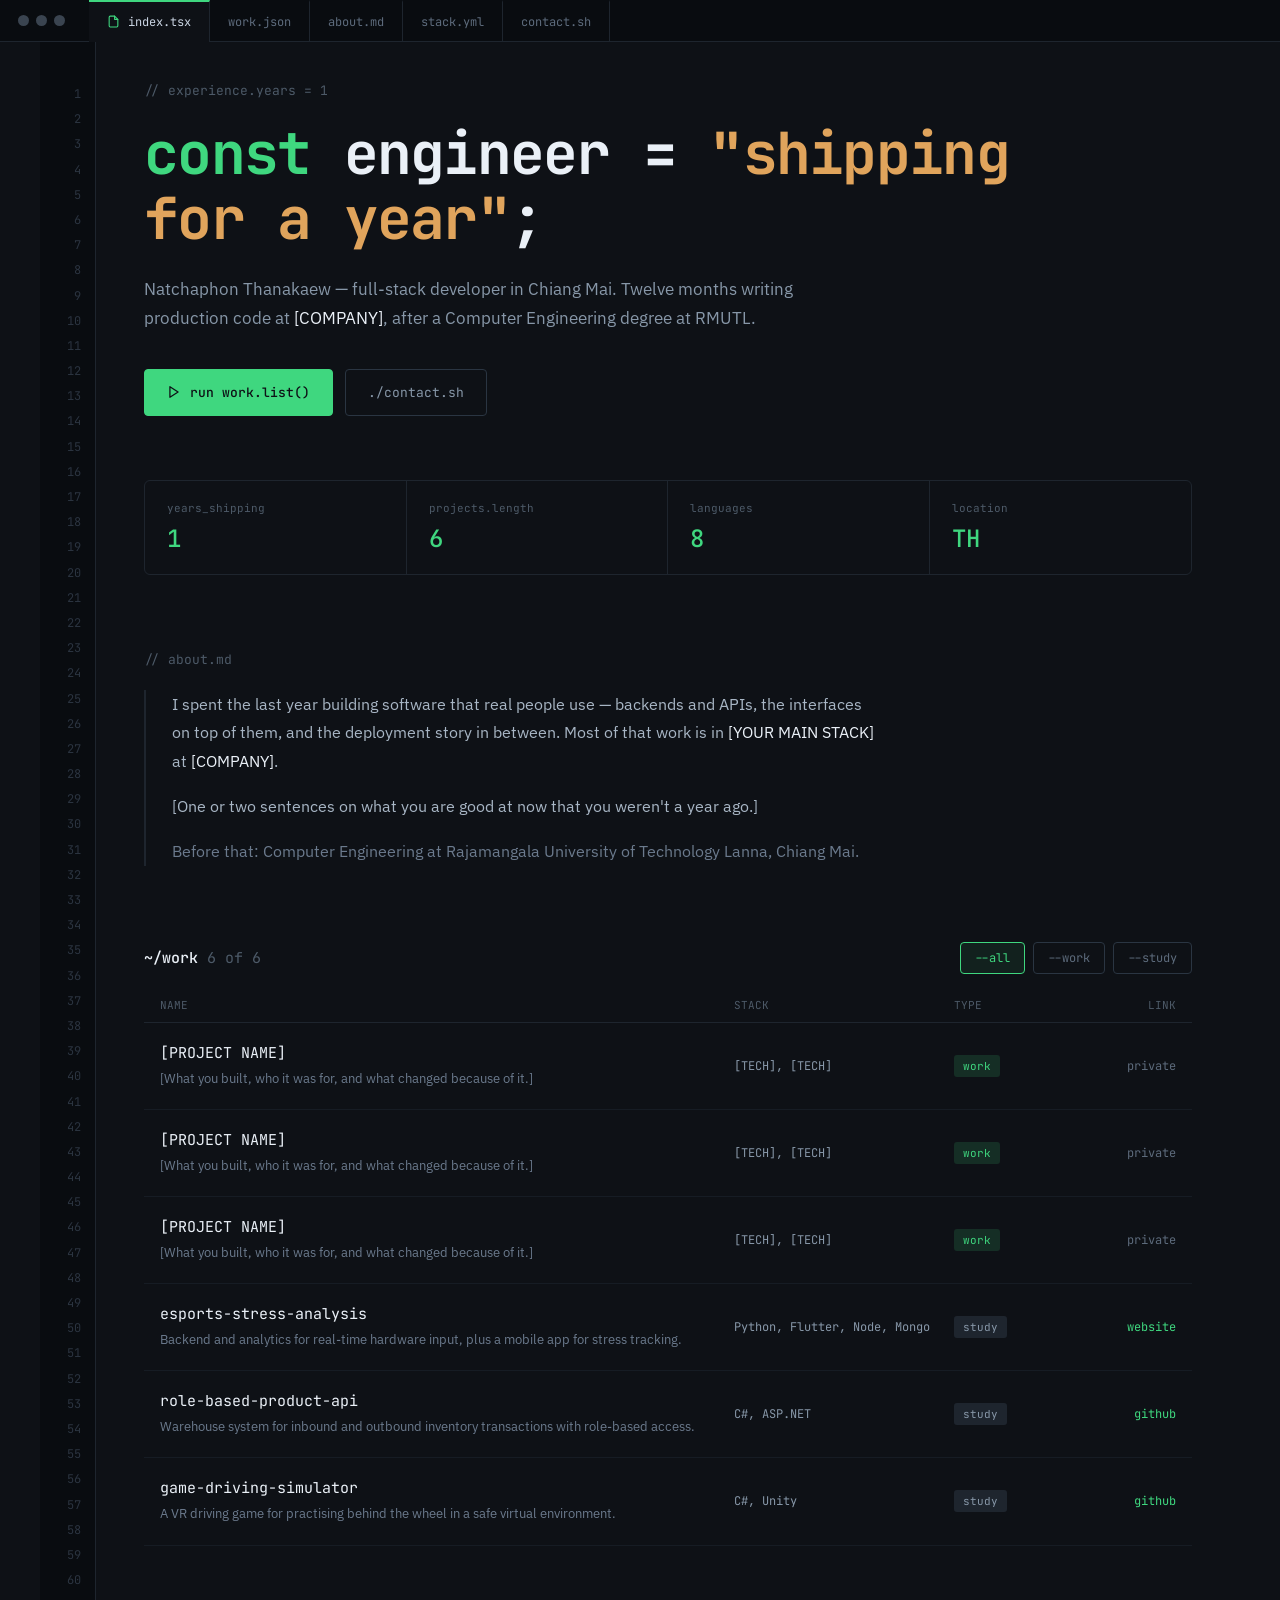
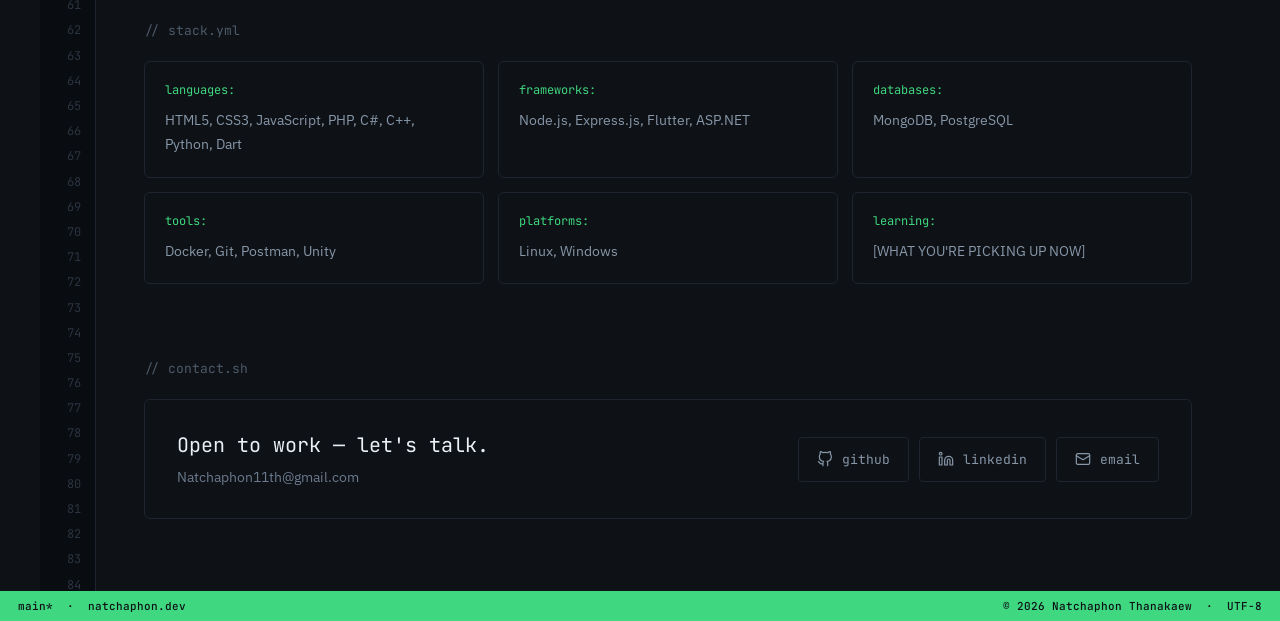
==== index.html @ bcd27691 "Rebuild the site in the Terminal direction The site described Natchaphon as a new graduate — "A newl" ====
<!DOCTYPE html>
<html lang="en">
<head>
  <meta charset="UTF-8" />
  <meta name="viewport" content="width=device-width, initial-scale=1.0" />
  <title>Natchaphon Thanakaew — Full-stack Developer</title>
  <meta name="description" content="Full-stack developer in Chiang Mai. One year shipping production web and mobile software." />
  <meta name="theme-color" content="#0e1116" />
  <link rel="preconnect" href="https://fonts.googleapis.com" />
  <link rel="preconnect" href="https://fonts.gstatic.com" crossorigin />
  <link href="https://fonts.googleapis.com/css2?family=JetBrains+Mono:wght@400;500;700&family=IBM+Plex+Sans:wght@400;500&display=swap" rel="stylesheet" />
  <link rel="stylesheet" href="asset/css/style.css" />
</head>
<body>

  <header class="titlebar">
    <div class="titlebar__dots" aria-hidden="true">
      <span></span><span></span><span></span>
    </div>
    <nav class="tabs" aria-label="Sections">
      <span class="tab tab--active">
        <svg width="13" height="13" viewBox="0 0 24 24" fill="none" stroke="currentColor" stroke-width="2" stroke-linecap="round" stroke-linejoin="round" aria-hidden="true"><path d="M14 2H6a2 2 0 0 0-2 2v16a2 2 0 0 0 2 2h12a2 2 0 0 0 2-2V8z"></path><path d="M14 2v6h6"></path></svg>
        index.tsx
      </span>
      <a class="tab" href="#work">work.json</a>
      <a class="tab" href="#about">about.md</a>
      <a class="tab" href="#stack">stack.yml</a>
      <a class="tab" href="#contact">contact.sh</a>
    </nav>
    <button class="menu-btn" type="button" aria-expanded="false" aria-controls="tabs-mobile" aria-label="Toggle menu">
      <svg width="22" height="22" viewBox="0 0 24 24" fill="none" stroke="currentColor" stroke-width="1.8" stroke-linecap="round" aria-hidden="true"><path d="M3 6h18M3 12h18M3 18h18"></path></svg>
    </button>
  </header>

  <nav class="tabs-mobile" id="tabs-mobile" aria-label="Sections" hidden>
    <a href="#work">work.json</a>
    <a href="#about">about.md</a>
    <a href="#stack">stack.yml</a>
    <a href="#contact">contact.sh</a>
  </nav>

  <div class="shell">
    <div class="gutter" aria-hidden="true"><div class="gutter__nums"></div></div>

    <main class="content">

      <section class="hero">
        <p class="comment">// experience.years = 1</p>
        <h1 class="hero__title">
          <span class="kw">const</span> engineer = <span class="str">&quot;shipping for a year&quot;</span>;
        </h1>
        <p class="hero__lede">
          Natchaphon Thanakaew — full-stack developer in Chiang Mai. Twelve months writing
          production code at <span class="hl">[COMPANY]</span>, after a Computer Engineering
          degree at RMUTL.
        </p>
        <div class="hero__actions">
          <a class="btn btn--primary" href="#work">
            <svg width="14" height="14" viewBox="0 0 24 24" fill="none" stroke="currentColor" stroke-width="2.2" stroke-linecap="round" stroke-linejoin="round" aria-hidden="true"><path d="M5 3l14 9-14 9V3z"></path></svg>
            run work.list()
          </a>
          <a class="btn" href="#contact">./contact.sh</a>
        </div>
      </section>

      <section class="stats" aria-label="At a glance">
        <div class="stat">
          <span class="stat__key">years_shipping</span>
          <span class="stat__val">1</span>
        </div>
        <div class="stat">
          <span class="stat__key">projects.length</span>
          <span class="stat__val" data-total>6</span>
        </div>
        <div class="stat">
          <span class="stat__key">languages</span>
          <span class="stat__val">8</span>
        </div>
        <div class="stat">
          <span class="stat__key">location</span>
          <span class="stat__val">TH</span>
        </div>
      </section>

      <section id="about" class="section">
        <p class="comment">// about.md</p>
        <div class="prose">
          <p>
            I spent the last year building software that real people use — backends and APIs,
            the interfaces on top of them, and the deployment story in between. Most of that
            work is in <span class="hl">[YOUR MAIN STACK]</span> at <span class="hl">[COMPANY]</span>.
          </p>
          <p>[One or two sentences on what you are good at now that you weren't a year ago.]</p>
          <p class="prose__muted">
            Before that: Computer Engineering at Rajamangala University of Technology Lanna,
            Chiang Mai.
          </p>
        </div>
      </section>

      <section id="work" class="section">
        <div class="work__head">
          <h2 class="section__title">~/work <span class="section__count"><span data-shown>6</span> of <span data-total>6</span></span></h2>
          <div class="chips" role="group" aria-label="Filter work">
            <button class="chip chip--on" type="button" data-filter="all" aria-pressed="true">--all</button>
            <button class="chip" type="button" data-filter="work" aria-pressed="false">--work</button>
            <button class="chip" type="button" data-filter="study" aria-pressed="false">--study</button>
          </div>
        </div>

        <div class="table__head" aria-hidden="true">
          <span>NAME</span><span>STACK</span><span>TYPE</span><span class="ta-r">LINK</span>
        </div>

        <ul class="table" data-list>
          <li class="row" data-type="work">
            <div class="row__main">
              <span class="row__name">[PROJECT NAME]</span>
              <span class="row__desc">[What you built, who it was for, and what changed because of it.]</span>
            </div>
            <span class="row__stack">[TECH], [TECH]</span>
            <span><span class="badge badge--work">work</span></span>
            <span class="row__link"><span class="muted">private</span></span>
          </li>
          <li class="row" data-type="work">
            <div class="row__main">
              <span class="row__name">[PROJECT NAME]</span>
              <span class="row__desc">[What you built, who it was for, and what changed because of it.]</span>
            </div>
            <span class="row__stack">[TECH], [TECH]</span>
            <span><span class="badge badge--work">work</span></span>
            <span class="row__link"><span class="muted">private</span></span>
          </li>
          <li class="row" data-type="work">
            <div class="row__main">
              <span class="row__name">[PROJECT NAME]</span>
              <span class="row__desc">[What you built, who it was for, and what changed because of it.]</span>
            </div>
            <span class="row__stack">[TECH], [TECH]</span>
            <span><span class="badge badge--work">work</span></span>
            <span class="row__link"><span class="muted">private</span></span>
          </li>
          <li class="row" data-type="study">
            <div class="row__main">
              <span class="row__name">esports-stress-analysis</span>
              <span class="row__desc">Backend and analytics for real-time hardware input, plus a mobile app for stress tracking.</span>
            </div>
            <span class="row__stack">Python, Flutter, Node, Mongo</span>
            <span><span class="badge">study</span></span>
            <span class="row__link"><a href="https://esc.camt.cmu.ac.th" target="_blank" rel="noopener">website</a></span>
          </li>
          <li class="row" data-type="study">
            <div class="row__main">
              <span class="row__name">role-based-product-api</span>
              <span class="row__desc">Warehouse system for inbound and outbound inventory transactions with role-based access.</span>
            </div>
            <span class="row__stack">C#, ASP.NET</span>
            <span><span class="badge">study</span></span>
            <span class="row__link"><a href="https://github.com/pammytv2/RoleBasedProductAPI" target="_blank" rel="noopener">github</a></span>
          </li>
          <li class="row" data-type="study">
            <div class="row__main">
              <span class="row__name">game-driving-simulator</span>
              <span class="row__desc">A VR driving game for practising behind the wheel in a safe virtual environment.</span>
            </div>
            <span class="row__stack">C#, Unity</span>
            <span><span class="badge">study</span></span>
            <span class="row__link"><a href="https://github.com/pammytv2/Game_driving_smiulator" target="_blank" rel="noopener">github</a></span>
          </li>
        </ul>
      </section>

      <section id="stack" class="section">
        <p class="comment">// stack.yml</p>
        <div class="cards">
          <div class="card">
            <p class="card__key">languages:</p>
            <p class="card__val">HTML5, CSS3, JavaScript, PHP, C#, C++, Python, Dart</p>
          </div>
          <div class="card">
            <p class="card__key">frameworks:</p>
            <p class="card__val">Node.js, Express.js, Flutter, ASP.NET</p>
          </div>
          <div class="card">
            <p class="card__key">databases:</p>
            <p class="card__val">MongoDB, PostgreSQL</p>
          </div>
          <div class="card">
            <p class="card__key">tools:</p>
            <p class="card__val">Docker, Git, Postman, Unity</p>
          </div>
          <div class="card">
            <p class="card__key">platforms:</p>
            <p class="card__val">Linux, Windows</p>
          </div>
          <div class="card">
            <p class="card__key">learning:</p>
            <p class="card__val">[WHAT YOU'RE PICKING UP NOW]</p>
          </div>
        </div>
      </section>

      <section id="contact" class="section section--last">
        <p class="comment">// contact.sh</p>
        <div class="contact">
          <div>
            <p class="contact__title">Open to work — let's talk.</p>
            <p class="contact__mail">Natchaphon11th@gmail.com</p>
          </div>
          <div class="contact__links">
            <a class="social" href="https://github.com/pammytv2" target="_blank" rel="noopener">
              <svg width="16" height="16" viewBox="0 0 24 24" fill="none" stroke="currentColor" stroke-width="1.8" stroke-linecap="round" stroke-linejoin="round" aria-hidden="true"><path d="M9 19c-5 1.5-5-2.5-7-3m14 6v-3.87a3.37 3.37 0 0 0-.94-2.61c3.14-.35 6.44-1.54 6.44-7A5.44 5.44 0 0 0 20 4.77 5.07 5.07 0 0 0 19.91 1S18.73.65 16 2.48a13.38 13.38 0 0 0-7 0C6.27.65 5.09 1 5.09 1A5.07 5.07 0 0 0 5 4.77a5.44 5.44 0 0 0-1.5 3.78c0 5.42 3.3 6.61 6.44 7A3.37 3.37 0 0 0 9 18.13V22"></path></svg>
              github
            </a>
            <a class="social" href="[YOUR LINKEDIN URL]">
              <svg width="16" height="16" viewBox="0 0 24 24" fill="none" stroke="currentColor" stroke-width="1.8" stroke-linecap="round" stroke-linejoin="round" aria-hidden="true"><path d="M16 8a6 6 0 0 1 6 6v7h-4v-7a2 2 0 0 0-4 0v7h-4v-7a6 6 0 0 1 6-6z"></path><rect x="2" y="9" width="4" height="12"></rect><circle cx="4" cy="4" r="2"></circle></svg>
              linkedin
            </a>
            <a class="social" href="mailto:Natchaphon11th@gmail.com">
              <svg width="16" height="16" viewBox="0 0 24 24" fill="none" stroke="currentColor" stroke-width="1.8" stroke-linecap="round" stroke-linejoin="round" aria-hidden="true"><rect x="2" y="4" width="20" height="16" rx="2"></rect><path d="m22 7-10 6L2 7"></path></svg>
              email
            </a>
          </div>
        </div>
      </section>

    </main>
  </div>

  <footer class="statusbar">
    <span>main* &nbsp;·&nbsp; natchaphon.dev</span>
    <span>© 2026 Natchaphon Thanakaew &nbsp;·&nbsp; UTF-8</span>
  </footer>

  <script src="asset/js/start.js"></script>
</body>
</html>
---- asset/css/style.css ----
/* ==========================================================================
   Natchaphon Thanakaew — portfolio
   Terminal direction. Dark only; no theme toggle.
   ========================================================================== */

:root {
  --bg:          #0e1116;
  --bg-chrome:   #090c10;
  --surface:     #1b2229;
  --line:        #1e252e;
  --line-soft:   #161c24;
  --line-strong: #2a3542;

  --fg:          #eaf0f7;
  --fg-1:        #c9d4e2;
  --fg-2:        #a8b6c5;
  --fg-3:        #8797a8;
  --fg-4:        #6b7a8d;
  --fg-5:        #5d6b7c;
  --fg-6:        #4d5a68;
  --fg-7:        #2b3440;

  --accent:      #3fd77f;
  --accent-soft: #3fd77f24;
  --accent-dim:  #3fd77f14;
  --string:      #e0a45c;

  --mono: "JetBrains Mono", ui-monospace, SFMono-Regular, Menlo, Consolas, monospace;
  --sans: "IBM Plex Sans", "Segoe UI", system-ui, sans-serif;

  --r-sm: 3px;
  --r:    4px;
  --r-lg: 6px;

  --ease: all 0.3s ease;

  color-scheme: dark;
}

*, *::before, *::after { box-sizing: border-box; }

body {
  margin: 0;
  background: var(--bg);
  color: var(--fg-1);
  font-family: var(--mono);
  font-size: 14px;
  -webkit-font-smoothing: antialiased;
}

a { color: var(--fg-1); text-decoration: none; transition: var(--ease); }
a:hover { color: var(--fg); }

:focus-visible { outline: 2px solid var(--accent); outline-offset: 2px; }

h1, h2, p, ul { margin: 0; }
ul { padding: 0; list-style: none; }

.ta-r { text-align: right; }
.muted { color: var(--fg-5); }
.hl { color: var(--fg); }
.kw { color: var(--accent); }
.str { color: var(--string); }

.comment {
  font-size: 13px;
  color: var(--fg-6);
  margin-bottom: 22px;
}

/* --- title bar ----------------------------------------------------------- */

.titlebar {
  position: sticky;
  top: 0;
  z-index: 10;
  display: flex;
  align-items: center;
  gap: 24px;
  height: 42px;
  padding: 0 18px;
  background: var(--bg-chrome);
  border-bottom: 1px solid var(--line);
}

.titlebar__dots { display: flex; gap: 7px; }
.titlebar__dots span {
  width: 11px; height: 11px;
  border-radius: 50%;
  background: #3a4450;
}

.tabs { display: flex; align-items: stretch; height: 42px; }

.tab {
  display: flex;
  align-items: center;
  gap: 8px;
  padding: 0 18px;
  border-right: 1px solid var(--line);
  font-size: 12px;
  color: var(--fg-5);
  border-top: 2px solid transparent;
}
.tab:hover { color: var(--fg-3); }

.tab--active {
  background: var(--bg);
  border-top-color: var(--accent);
  color: var(--fg-1);
}
.tab--active svg { color: var(--accent); }

.menu-btn {
  display: none;
  margin-left: auto;
  width: 44px; height: 44px;
  align-items: center;
  justify-content: center;
  background: none;
  border: 0;
  padding: 0;
  color: var(--fg-3);
  cursor: pointer;
}

.tabs-mobile { display: none; }

/* --- shell --------------------------------------------------------------- */

.shell {
  display: grid;
  grid-template-columns: 56px 1fr;
  max-width: 1200px;
  margin: 0 auto;
}

.gutter {
  position: relative;
  overflow: hidden;
  background: var(--bg-chrome);
  border-right: 1px solid var(--line);
}

.gutter__nums {
  position: absolute;
  top: 40px;
  right: 14px;
  text-align: right;
  font-size: 12px;
  line-height: 2.1;
  color: var(--fg-7);
  user-select: none;
}

.content { padding: 40px 48px 0; min-width: 0; }

.section { margin-bottom: 76px; }
.section--last { margin-bottom: 0; padding-bottom: 72px; }

.section__title {
  font-size: 15px;
  font-weight: 500;
  color: var(--fg);
}
.section__count { color: var(--fg-6); font-weight: 400; }

/* --- hero ---------------------------------------------------------------- */

.hero__title {
  margin-bottom: 24px;
  font-size: 58px;
  line-height: 1.12;
  font-weight: 700;
  letter-spacing: -0.03em;
  color: var(--fg);
  max-width: 900px;
  overflow-wrap: break-word;
}

.hero__lede {
  margin-bottom: 36px;
  max-width: 660px;
  font-family: var(--sans);
  font-size: 17px;
  line-height: 1.7;
  color: var(--fg-3);
  text-wrap: pretty;
}

.hero__actions { display: flex; gap: 12px; margin-bottom: 64px; }

.btn {
  display: flex;
  align-items: center;
  gap: 9px;
  padding: 14px 22px;
  border: 1px solid var(--line-strong);
  border-radius: var(--r);
  font-size: 13px;
  color: var(--fg-3);
  transition: var(--ease);
}
.btn:hover { border-color: var(--fg-5); color: var(--fg); }

.btn--primary {
  background: var(--accent);
  border-color: var(--accent);
  color: var(--bg);
  font-weight: 500;
}
.btn--primary:hover { filter: brightness(1.1); color: var(--bg); }

/* --- stats --------------------------------------------------------------- */

.stats {
  display: grid;
  grid-template-columns: repeat(4, minmax(0, 1fr));
  border: 1px solid var(--line);
  border-radius: var(--r-lg);
  overflow: hidden;
  margin-bottom: 76px;
}

.stat { padding: 20px 22px; border-right: 1px solid var(--line); }
.stat:last-child { border-right: 0; }

.stat__key { display: block; font-size: 11px; color: var(--fg-6); margin-bottom: 8px; }
.stat__val { display: block; font-size: 24px; font-weight: 500; color: var(--accent); }

/* --- prose --------------------------------------------------------------- */

.prose {
  border-left: 2px solid var(--line);
  padding-left: 26px;
  max-width: 760px;
}
.prose p {
  font-family: var(--sans);
  font-size: 16px;
  line-height: 1.8;
  color: var(--fg-2);
  margin-bottom: 16px;
  text-wrap: pretty;
}
.prose p:last-child { margin-bottom: 0; }
.prose__muted { color: var(--fg-4) !important; }

/* --- work ---------------------------------------------------------------- */

.work__head {
  display: flex;
  align-items: center;
  justify-content: space-between;
  gap: 16px;
  margin-bottom: 14px;
}

.chips { display: flex; gap: 8px; }

.chip {
  padding: 7px 14px;
  border: 1px solid var(--line-strong);
  border-radius: var(--r);
  background: none;
  font-family: inherit;
  font-size: 12px;
  color: var(--fg-5);
  cursor: pointer;
  transition: var(--ease);
}
.chip:hover { color: var(--fg-3); border-color: var(--fg-5); }

.chip--on {
  border-color: var(--accent);
  color: var(--accent);
  background: var(--accent-dim);
}

.table__head,
.row {
  display: grid;
  grid-template-columns: 1fr 200px 110px 92px;
  gap: 20px;
  align-items: center;
}

.table__head {
  padding: 10px 16px;
  font-size: 11px;
  color: var(--fg-6);
  border-bottom: 1px solid var(--line);
}

.row {
  padding: 20px 16px;
  border-bottom: 1px solid var(--line-soft);
  transition: var(--ease);
}
.row:hover { background: var(--surface); }
.row[hidden] { display: none; }

.row__main { min-width: 0; }
.row__name { display: block; font-size: 15px; color: var(--fg); margin-bottom: 6px; }
.row__desc {
  display: block;
  font-family: var(--sans);
  font-size: 13px;
  line-height: 1.55;
  color: var(--fg-4);
}
.row__stack { font-size: 12px; color: var(--fg-3); }
.row__link { text-align: right; font-size: 12px; }
.row__link a { color: var(--accent); }
.row__link a:hover { text-decoration: underline; }

.badge {
  display: inline-block;
  padding: 4px 9px;
  border-radius: var(--r-sm);
  font-size: 11px;
  background: var(--line);
  color: var(--fg-3);
  white-space: nowrap;
}
.badge--work { background: var(--accent-soft); color: var(--accent); }

.empty {
  padding: 32px 16px;
  font-family: var(--sans);
  font-size: 14px;
  color: var(--fg-5);
}

/* --- stack cards --------------------------------------------------------- */

.cards {
  display: grid;
  grid-template-columns: repeat(3, minmax(0, 1fr));
  gap: 14px;
}

.card {
  border: 1px solid var(--line);
  border-radius: var(--r-lg);
  padding: 20px;
  transition: var(--ease);
}
.card:hover { background: var(--surface); border-color: var(--line-strong); }

.card__key { font-size: 12px; color: var(--accent); margin-bottom: 10px; }
.card__val {
  font-family: var(--sans);
  font-size: 14px;
  line-height: 1.75;
  color: var(--fg-3);
}

/* --- contact ------------------------------------------------------------- */

.contact {
  display: flex;
  align-items: center;
  justify-content: space-between;
  gap: 40px;
  flex-wrap: wrap;
  border: 1px solid var(--line);
  border-radius: var(--r-lg);
  padding: 32px;
}

.contact__title { font-size: 20px; color: var(--fg); margin-bottom: 10px; }
.contact__mail { font-family: var(--sans); font-size: 14px; color: var(--fg-4); }

.contact__links { display: flex; gap: 10px; flex-wrap: wrap; }

.social {
  display: flex;
  align-items: center;
  gap: 9px;
  padding: 13px 18px;
  border: 1px solid var(--line);
  border-radius: var(--r);
  font-size: 13px;
  color: var(--fg-3);
}
.social:hover { background: var(--surface); border-color: var(--line-strong); color: var(--fg); }

/* --- status bar ---------------------------------------------------------- */

.statusbar {
  display: flex;
  align-items: center;
  justify-content: space-between;
  gap: 16px;
  height: 30px;
  padding: 0 18px;
  background: var(--accent);
  color: var(--bg);
  font-size: 11px;
  font-weight: 500;
}

/* --- mobile -------------------------------------------------------------- */

@media (max-width: 768px) {
  .titlebar { gap: 14px; padding: 0 16px; height: 52px; }
  .titlebar__dots { display: none; }
  .tabs { display: none; }
  .menu-btn { display: flex; }

  .titlebar::before {
    content: "index.tsx";
    font-size: 12px;
    color: var(--fg-1);
  }

  .tabs-mobile {
    display: flex;
    flex-direction: column;
    background: var(--bg-chrome);
    border-bottom: 1px solid var(--line);
  }
  .tabs-mobile[hidden] { display: none; }
  .tabs-mobile a {
    display: flex;
    align-items: center;
    height: 48px;
    padding: 0 16px;
    font-size: 13px;
    color: var(--fg-3);
    border-bottom: 1px solid var(--line-soft);
  }

  .shell { grid-template-columns: 1fr; }
  .gutter { display: none; }
  .content { padding: 32px 20px 0; }

  .section { margin-bottom: 44px; }
  .section--last { padding-bottom: 40px; }

  .hero__title { font-size: 28px; line-height: 1.25; letter-spacing: -0.02em; }
  .hero__lede { font-size: 15px; margin-bottom: 28px; }
  .hero__actions { flex-direction: column; gap: 10px; margin-bottom: 44px; }
  .btn { justify-content: center; height: 48px; padding: 0 22px; font-size: 14px; }

  .stats { grid-template-columns: repeat(2, minmax(0, 1fr)); margin-bottom: 44px; }
  .stat { padding: 16px 18px; border-bottom: 1px solid var(--line); }
  .stat:nth-child(even) { border-right: 0; }
  .stat:nth-last-child(-n+2) { border-bottom: 0; }
  .stat__val { font-size: 21px; }

  .prose { padding-left: 18px; }
  .prose p { font-size: 15px; line-height: 1.75; }

  .work__head { flex-direction: column; align-items: flex-start; gap: 14px; }
  .chips { width: 100%; }
  .chip { flex: 1; height: 44px; font-size: 13px; }

  .table__head { display: none; }

  .table { display: flex; flex-direction: column; gap: 12px; }
  .row {
    display: flex;
    flex-direction: column;
    align-items: stretch;
    gap: 10px;
    border: 1px solid var(--line);
    border-radius: var(--r-lg);
    padding: 18px;
  }
  .row__name { font-size: 14px; }
  .row__desc { font-size: 14px; line-height: 1.6; }
  .row__link { text-align: left; }
  .row__link a,
  .row__link .muted {
    display: inline-flex;
    align-items: center;
    min-height: 44px;
  }

  .cards { grid-template-columns: 1fr; gap: 10px; }
  .card { padding: 16px 18px; }

  .contact { flex-direction: column; align-items: stretch; gap: 18px; padding: 22px; }
  .contact__links { flex-direction: column; }
  .social { height: 48px; padding: 0 16px; }

  .statusbar { justify-content: center; }
  .statusbar span:first-child { display: none; }
}

@media (prefers-reduced-motion: reduce) {
  * { transition: none !important; animation: none !important; }
}
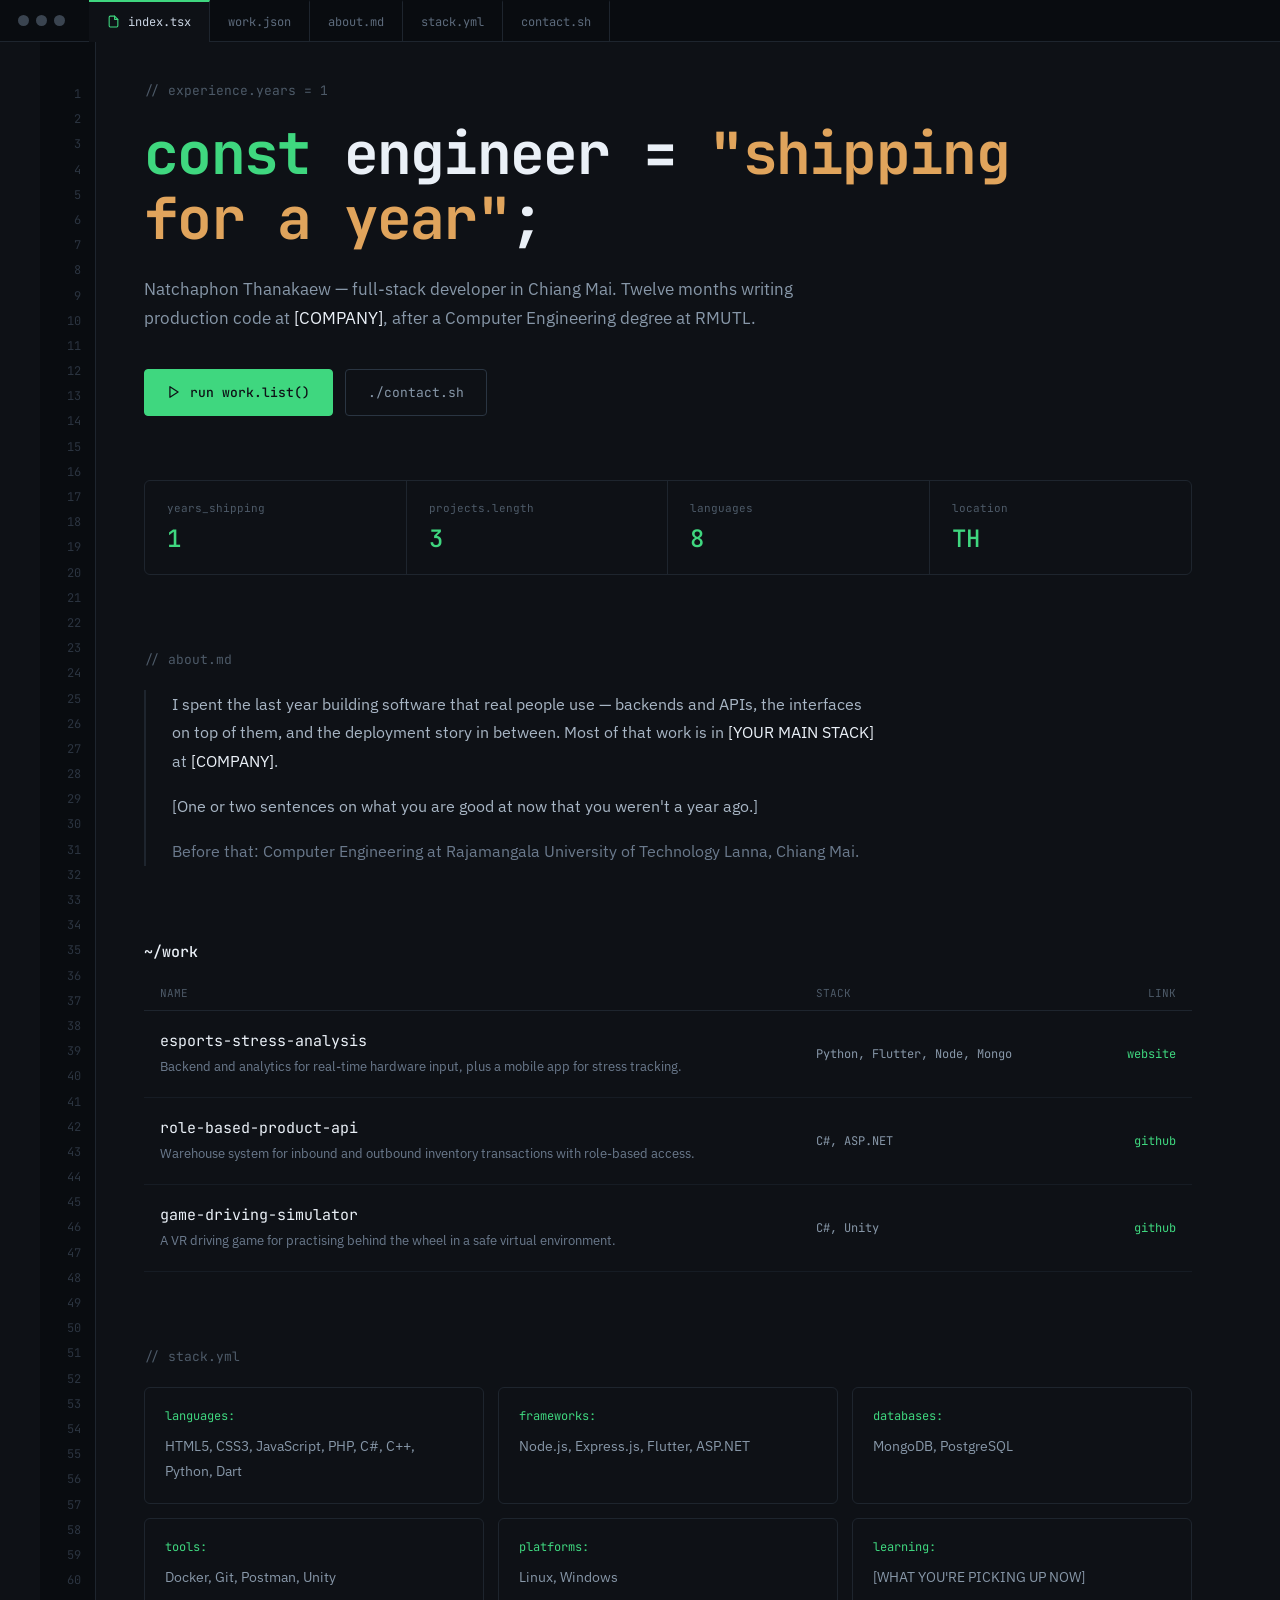
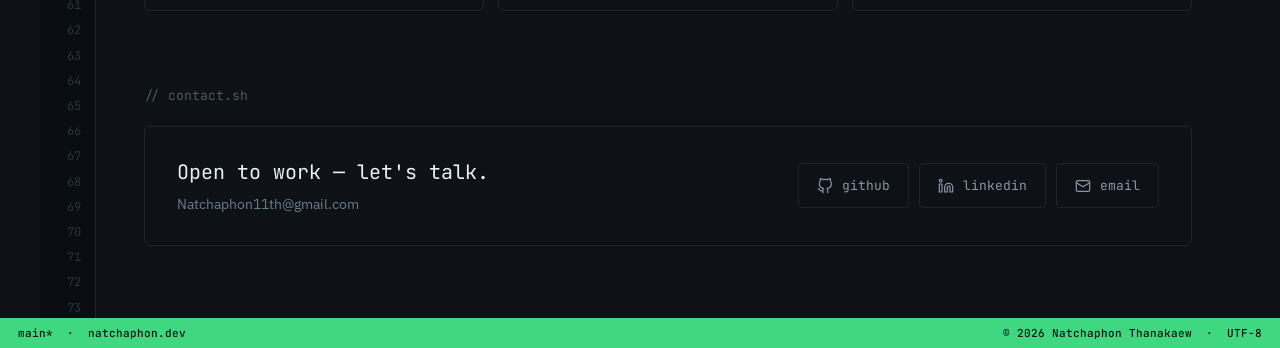
==== commit 491c3355: "Show only the three real projects Drops the three [PROJECT NAME] work placeholders from the work lis" ====
--- a/index.html
+++ b/index.html
@@ -70,7 +70,7 @@
         </div>
         <div class="stat">
           <span class="stat__key">projects.length</span>
-          <span class="stat__val" data-total>6</span>
+          <span class="stat__val">3</span>
         </div>
         <div class="stat">
           <span class="stat__key">languages</span>
@@ -100,71 +100,36 @@
 
       <section id="work" class="section">
         <div class="work__head">
-          <h2 class="section__title">~/work <span class="section__count"><span data-shown>6</span> of <span data-total>6</span></span></h2>
-          <div class="chips" role="group" aria-label="Filter work">
-            <button class="chip chip--on" type="button" data-filter="all" aria-pressed="true">--all</button>
-            <button class="chip" type="button" data-filter="work" aria-pressed="false">--work</button>
-            <button class="chip" type="button" data-filter="study" aria-pressed="false">--study</button>
-          </div>
+          <h2 class="section__title">~/work</h2>
         </div>
 
         <div class="table__head" aria-hidden="true">
-          <span>NAME</span><span>STACK</span><span>TYPE</span><span class="ta-r">LINK</span>
-        </div>
-
-        <ul class="table" data-list>
-          <li class="row" data-type="work">
-            <div class="row__main">
-              <span class="row__name">[PROJECT NAME]</span>
-              <span class="row__desc">[What you built, who it was for, and what changed because of it.]</span>
-            </div>
-            <span class="row__stack">[TECH], [TECH]</span>
-            <span><span class="badge badge--work">work</span></span>
-            <span class="row__link"><span class="muted">private</span></span>
-          </li>
-          <li class="row" data-type="work">
-            <div class="row__main">
-              <span class="row__name">[PROJECT NAME]</span>
-              <span class="row__desc">[What you built, who it was for, and what changed because of it.]</span>
-            </div>
-            <span class="row__stack">[TECH], [TECH]</span>
-            <span><span class="badge badge--work">work</span></span>
-            <span class="row__link"><span class="muted">private</span></span>
-          </li>
-          <li class="row" data-type="work">
-            <div class="row__main">
-              <span class="row__name">[PROJECT NAME]</span>
-              <span class="row__desc">[What you built, who it was for, and what changed because of it.]</span>
-            </div>
-            <span class="row__stack">[TECH], [TECH]</span>
-            <span><span class="badge badge--work">work</span></span>
-            <span class="row__link"><span class="muted">private</span></span>
-          </li>
-          <li class="row" data-type="study">
+          <span>NAME</span><span>STACK</span><span class="ta-r">LINK</span>
+        </div>
+
+        <ul class="table">
+          <li class="row">
             <div class="row__main">
               <span class="row__name">esports-stress-analysis</span>
               <span class="row__desc">Backend and analytics for real-time hardware input, plus a mobile app for stress tracking.</span>
             </div>
             <span class="row__stack">Python, Flutter, Node, Mongo</span>
-            <span><span class="badge">study</span></span>
             <span class="row__link"><a href="https://esc.camt.cmu.ac.th" target="_blank" rel="noopener">website</a></span>
           </li>
-          <li class="row" data-type="study">
+          <li class="row">
             <div class="row__main">
               <span class="row__name">role-based-product-api</span>
               <span class="row__desc">Warehouse system for inbound and outbound inventory transactions with role-based access.</span>
             </div>
             <span class="row__stack">C#, ASP.NET</span>
-            <span><span class="badge">study</span></span>
             <span class="row__link"><a href="https://github.com/pammytv2/RoleBasedProductAPI" target="_blank" rel="noopener">github</a></span>
           </li>
-          <li class="row" data-type="study">
+          <li class="row">
             <div class="row__main">
               <span class="row__name">game-driving-simulator</span>
               <span class="row__desc">A VR driving game for practising behind the wheel in a safe virtual environment.</span>
             </div>
             <span class="row__stack">C#, Unity</span>
-            <span><span class="badge">study</span></span>
             <span class="row__link"><a href="https://github.com/pammytv2/Game_driving_smiulator" target="_blank" rel="noopener">github</a></span>
           </li>
         </ul>
--- a/asset/css/style.css
+++ b/asset/css/style.css
@@ -256,31 +256,12 @@
   margin-bottom: 14px;
 }
 
-.chips { display: flex; gap: 8px; }
-
-.chip {
-  padding: 7px 14px;
-  border: 1px solid var(--line-strong);
-  border-radius: var(--r);
-  background: none;
-  font-family: inherit;
-  font-size: 12px;
-  color: var(--fg-5);
-  cursor: pointer;
-  transition: var(--ease);
-}
-.chip:hover { color: var(--fg-3); border-color: var(--fg-5); }
-
-.chip--on {
-  border-color: var(--accent);
-  color: var(--accent);
-  background: var(--accent-dim);
-}
+
 
 .table__head,
 .row {
   display: grid;
-  grid-template-columns: 1fr 200px 110px 92px;
+  grid-template-columns: 1fr 240px 100px;
   gap: 20px;
   align-items: center;
 }
@@ -314,23 +295,7 @@
 .row__link a { color: var(--accent); }
 .row__link a:hover { text-decoration: underline; }
 
-.badge {
-  display: inline-block;
-  padding: 4px 9px;
-  border-radius: var(--r-sm);
-  font-size: 11px;
-  background: var(--line);
-  color: var(--fg-3);
-  white-space: nowrap;
-}
-.badge--work { background: var(--accent-soft); color: var(--accent); }
-
-.empty {
-  padding: 32px 16px;
-  font-family: var(--sans);
-  font-size: 14px;
-  color: var(--fg-5);
-}
+
 
 /* --- stack cards --------------------------------------------------------- */
 
@@ -453,9 +418,6 @@
   .prose { padding-left: 18px; }
   .prose p { font-size: 15px; line-height: 1.75; }
 
-  .work__head { flex-direction: column; align-items: flex-start; gap: 14px; }
-  .chips { width: 100%; }
-  .chip { flex: 1; height: 44px; font-size: 13px; }
 
   .table__head { display: none; }
 
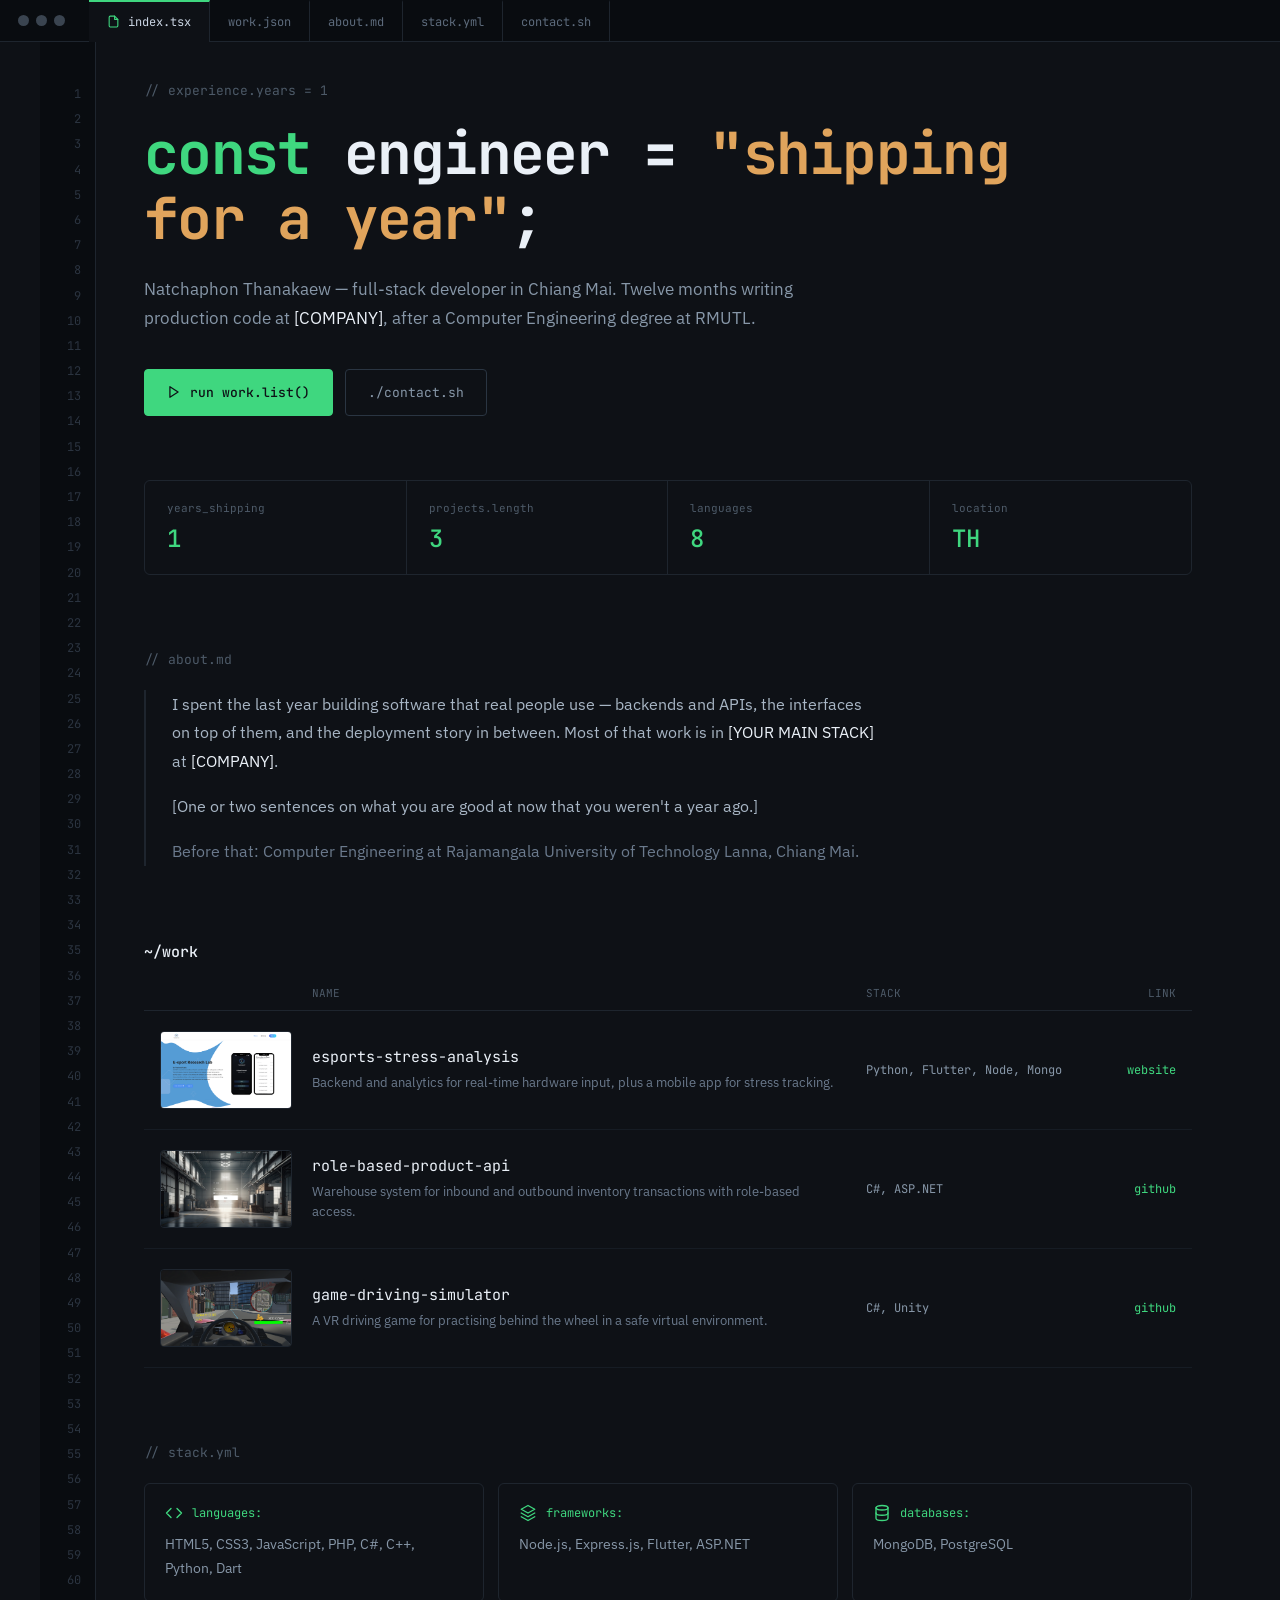
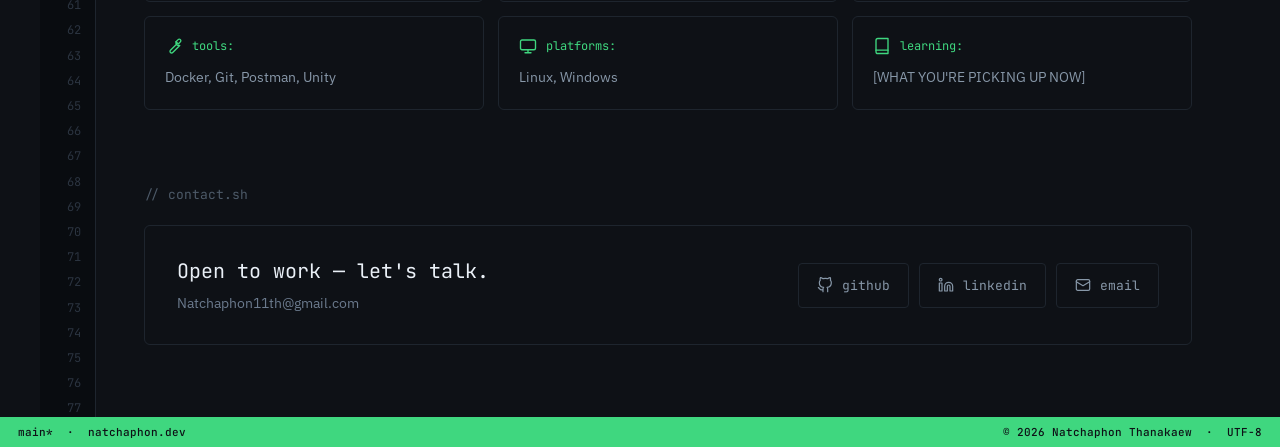
==== commit bec0213e: "Add project screenshots, stack icons and the real LinkedIn URL - LinkedIn now points at the real pro" ====
--- a/index.html
+++ b/index.html
@@ -104,11 +104,12 @@
         </div>
 
         <div class="table__head" aria-hidden="true">
-          <span>NAME</span><span>STACK</span><span class="ta-r">LINK</span>
+          <span></span><span>NAME</span><span>STACK</span><span class="ta-r">LINK</span>
         </div>
 
         <ul class="table">
           <li class="row">
+            <img class="row__thumb" src="asset/img/2.png" alt="Screenshot of the e-sports stress analysis dashboard" width="1906" height="945" loading="lazy" decoding="async" />
             <div class="row__main">
               <span class="row__name">esports-stress-analysis</span>
               <span class="row__desc">Backend and analytics for real-time hardware input, plus a mobile app for stress tracking.</span>
@@ -117,6 +118,7 @@
             <span class="row__link"><a href="https://esc.camt.cmu.ac.th" target="_blank" rel="noopener">website</a></span>
           </li>
           <li class="row">
+            <img class="row__thumb" src="asset/img/3.png" alt="Screenshot of the inventory management system" width="830" height="402" loading="lazy" decoding="async" />
             <div class="row__main">
               <span class="row__name">role-based-product-api</span>
               <span class="row__desc">Warehouse system for inbound and outbound inventory transactions with role-based access.</span>
@@ -125,6 +127,7 @@
             <span class="row__link"><a href="https://github.com/pammytv2/RoleBasedProductAPI" target="_blank" rel="noopener">github</a></span>
           </li>
           <li class="row">
+            <img class="row__thumb" src="asset/img/1.png" alt="Screenshot of the VR driving simulator" width="829" height="467" loading="lazy" decoding="async" />
             <div class="row__main">
               <span class="row__name">game-driving-simulator</span>
               <span class="row__desc">A VR driving game for practising behind the wheel in a safe virtual environment.</span>
@@ -139,27 +142,45 @@
         <p class="comment">// stack.yml</p>
         <div class="cards">
           <div class="card">
-            <p class="card__key">languages:</p>
+            <p class="card__key">
+              <svg width="18" height="18" viewBox="0 0 24 24" fill="none" stroke="currentColor" stroke-width="1.8" stroke-linecap="round" stroke-linejoin="round" aria-hidden="true"><path d="m8 6-6 6 6 6M16 6l6 6-6 6"></path></svg>
+              languages:
+            </p>
             <p class="card__val">HTML5, CSS3, JavaScript, PHP, C#, C++, Python, Dart</p>
           </div>
           <div class="card">
-            <p class="card__key">frameworks:</p>
+            <p class="card__key">
+              <svg width="18" height="18" viewBox="0 0 24 24" fill="none" stroke="currentColor" stroke-width="1.8" stroke-linecap="round" stroke-linejoin="round" aria-hidden="true"><path d="m12 2 9 5-9 5-9-5 9-5z"></path><path d="m3 12 9 5 9-5"></path><path d="m3 17 9 5 9-5"></path></svg>
+              frameworks:
+            </p>
             <p class="card__val">Node.js, Express.js, Flutter, ASP.NET</p>
           </div>
           <div class="card">
-            <p class="card__key">databases:</p>
+            <p class="card__key">
+              <svg width="18" height="18" viewBox="0 0 24 24" fill="none" stroke="currentColor" stroke-width="1.8" stroke-linecap="round" stroke-linejoin="round" aria-hidden="true"><ellipse cx="12" cy="5" rx="8" ry="3"></ellipse><path d="M4 5v14c0 1.66 3.58 3 8 3s8-1.34 8-3V5"></path><path d="M4 12c0 1.66 3.58 3 8 3s8-1.34 8-3"></path></svg>
+              databases:
+            </p>
             <p class="card__val">MongoDB, PostgreSQL</p>
           </div>
           <div class="card">
-            <p class="card__key">tools:</p>
+            <p class="card__key">
+              <svg width="18" height="18" viewBox="0 0 24 24" fill="none" stroke="currentColor" stroke-width="1.8" stroke-linecap="round" stroke-linejoin="round" aria-hidden="true"><path d="M14.7 6.3a4 4 0 0 0 5 5l-9.4 9.4a2.1 2.1 0 0 1-3-3l9.4-9.4z"></path><path d="M14.7 6.3 17.5 3.5a2 2 0 0 1 3 3l-2.8 2.8"></path></svg>
+              tools:
+            </p>
             <p class="card__val">Docker, Git, Postman, Unity</p>
           </div>
           <div class="card">
-            <p class="card__key">platforms:</p>
+            <p class="card__key">
+              <svg width="18" height="18" viewBox="0 0 24 24" fill="none" stroke="currentColor" stroke-width="1.8" stroke-linecap="round" stroke-linejoin="round" aria-hidden="true"><rect x="2" y="4" width="20" height="13" rx="2"></rect><path d="M8 21h8M12 17v4"></path></svg>
+              platforms:
+            </p>
             <p class="card__val">Linux, Windows</p>
           </div>
           <div class="card">
-            <p class="card__key">learning:</p>
+            <p class="card__key">
+              <svg width="18" height="18" viewBox="0 0 24 24" fill="none" stroke="currentColor" stroke-width="1.8" stroke-linecap="round" stroke-linejoin="round" aria-hidden="true"><path d="M4 4.5A2.5 2.5 0 0 1 6.5 2H20v20H6.5A2.5 2.5 0 0 1 4 19.5z"></path><path d="M4 17.5h16"></path></svg>
+              learning:
+            </p>
             <p class="card__val">[WHAT YOU'RE PICKING UP NOW]</p>
           </div>
         </div>
@@ -177,7 +198,7 @@
               <svg width="16" height="16" viewBox="0 0 24 24" fill="none" stroke="currentColor" stroke-width="1.8" stroke-linecap="round" stroke-linejoin="round" aria-hidden="true"><path d="M9 19c-5 1.5-5-2.5-7-3m14 6v-3.87a3.37 3.37 0 0 0-.94-2.61c3.14-.35 6.44-1.54 6.44-7A5.44 5.44 0 0 0 20 4.77 5.07 5.07 0 0 0 19.91 1S18.73.65 16 2.48a13.38 13.38 0 0 0-7 0C6.27.65 5.09 1 5.09 1A5.07 5.07 0 0 0 5 4.77a5.44 5.44 0 0 0-1.5 3.78c0 5.42 3.3 6.61 6.44 7A3.37 3.37 0 0 0 9 18.13V22"></path></svg>
               github
             </a>
-            <a class="social" href="[YOUR LINKEDIN URL]">
+            <a class="social" href="https://www.linkedin.com/in/natchaphon-thanakaew-95921b355/" target="_blank" rel="noopener">
               <svg width="16" height="16" viewBox="0 0 24 24" fill="none" stroke="currentColor" stroke-width="1.8" stroke-linecap="round" stroke-linejoin="round" aria-hidden="true"><path d="M16 8a6 6 0 0 1 6 6v7h-4v-7a2 2 0 0 0-4 0v7h-4v-7a6 6 0 0 1 6-6z"></path><rect x="2" y="9" width="4" height="12"></rect><circle cx="4" cy="4" r="2"></circle></svg>
               linkedin
             </a>
--- a/asset/css/style.css
+++ b/asset/css/style.css
@@ -261,7 +261,7 @@
 .table__head,
 .row {
   display: grid;
-  grid-template-columns: 1fr 240px 100px;
+  grid-template-columns: 132px 1fr 200px 90px;
   gap: 20px;
   align-items: center;
 }
@@ -280,6 +280,16 @@
 }
 .row:hover { background: var(--surface); }
 .row[hidden] { display: none; }
+
+.row__thumb {
+  width: 132px;
+  height: 78px;
+  object-fit: cover;
+  border-radius: var(--r);
+  border: 1px solid var(--line);
+  background: var(--bg-chrome);
+  display: block;
+}
 
 .row__main { min-width: 0; }
 .row__name { display: block; font-size: 15px; color: var(--fg); margin-bottom: 6px; }
@@ -313,7 +323,15 @@
 }
 .card:hover { background: var(--surface); border-color: var(--line-strong); }
 
-.card__key { font-size: 12px; color: var(--accent); margin-bottom: 10px; }
+.card__key {
+  display: flex;
+  align-items: center;
+  gap: 9px;
+  font-size: 12px;
+  color: var(--accent);
+  margin-bottom: 10px;
+}
+.card__key svg { flex-shrink: 0; }
 .card__val {
   font-family: var(--sans);
   font-size: 14px;
@@ -431,6 +449,7 @@
     border-radius: var(--r-lg);
     padding: 18px;
   }
+  .row__thumb { width: 100%; height: 160px; }
   .row__name { font-size: 14px; }
   .row__desc { font-size: 14px; line-height: 1.6; }
   .row__link { text-align: left; }
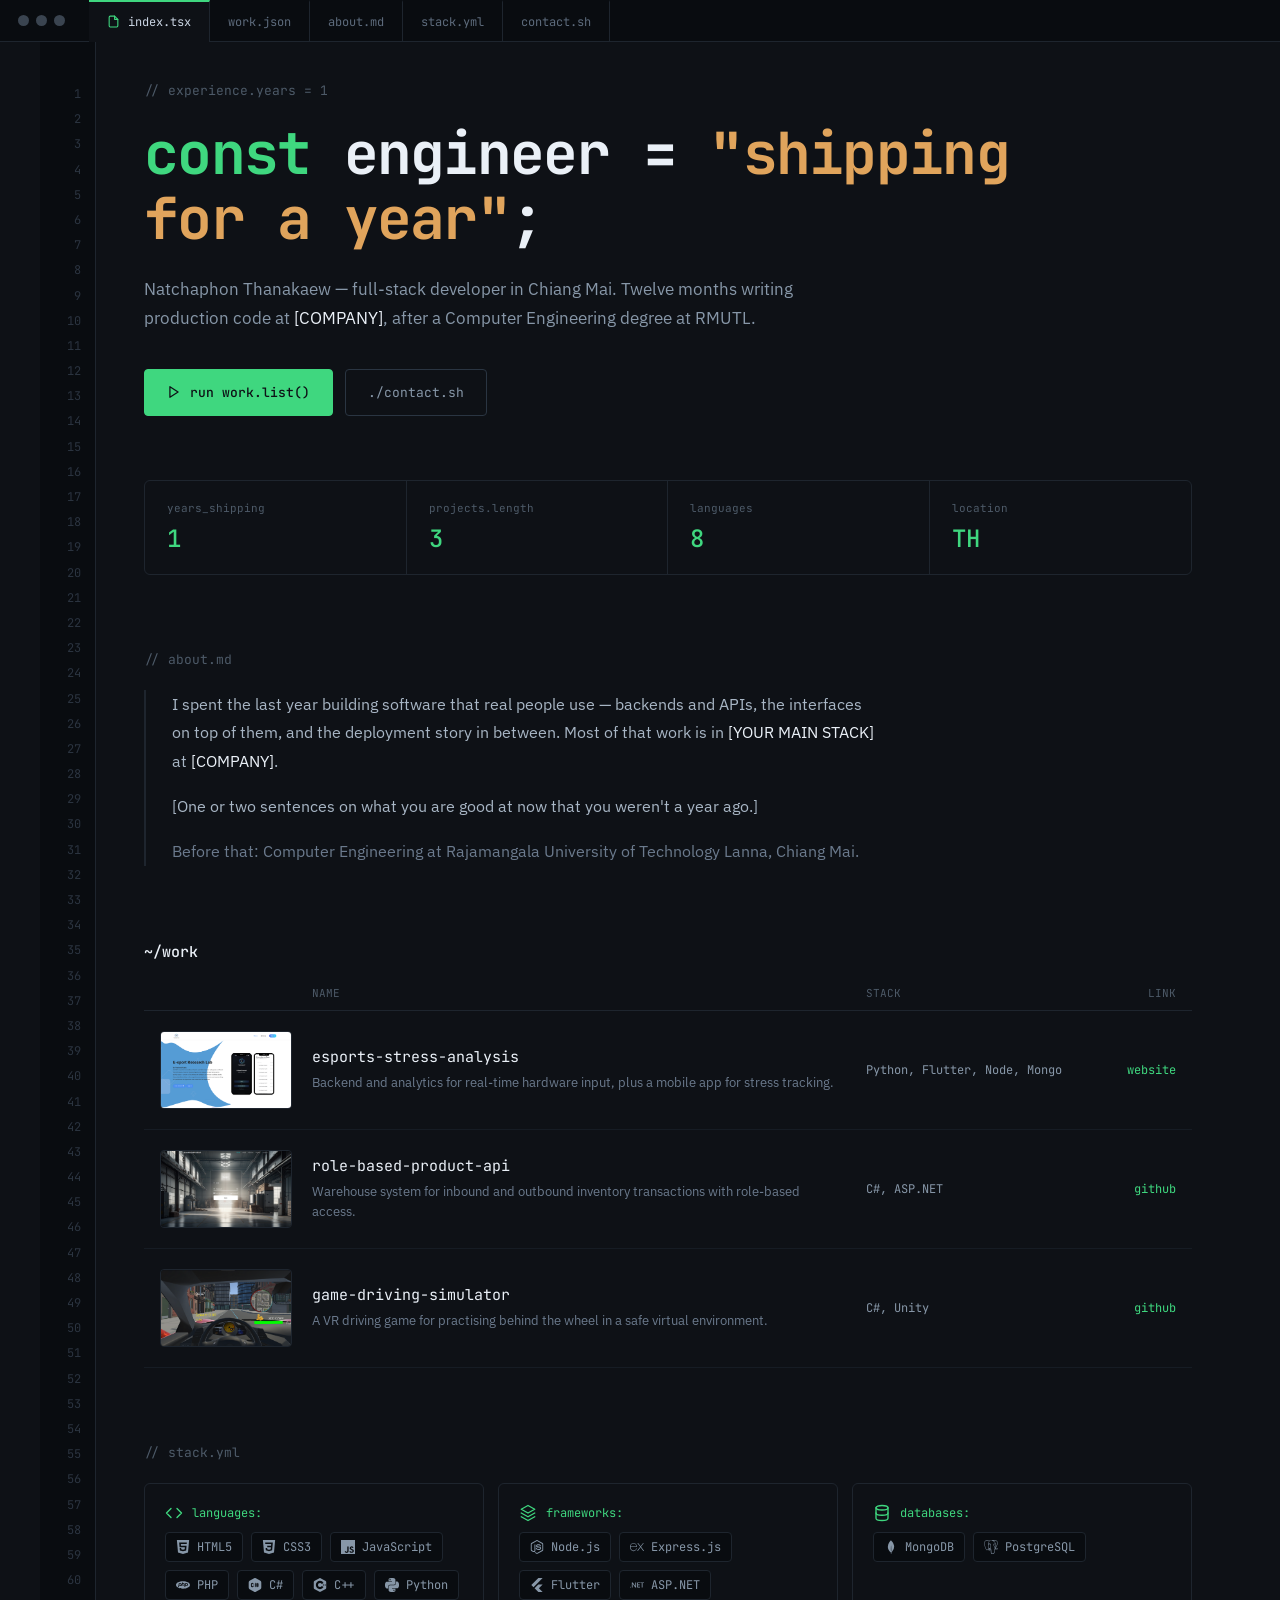
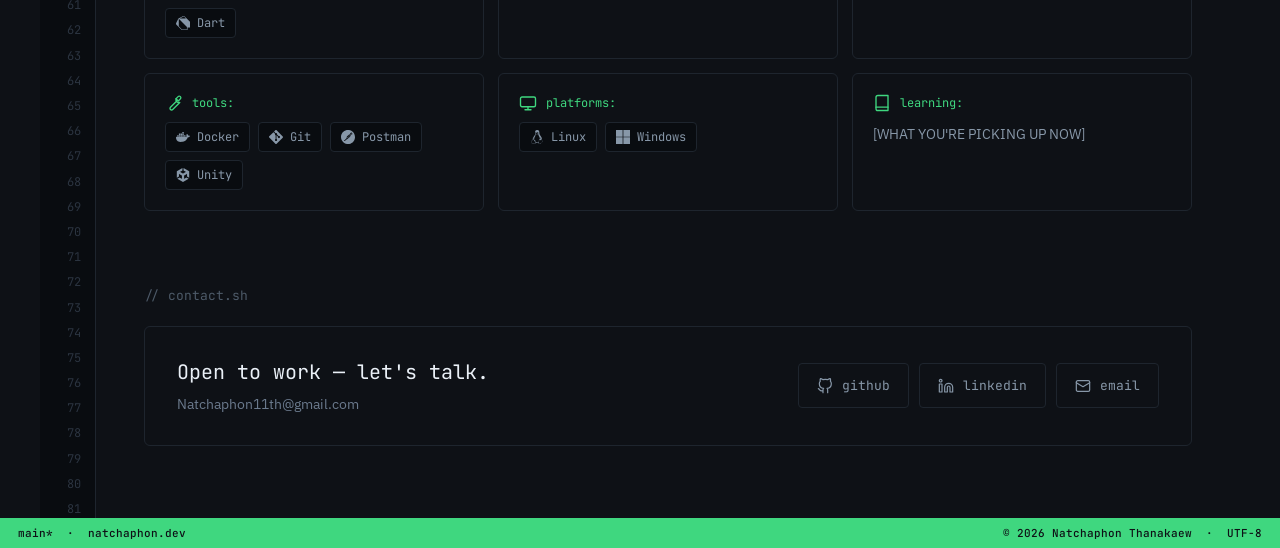
==== commit bd6cdbb6: "Add technology logos to the stack section Each entry in stack.yml now carries its own logo alongside" ====
--- a/index.html
+++ b/index.html
@@ -146,35 +146,60 @@
               <svg width="18" height="18" viewBox="0 0 24 24" fill="none" stroke="currentColor" stroke-width="1.8" stroke-linecap="round" stroke-linejoin="round" aria-hidden="true"><path d="m8 6-6 6 6 6M16 6l6 6-6 6"></path></svg>
               languages:
             </p>
-            <p class="card__val">HTML5, CSS3, JavaScript, PHP, C#, C++, Python, Dart</p>
+            <div class="techs">
+              <span class="tech"><svg class="tech__icon" viewBox="0 0 24 24" aria-hidden="true"><path d="M1.5 0h21l-1.91 21.563L11.977 24l-8.564-2.438L1.5 0zm7.031 9.75l-.232-2.718 10.059.003.23-2.622L5.412 4.41l.698 8.01h9.126l-.326 3.426-2.91.804-2.955-.81-.188-2.11H6.248l.33 4.171L12 19.351l5.379-1.443.744-8.157H8.531z"></path></svg>HTML5</span>
+              <span class="tech"><svg class="tech__icon" viewBox="0 0 24 24" aria-hidden="true"><path d="M1.5 0h21l-1.91 21.563L11.977 24l-8.565-2.438L1.5 0zm17.09 4.413L5.41 4.41l.213 2.622 10.125.002-.255 2.716h-6.64l.24 2.573h6.182l-.366 3.523-2.91.804-2.956-.81-.188-2.11h-2.61l.29 3.855L12 19.288l5.373-1.53L18.59 4.414z"></path></svg>CSS3</span>
+              <span class="tech"><svg class="tech__icon" viewBox="0 0 24 24" aria-hidden="true"><path d="M0 0h24v24H0V0zm22.034 18.276c-.175-1.095-.888-2.015-3.003-2.873-.736-.345-1.554-.585-1.797-1.14-.091-.33-.105-.51-.046-.705.15-.646.915-.84 1.515-.66.39.12.75.42.976.9 1.034-.676 1.034-.676 1.755-1.125-.27-.42-.404-.601-.586-.78-.63-.705-1.469-1.065-2.834-1.034l-.705.089c-.676.165-1.32.525-1.71 1.005-1.14 1.291-.811 3.541.569 4.471 1.365 1.02 3.361 1.244 3.616 2.205.24 1.17-.87 1.545-1.966 1.41-.811-.18-1.26-.586-1.755-1.336l-1.83 1.051c.21.48.45.689.81 1.109 1.74 1.756 6.09 1.666 6.871-1.004.029-.09.24-.705.074-1.65l.046.067zm-8.983-7.245h-2.248c0 1.938-.009 3.864-.009 5.805 0 1.232.063 2.363-.138 2.711-.33.689-1.18.601-1.566.48-.396-.196-.597-.466-.83-.855-.063-.105-.11-.196-.127-.196l-1.825 1.125c.305.63.75 1.172 1.324 1.517.855.51 2.004.675 3.207.405.783-.226 1.458-.691 1.811-1.411.51-.93.402-2.07.397-3.346.012-2.054 0-4.109 0-6.179l.004-.056z"></path></svg>JavaScript</span>
+              <span class="tech"><svg class="tech__icon" viewBox="0 0 24 24" aria-hidden="true"><path d="M7.01 10.207h-.944l-.515 2.648h.838c.556 0 .97-.105 1.242-.314.272-.21.455-.559.55-1.049.092-.47.05-.802-.124-.995-.175-.193-.523-.29-1.047-.29zM12 5.688C5.373 5.688 0 8.514 0 12s5.373 6.313 12 6.313S24 15.486 24 12c0-3.486-5.373-6.312-12-6.312zm-3.26 7.451c-.261.25-.575.438-.917.551-.336.108-.765.164-1.285.164H5.357l-.327 1.681H3.652l1.23-6.326h2.65c.797 0 1.378.209 1.744.628.366.418.476 1.002.33 1.752a2.836 2.836 0 0 1-.305.847c-.143.255-.33.49-.561.703zm4.024.715l.543-2.799c.063-.318.039-.536-.068-.651-.107-.116-.336-.174-.687-.174H11.46l-.704 3.625H9.388l1.23-6.327h1.367l-.327 1.682h1.218c.767 0 1.295.134 1.586.401s.378.7.263 1.299l-.572 2.944h-1.389zm7.597-2.265a2.782 2.782 0 0 1-.305.847c-.143.255-.33.49-.561.703a2.44 2.44 0 0 1-.917.551c-.336.108-.765.164-1.286.164h-1.18l-.327 1.682h-1.378l1.23-6.326h2.649c.797 0 1.378.209 1.744.628.366.417.477 1.001.331 1.751zM17.766 10.207h-.943l-.516 2.648h.838c.557 0 .971-.105 1.242-.314.272-.21.455-.559.551-1.049.092-.47.049-.802-.125-.995s-.524-.29-1.047-.29z"></path></svg>PHP</span>
+              <span class="tech"><svg class="tech__icon" viewBox="0 0 24 24" aria-hidden="true"><path d="M1.194 7.543v8.913c0 1.103.588 2.122 1.544 2.674l7.718 4.456a3.086 3.086 0 0 0 3.088 0l7.718-4.456a3.087 3.087 0 0 0 1.544-2.674V7.543a3.084 3.084 0 0 0-1.544-2.673L13.544.414a3.086 3.086 0 0 0-3.088 0L2.738 4.87a3.085 3.085 0 0 0-1.544 2.673Zm5.403 2.914v3.087a.77.77 0 0 0 .772.772.773.773 0 0 0 .772-.772.773.773 0 0 1 1.317-.546.775.775 0 0 1 .226.546 2.314 2.314 0 1 1-4.631 0v-3.087c0-.615.244-1.203.679-1.637a2.312 2.312 0 0 1 3.274 0c.434.434.678 1.023.678 1.637a.769.769 0 0 1-.226.545.767.767 0 0 1-1.091 0 .77.77 0 0 1-.226-.545.77.77 0 0 0-.772-.772.771.771 0 0 0-.772.772Zm12.35 3.087a.77.77 0 0 1-.772.772h-.772v.772a.773.773 0 0 1-1.544 0v-.772h-1.544v.772a.773.773 0 0 1-1.317.546.775.775 0 0 1-.226-.546v-.772H12a.771.771 0 1 1 0-1.544h.772v-1.543H12a.77.77 0 1 1 0-1.544h.772v-.772a.773.773 0 0 1 1.317-.546.775.775 0 0 1 .226.546v.772h1.544v-.772a.773.773 0 0 1 1.544 0v.772h.772a.772.772 0 0 1 0 1.544h-.772v1.543h.772a.776.776 0 0 1 .772.772Zm-3.088-2.315h-1.544v1.543h1.544v-1.543Z"></path></svg>C#</span>
+              <span class="tech"><svg class="tech__icon" viewBox="0 0 24 24" aria-hidden="true"><path d="M22.394 6c-.167-.29-.398-.543-.652-.69L12.926.22c-.509-.294-1.34-.294-1.848 0L2.26 5.31c-.508.293-.923 1.013-.923 1.6v10.18c0 .294.104.62.271.91.167.29.398.543.652.69l8.816 5.09c.508.293 1.34.293 1.848 0l8.816-5.09c.254-.147.485-.4.652-.69.167-.29.27-.616.27-.91V6.91c.003-.294-.1-.62-.268-.91zM12 19.11c-3.92 0-7.109-3.19-7.109-7.11 0-3.92 3.19-7.11 7.11-7.11a7.133 7.133 0 016.156 3.553l-3.076 1.78a3.567 3.567 0 00-3.08-1.78A3.56 3.56 0 008.444 12 3.56 3.56 0 0012 15.555a3.57 3.57 0 003.08-1.778l3.078 1.78A7.135 7.135 0 0112 19.11zm7.11-6.715h-.79v.79h-.79v-.79h-.79v-.79h.79v-.79h.79v.79h.79zm2.962 0h-.79v.79h-.79v-.79h-.79v-.79h.79v-.79h.79v.79h.79z"></path></svg>C++</span>
+              <span class="tech"><svg class="tech__icon" viewBox="0 0 24 24" aria-hidden="true"><path d="M14.25.18l.9.2.73.26.59.3.45.32.34.34.25.34.16.33.1.3.04.26.02.2-.01.13V8.5l-.05.63-.13.55-.21.46-.26.38-.3.31-.33.25-.35.19-.35.14-.33.1-.3.07-.26.04-.21.02H8.77l-.69.05-.59.14-.5.22-.41.27-.33.32-.27.35-.2.36-.15.37-.1.35-.07.32-.04.27-.02.21v3.06H3.17l-.21-.03-.28-.07-.32-.12-.35-.18-.36-.26-.36-.36-.35-.46-.32-.59-.28-.73-.21-.88-.14-1.05-.05-1.23.06-1.22.16-1.04.24-.87.32-.71.36-.57.4-.44.42-.33.42-.24.4-.16.36-.1.32-.05.24-.01h.16l.06.01h8.16v-.83H6.18l-.01-2.75-.02-.37.05-.34.11-.31.17-.28.25-.26.31-.23.38-.2.44-.18.51-.15.58-.12.64-.1.71-.06.77-.04.84-.02 1.27.05zm-6.3 1.98l-.23.33-.08.41.08.41.23.34.33.22.41.09.41-.09.33-.22.23-.34.08-.41-.08-.41-.23-.33-.33-.22-.41-.09-.41.09zm13.09 3.95l.28.06.32.12.35.18.36.27.36.35.35.47.32.59.28.73.21.88.14 1.04.05 1.23-.06 1.23-.16 1.04-.24.86-.32.71-.36.57-.4.45-.42.33-.42.24-.4.16-.36.09-.32.05-.24.02-.16-.01h-8.22v.82h5.84l.01 2.76.02.36-.05.34-.11.31-.17.29-.25.25-.31.24-.38.2-.44.17-.51.15-.58.13-.64.09-.71.07-.77.04-.84.01-1.27-.04-1.07-.14-.9-.2-.73-.25-.59-.3-.45-.33-.34-.34-.25-.34-.16-.33-.1-.3-.04-.25-.02-.2.01-.13v-5.34l.05-.64.13-.54.21-.46.26-.38.3-.32.33-.24.35-.2.35-.14.33-.1.3-.06.26-.04.21-.02.13-.01h5.84l.69-.05.59-.14.5-.21.41-.28.33-.32.27-.35.2-.36.15-.36.1-.35.07-.32.04-.28.02-.21V6.07h2.09l.14.01zm-6.47 14.25l-.23.33-.08.41.08.41.23.33.33.23.41.08.41-.08.33-.23.23-.33.08-.41-.08-.41-.23-.33-.33-.23-.41-.08-.41.08z"></path></svg>Python</span>
+              <span class="tech"><svg class="tech__icon" viewBox="0 0 24 24" aria-hidden="true"><path d="M4.105 4.105S9.158 1.58 11.684.316a3.079 3.079 0 0 1 1.481-.315c.766.047 1.677.788 1.677.788L24 9.948v9.789h-4.263V24H9.789l-9-9C.303 14.5 0 13.795 0 13.105c0-.319.18-.818.316-1.105l3.789-7.895zm.679.679v11.787c.002.543.021 1.024.498 1.508L10.204 23h8.533v-4.263L4.784 4.784zm12.055-.678c-.899-.896-1.809-1.78-2.74-2.643-.302-.267-.567-.468-1.07-.462-.37.014-.87.195-.87.195L6.341 4.105l10.498.001z"></path></svg>Dart</span>
+            </div>
           </div>
           <div class="card">
             <p class="card__key">
               <svg width="18" height="18" viewBox="0 0 24 24" fill="none" stroke="currentColor" stroke-width="1.8" stroke-linecap="round" stroke-linejoin="round" aria-hidden="true"><path d="m12 2 9 5-9 5-9-5 9-5z"></path><path d="m3 12 9 5 9-5"></path><path d="m3 17 9 5 9-5"></path></svg>
               frameworks:
             </p>
-            <p class="card__val">Node.js, Express.js, Flutter, ASP.NET</p>
+            <div class="techs">
+              <span class="tech"><svg class="tech__icon" viewBox="0 0 24 24" aria-hidden="true"><path d="M11.998,24c-0.321,0-0.641-0.084-0.922-0.247l-2.936-1.737c-0.438-0.245-0.224-0.332-0.08-0.383 c0.585-0.203,0.703-0.25,1.328-0.604c0.065-0.037,0.151-0.023,0.218,0.017l2.256,1.339c0.082,0.045,0.197,0.045,0.272,0l8.795-5.076 c0.082-0.047,0.134-0.141,0.134-0.238V6.921c0-0.099-0.053-0.192-0.137-0.242l-8.791-5.072c-0.081-0.047-0.189-0.047-0.271,0 L3.075,6.68C2.99,6.729,2.936,6.825,2.936,6.921v10.15c0,0.097,0.054,0.189,0.139,0.235l2.409,1.392 c1.307,0.654,2.108-0.116,2.108-0.89V7.787c0-0.142,0.114-0.253,0.256-0.253h1.115c0.139,0,0.255,0.112,0.255,0.253v10.021 c0,1.745-0.95,2.745-2.604,2.745c-0.508,0-0.909,0-2.026-0.551L2.28,18.675c-0.57-0.329-0.922-0.945-0.922-1.604V6.921 c0-0.659,0.353-1.275,0.922-1.603l8.795-5.082c0.557-0.315,1.296-0.315,1.848,0l8.794,5.082c0.57,0.329,0.924,0.944,0.924,1.603 v10.15c0,0.659-0.354,1.273-0.924,1.604l-8.794,5.078C12.643,23.916,12.324,24,11.998,24z M19.099,13.993 c0-1.9-1.284-2.406-3.987-2.763c-2.731-0.361-3.009-0.548-3.009-1.187c0-0.528,0.235-1.233,2.258-1.233 c1.807,0,2.473,0.389,2.747,1.607c0.024,0.115,0.129,0.199,0.247,0.199h1.141c0.071,0,0.138-0.031,0.186-0.081 c0.048-0.054,0.074-0.123,0.067-0.196c-0.177-2.098-1.571-3.076-4.388-3.076c-2.508,0-4.004,1.058-4.004,2.833 c0,1.925,1.488,2.457,3.895,2.695c2.88,0.282,3.103,0.703,3.103,1.269c0,0.983-0.789,1.402-2.642,1.402 c-2.327,0-2.839-0.584-3.011-1.742c-0.02-0.124-0.126-0.215-0.253-0.215h-1.137c-0.141,0-0.254,0.112-0.254,0.253 c0,1.482,0.806,3.248,4.655,3.248C17.501,17.007,19.099,15.91,19.099,13.993z"></path></svg>Node.js</span>
+              <span class="tech"><svg class="tech__icon" viewBox="0 0 24 24" aria-hidden="true"><path d="M24 18.588a1.529 1.529 0 01-1.895-.72l-3.45-4.771-.5-.667-4.003 5.444a1.466 1.466 0 01-1.802.708l5.158-6.92-4.798-6.251a1.595 1.595 0 011.9.666l3.576 4.83 3.596-4.81a1.435 1.435 0 011.788-.668L21.708 7.9l-2.522 3.283a.666.666 0 000 .994l4.804 6.412zM.002 11.576l.42-2.075c1.154-4.103 5.858-5.81 9.094-3.27 1.895 1.489 2.368 3.597 2.275 5.973H1.116C.943 16.447 4.005 19.009 7.92 17.7a4.078 4.078 0 002.582-2.876c.207-.666.548-.78 1.174-.588a5.417 5.417 0 01-2.589 3.957 6.272 6.272 0 01-7.306-.933 6.575 6.575 0 01-1.64-3.858c0-.235-.08-.455-.134-.666A88.33 88.33 0 010 11.577zm1.127-.286h9.654c-.06-3.076-2.001-5.258-4.59-5.278-2.882-.04-4.944 2.094-5.071 5.264z"></path></svg>Express.js</span>
+              <span class="tech"><svg class="tech__icon" viewBox="0 0 24 24" aria-hidden="true"><path d="M14.314 0L2.3 12 6 15.7 21.684.013h-7.357zm.014 11.072L7.857 17.53l6.47 6.47H21.7l-6.46-6.468 6.46-6.46h-7.37z"></path></svg>Flutter</span>
+              <span class="tech"><svg class="tech__icon" viewBox="0 0 24 24" aria-hidden="true"><path d="M24 8.77h-2.468v7.565h-1.425V8.77h-2.462V7.53H24zm-6.852 7.565h-4.821V7.53h4.63v1.24h-3.205v2.494h2.953v1.234h-2.953v2.604h3.396zm-6.708 0H8.882L4.78 9.863a2.896 2.896 0 0 1-.258-.51h-.036c.032.189.048.592.048 1.21v5.772H3.157V7.53h1.659l3.965 6.32c.167.261.275.442.323.54h.024c-.04-.233-.06-.629-.06-1.185V7.529h1.372zm-8.703-.693a.868.829 0 0 1-.869.829.868.829 0 0 1-.868-.83.868.829 0 0 1 .868-.828.868.829 0 0 1 .869.829Z"></path></svg>ASP.NET</span>
+            </div>
           </div>
           <div class="card">
             <p class="card__key">
               <svg width="18" height="18" viewBox="0 0 24 24" fill="none" stroke="currentColor" stroke-width="1.8" stroke-linecap="round" stroke-linejoin="round" aria-hidden="true"><ellipse cx="12" cy="5" rx="8" ry="3"></ellipse><path d="M4 5v14c0 1.66 3.58 3 8 3s8-1.34 8-3V5"></path><path d="M4 12c0 1.66 3.58 3 8 3s8-1.34 8-3"></path></svg>
               databases:
             </p>
-            <p class="card__val">MongoDB, PostgreSQL</p>
+            <div class="techs">
+              <span class="tech"><svg class="tech__icon" viewBox="0 0 24 24" aria-hidden="true"><path d="M17.193 9.555c-1.264-5.58-4.252-7.414-4.573-8.115-.28-.394-.53-.954-.735-1.44-.036.495-.055.685-.523 1.184-.723.566-4.438 3.682-4.74 10.02-.282 5.912 4.27 9.435 4.888 9.884l.07.05A73.49 73.49 0 0111.91 24h.481c.114-1.032.284-2.056.51-3.07.417-.296.604-.463.85-.693a11.342 11.342 0 003.639-8.464c.01-.814-.103-1.662-.197-2.218zm-5.336 8.195s0-8.291.275-8.29c.213 0 .49 10.695.49 10.695-.381-.045-.765-1.76-.765-2.405z"></path></svg>MongoDB</span>
+              <span class="tech"><svg class="tech__icon" viewBox="0 0 24 24" aria-hidden="true"><path d="M23.5594 14.7228a.5269.5269 0 0 0-.0563-.1191c-.139-.2632-.4768-.3418-1.0074-.2321-1.6533.3411-2.2935.1312-2.5256-.0191 1.342-2.0482 2.445-4.522 3.0411-6.8297.2714-1.0507.7982-3.5237.1222-4.7316a1.5641 1.5641 0 0 0-.1509-.235C21.6931.9086 19.8007.0248 17.5099.0005c-1.4947-.0158-2.7705.3461-3.1161.4794a9.449 9.449 0 0 0-.5159-.0816 8.044 8.044 0 0 0-1.3114-.1278c-1.1822-.0184-2.2038.2642-3.0498.8406-.8573-.3211-4.7888-1.645-7.2219.0788C.9359 2.1526.3086 3.8733.4302 6.3043c.0409.818.5069 3.334 1.2423 5.7436.4598 1.5065.9387 2.7019 1.4334 3.582.553.9942 1.1259 1.5933 1.7143 1.7895.4474.1491 1.1327.1441 1.8581-.7279.8012-.9635 1.5903-1.8258 1.9446-2.2069.4351.2355.9064.3625 1.39.3772a.0569.0569 0 0 0 .0004.0041 11.0312 11.0312 0 0 0-.2472.3054c-.3389.4302-.4094.5197-1.5002.7443-.3102.064-1.1344.2339-1.1464.8115-.0025.1224.0329.2309.0919.3268.2269.4231.9216.6097 1.015.6331 1.3345.3335 2.5044.092 3.3714-.6787-.017 2.231.0775 4.4174.3454 5.0874.2212.5529.7618 1.9045 2.4692 1.9043.2505 0 .5263-.0291.8296-.0941 1.7819-.3821 2.5557-1.1696 2.855-2.9059.1503-.8707.4016-2.8753.5388-4.1012.0169-.0703.0357-.1207.057-.1362.0007-.0005.0697-.0471.4272.0307a.3673.3673 0 0 0 .0443.0068l.2539.0223.0149.001c.8468.0384 1.9114-.1426 2.5312-.4308.6438-.2988 1.8057-1.0323 1.5951-1.6698zM2.371 11.8765c-.7435-2.4358-1.1779-4.8851-1.2123-5.5719-.1086-2.1714.4171-3.6829 1.5623-4.4927 1.8367-1.2986 4.8398-.5408 6.108-.13-.0032.0032-.0066.0061-.0098.0094-2.0238 2.044-1.9758 5.536-1.9708 5.7495-.0002.0823.0066.1989.0162.3593.0348.5873.0996 1.6804-.0735 2.9184-.1609 1.1504.1937 2.2764.9728 3.0892.0806.0841.1648.1631.2518.2374-.3468.3714-1.1004 1.1926-1.9025 2.1576-.5677.6825-.9597.5517-1.0886.5087-.3919-.1307-.813-.5871-1.2381-1.3223-.4796-.839-.9635-2.0317-1.4155-3.5126zm6.0072 5.0871c-.1711-.0428-.3271-.1132-.4322-.1772.0889-.0394.2374-.0902.4833-.1409 1.2833-.2641 1.4815-.4506 1.9143-1.0002.0992-.126.2116-.2687.3673-.4426a.3549.3549 0 0 0 .0737-.1298c.1708-.1513.2724-.1099.4369-.0417.156.0646.3078.26.3695.4752.0291.1016.0619.2945-.0452.4444-.9043 1.2658-2.2216 1.2494-3.1676 1.0128zm2.094-3.988-.0525.141c-.133.3566-.2567.6881-.3334 1.003-.6674-.0021-1.3168-.2872-1.8105-.8024-.6279-.6551-.9131-1.5664-.7825-2.5004.1828-1.3079.1153-2.4468.079-3.0586-.005-.0857-.0095-.1607-.0122-.2199.2957-.2621 1.6659-.9962 2.6429-.7724.4459.1022.7176.4057.8305.928.5846 2.7038.0774 3.8307-.3302 4.7363-.084.1866-.1633.3629-.2311.5454zm7.3637 4.5725c-.0169.1768-.0358.376-.0618.5959l-.146.4383a.3547.3547 0 0 0-.0182.1077c-.0059.4747-.054.6489-.115.8693-.0634.2292-.1353.4891-.1794 1.0575-.11 1.4143-.8782 2.2267-2.4172 2.5565-1.5155.3251-1.7843-.4968-2.0212-1.2217a6.5824 6.5824 0 0 0-.0769-.2266c-.2154-.5858-.1911-1.4119-.1574-2.5551.0165-.5612-.0249-1.9013-.3302-2.6462.0044-.2932.0106-.5909.019-.8918a.3529.3529 0 0 0-.0153-.1126 1.4927 1.4927 0 0 0-.0439-.208c-.1226-.4283-.4213-.7866-.7797-.9351-.1424-.059-.4038-.1672-.7178-.0869.067-.276.1831-.5875.309-.9249l.0529-.142c.0595-.16.134-.3257.213-.5012.4265-.9476 1.0106-2.2453.3766-5.1772-.2374-1.0981-1.0304-1.6343-2.2324-1.5098-.7207.0746-1.3799.3654-1.7088.5321a5.6716 5.6716 0 0 0-.1958.1041c.0918-1.1064.4386-3.1741 1.7357-4.4823a4.0306 4.0306 0 0 1 .3033-.276.3532.3532 0 0 0 .1447-.0644c.7524-.5706 1.6945-.8506 2.802-.8325.4091.0067.8017.0339 1.1742.081 1.939.3544 3.2439 1.4468 4.0359 2.3827.8143.9623 1.2552 1.9315 1.4312 2.4543-1.3232-.1346-2.2234.1268-2.6797.779-.9926 1.4189.543 4.1729 1.2811 5.4964.1353.2426.2522.4522.2889.5413.2403.5825.5515.9713.7787 1.2552.0696.087.1372.1714.1885.245-.4008.1155-1.1208.3825-1.0552 1.717-.0123.1563-.0423.4469-.0834.8148-.0461.2077-.0702.4603-.0994.7662zm.8905-1.6211c-.0405-.8316.2691-.9185.5967-1.0105a2.8566 2.8566 0 0 0 .135-.0406 1.202 1.202 0 0 0 .1342.103c.5703.3765 1.5823.4213 3.0068.1344-.2016.1769-.5189.3994-.9533.6011-.4098.1903-1.0957.333-1.7473.3636-.7197.0336-1.0859-.0807-1.1721-.151zm.5695-9.2712c-.0059.3508-.0542.6692-.1054 1.0017-.055.3576-.112.7274-.1264 1.1762-.0142.4368.0404.8909.0932 1.3301.1066.887.216 1.8003-.2075 2.7014a3.5272 3.5272 0 0 1-.1876-.3856c-.0527-.1276-.1669-.3326-.3251-.6162-.6156-1.1041-2.0574-3.6896-1.3193-4.7446.3795-.5427 1.3408-.5661 2.1781-.463zm.2284 7.0137a12.3762 12.3762 0 0 0-.0853-.1074l-.0355-.0444c.7262-1.1995.5842-2.3862.4578-3.4385-.0519-.4318-.1009-.8396-.0885-1.2226.0129-.4061.0666-.7543.1185-1.0911.0639-.415.1288-.8443.1109-1.3505.0134-.0531.0188-.1158.0118-.1902-.0457-.4855-.5999-1.938-1.7294-3.253-.6076-.7073-1.4896-1.4972-2.6889-2.0395.5251-.1066 1.2328-.2035 2.0244-.1859 2.0515.0456 3.6746.8135 4.8242 2.2824a.908.908 0 0 1 .0667.1002c.7231 1.3556-.2762 6.2751-2.9867 10.5405zm-8.8166-6.1162c-.025.1794-.3089.4225-.6211.4225a.5821.5821 0 0 1-.0809-.0056c-.1873-.026-.3765-.144-.5059-.3156-.0458-.0605-.1203-.178-.1055-.2844.0055-.0401.0261-.0985.0925-.1488.1182-.0894.3518-.1226.6096-.0867.3163.0441.6426.1938.6113.4186zm7.9305-.4114c.0111.0792-.049.201-.1531.3102-.0683.0717-.212.1961-.4079.2232a.5456.5456 0 0 1-.075.0052c-.2935 0-.5414-.2344-.5607-.3717-.024-.1765.2641-.3106.5611-.352.297-.0414.6111.0088.6356.1851z"></path></svg>PostgreSQL</span>
+            </div>
           </div>
           <div class="card">
             <p class="card__key">
               <svg width="18" height="18" viewBox="0 0 24 24" fill="none" stroke="currentColor" stroke-width="1.8" stroke-linecap="round" stroke-linejoin="round" aria-hidden="true"><path d="M14.7 6.3a4 4 0 0 0 5 5l-9.4 9.4a2.1 2.1 0 0 1-3-3l9.4-9.4z"></path><path d="M14.7 6.3 17.5 3.5a2 2 0 0 1 3 3l-2.8 2.8"></path></svg>
               tools:
             </p>
-            <p class="card__val">Docker, Git, Postman, Unity</p>
+            <div class="techs">
+              <span class="tech"><svg class="tech__icon" viewBox="0 0 24 24" aria-hidden="true"><path d="M13.983 11.078h2.119a.186.186 0 00.186-.185V9.006a.186.186 0 00-.186-.186h-2.119a.185.185 0 00-.185.185v1.888c0 .102.083.185.185.185m-2.954-5.43h2.118a.186.186 0 00.186-.186V3.574a.186.186 0 00-.186-.185h-2.118a.185.185 0 00-.185.185v1.888c0 .102.082.185.185.185m0 2.716h2.118a.187.187 0 00.186-.186V6.29a.186.186 0 00-.186-.185h-2.118a.185.185 0 00-.185.185v1.887c0 .102.082.185.185.186m-2.93 0h2.12a.186.186 0 00.184-.186V6.29a.185.185 0 00-.185-.185H8.1a.185.185 0 00-.185.185v1.887c0 .102.083.185.185.186m-2.964 0h2.119a.186.186 0 00.185-.186V6.29a.185.185 0 00-.185-.185H5.136a.186.186 0 00-.186.185v1.887c0 .102.084.185.186.186m5.893 2.715h2.118a.186.186 0 00.186-.185V9.006a.186.186 0 00-.186-.186h-2.118a.185.185 0 00-.185.185v1.888c0 .102.082.185.185.185m-2.93 0h2.12a.185.185 0 00.184-.185V9.006a.185.185 0 00-.184-.186h-2.12a.185.185 0 00-.184.185v1.888c0 .102.083.185.185.185m-2.964 0h2.119a.185.185 0 00.185-.185V9.006a.185.185 0 00-.184-.186h-2.12a.186.186 0 00-.186.186v1.887c0 .102.084.185.186.185m-2.92 0h2.12a.185.185 0 00.184-.185V9.006a.185.185 0 00-.184-.186h-2.12a.185.185 0 00-.184.185v1.888c0 .102.082.185.185.185M23.763 9.89c-.065-.051-.672-.51-1.954-.51-.338.001-.676.03-1.01.087-.248-1.7-1.653-2.53-1.716-2.566l-.344-.199-.226.327c-.284.438-.49.922-.612 1.43-.23.97-.09 1.882.403 2.661-.595.332-1.55.413-1.744.42H.751a.751.751 0 00-.75.748 11.376 11.376 0 00.692 4.062c.545 1.428 1.355 2.48 2.41 3.124 1.18.723 3.1 1.137 5.275 1.137.983.003 1.963-.086 2.93-.266a12.248 12.248 0 003.823-1.389c.98-.567 1.86-1.288 2.61-2.136 1.252-1.418 1.998-2.997 2.553-4.4h.221c1.372 0 2.215-.549 2.68-1.009.309-.293.55-.65.707-1.046l.098-.288Z"></path></svg>Docker</span>
+              <span class="tech"><svg class="tech__icon" viewBox="0 0 24 24" aria-hidden="true"><path d="M23.546 10.93L13.067.452c-.604-.603-1.582-.603-2.188 0L8.708 2.627l2.76 2.76c.645-.215 1.379-.07 1.889.441.516.515.658 1.258.438 1.9l2.658 2.66c.645-.223 1.387-.078 1.9.435.721.72.721 1.884 0 2.604-.719.719-1.881.719-2.6 0-.539-.541-.674-1.337-.404-1.996L12.86 8.955v6.525c.176.086.342.203.488.348.713.721.713 1.883 0 2.6-.719.721-1.889.721-2.609 0-.719-.719-.719-1.879 0-2.598.182-.18.387-.316.605-.406V8.835c-.217-.091-.424-.222-.6-.401-.545-.545-.676-1.342-.396-2.009L7.636 3.7.45 10.881c-.6.605-.6 1.584 0 2.189l10.48 10.477c.604.604 1.582.604 2.186 0l10.43-10.43c.605-.603.605-1.582 0-2.187"></path></svg>Git</span>
+              <span class="tech"><svg class="tech__icon" viewBox="0 0 24 24" aria-hidden="true"><path d="M13.527.099C6.955-.744.942 3.9.099 10.473c-.843 6.572 3.8 12.584 10.373 13.428 6.573.843 12.587-3.801 13.428-10.374C24.744 6.955 20.101.943 13.527.099zm2.471 7.485a.855.855 0 0 0-.593.25l-4.453 4.453-.307-.307-.643-.643c4.389-4.376 5.18-4.418 5.996-3.753zm-4.863 4.861l4.44-4.44a.62.62 0 1 1 .847.903l-4.699 4.125-.588-.588zm.33.694l-1.1.238a.06.06 0 0 1-.067-.032.06.06 0 0 1 .01-.073l.645-.645.512.512zm-2.803-.459l1.172-1.172.879.878-1.979.426a.074.074 0 0 1-.085-.039.072.072 0 0 1 .013-.093zm-3.646 6.058a.076.076 0 0 1-.069-.083.077.077 0 0 1 .022-.046h.002l.946-.946 1.222 1.222-2.123-.147zm2.425-1.256a.228.228 0 0 0-.117.256l.203.865a.125.125 0 0 1-.211.117h-.003l-.934-.934-.294-.295 3.762-3.758 1.82-.393.874.874c-1.255 1.102-2.971 2.201-5.1 3.268zm5.279-3.428h-.002l-.839-.839 4.699-4.125a.952.952 0 0 0 .119-.127c-.148 1.345-2.029 3.245-3.977 5.091zm3.657-6.46l-.003-.002a1.822 1.822 0 0 1 2.459-2.684l-1.61 1.613a.119.119 0 0 0 0 .169l1.247 1.247a1.817 1.817 0 0 1-2.093-.343zm2.578 0a1.714 1.714 0 0 1-.271.218h-.001l-1.207-1.207 1.533-1.533c.661.72.637 1.832-.054 2.522zM18.855 6.05a.143.143 0 0 0-.053.157.416.416 0 0 1-.053.45.14.14 0 0 0 .023.197.141.141 0 0 0 .084.03.14.14 0 0 0 .106-.05.691.691 0 0 0 .087-.751.138.138 0 0 0-.194-.033z"></path></svg>Postman</span>
+              <span class="tech"><svg class="tech__icon" viewBox="0 0 24 24" aria-hidden="true"><path d="m12.9288 4.2939 3.7997 2.1929c.1366.077.1415.2905 0 .3675l-4.515 2.6076a.4192.4192 0 0 1-.4246 0L7.274 6.8543c-.139-.0745-.1415-.293 0-.3675l3.7972-2.193V0L1.3758 5.5977V16.793l3.7177-2.1456v-4.3858c-.0025-.1565.1813-.2682.318-.1838l4.5148 2.6076a.4252.4252 0 0 1 .2136.3676v5.2127c.0025.1565-.1813.2682-.3179.1838l-3.7996-2.1929-3.7178 2.1457L12 24l9.6954-5.5977-3.7178-2.1457-3.7996 2.1929c-.1341.082-.3229-.0248-.3179-.1838V13.053c0-.1565.087-.2956.2136-.3676l4.5149-2.6076c.134-.082.3228.0224.3179.1838v4.3858l3.7177 2.1456V5.5977L12.9288 0Z"></path></svg>Unity</span>
+            </div>
           </div>
           <div class="card">
             <p class="card__key">
               <svg width="18" height="18" viewBox="0 0 24 24" fill="none" stroke="currentColor" stroke-width="1.8" stroke-linecap="round" stroke-linejoin="round" aria-hidden="true"><rect x="2" y="4" width="20" height="13" rx="2"></rect><path d="M8 21h8M12 17v4"></path></svg>
               platforms:
             </p>
-            <p class="card__val">Linux, Windows</p>
+            <div class="techs">
+              <span class="tech"><svg class="tech__icon" viewBox="0 0 24 24" aria-hidden="true"><path d="M12.504 0c-.155 0-.315.008-.48.021-4.226.333-3.105 4.807-3.17 6.298-.076 1.092-.3 1.953-1.05 3.02-.885 1.051-2.127 2.75-2.716 4.521-.278.832-.41 1.684-.287 2.489a.424.424 0 00-.11.135c-.26.268-.45.6-.663.839-.199.199-.485.267-.797.4-.313.136-.658.269-.864.68-.09.189-.136.394-.132.602 0 .199.027.4.055.536.058.399.116.728.04.97-.249.68-.28 1.145-.106 1.484.174.334.535.47.94.601.81.2 1.91.135 2.774.6.926.466 1.866.67 2.616.47.526-.116.97-.464 1.208-.946.587-.003 1.23-.269 2.26-.334.699-.058 1.574.267 2.577.2.025.134.063.198.114.333l.003.003c.391.778 1.113 1.132 1.884 1.071.771-.06 1.592-.536 2.257-1.306.631-.765 1.683-1.084 2.378-1.503.348-.199.629-.469.649-.853.023-.4-.2-.811-.714-1.376v-.097l-.003-.003c-.17-.2-.25-.535-.338-.926-.085-.401-.182-.786-.492-1.046h-.003c-.059-.054-.123-.067-.188-.135a.357.357 0 00-.19-.064c.431-1.278.264-2.55-.173-3.694-.533-1.41-1.465-2.638-2.175-3.483-.796-1.005-1.576-1.957-1.56-3.368.026-2.152.236-6.133-3.544-6.139zm.529 3.405h.013c.213 0 .396.062.584.198.19.135.33.332.438.533.105.259.158.459.166.724 0-.02.006-.04.006-.06v.105a.086.086 0 01-.004-.021l-.004-.024a1.807 1.807 0 01-.15.706.953.953 0 01-.213.335.71.71 0 00-.088-.042c-.104-.045-.198-.064-.284-.133a1.312 1.312 0 00-.22-.066c.05-.06.146-.133.183-.198.053-.128.082-.264.088-.402v-.02a1.21 1.21 0 00-.061-.4c-.045-.134-.101-.2-.183-.333-.084-.066-.167-.132-.267-.132h-.016c-.093 0-.176.03-.262.132a.8.8 0 00-.205.334 1.18 1.18 0 00-.09.4v.019c.002.089.008.179.02.267-.193-.067-.438-.135-.607-.202a1.635 1.635 0 01-.018-.2v-.02a1.772 1.772 0 01.15-.768c.082-.22.232-.406.43-.533a.985.985 0 01.594-.2zm-2.962.059h.036c.142 0 .27.048.399.135.146.129.264.288.344.465.09.199.14.4.153.667v.004c.007.134.006.2-.002.266v.08c-.03.007-.056.018-.083.024-.152.055-.274.135-.393.2.012-.09.013-.18.003-.267v-.015c-.012-.133-.04-.2-.082-.333a.613.613 0 00-.166-.267.248.248 0 00-.183-.064h-.021c-.071.006-.13.04-.186.132a.552.552 0 00-.12.27.944.944 0 00-.023.33v.015c.012.135.037.2.08.334.046.134.098.2.166.268.01.009.02.018.034.024-.07.057-.117.07-.176.136a.304.304 0 01-.131.068 2.62 2.62 0 01-.275-.402 1.772 1.772 0 01-.155-.667 1.759 1.759 0 01.08-.668 1.43 1.43 0 01.283-.535c.128-.133.26-.2.418-.2zm1.37 1.706c.332 0 .733.065 1.216.399.293.2.523.269 1.052.468h.003c.255.136.405.266.478.399v-.131a.571.571 0 01.016.47c-.123.31-.516.643-1.063.842v.002c-.268.135-.501.333-.775.465-.276.135-.588.292-1.012.267a1.139 1.139 0 01-.448-.067 3.566 3.566 0 01-.322-.198c-.195-.135-.363-.332-.612-.465v-.005h-.005c-.4-.246-.616-.512-.686-.71-.07-.268-.005-.47.193-.6.224-.135.38-.271.483-.336.104-.074.143-.102.176-.131h.002v-.003c.169-.202.436-.47.839-.601.139-.036.294-.065.466-.065zm2.8 2.142c.358 1.417 1.196 3.475 1.735 4.473.286.534.855 1.659 1.102 3.024.156-.005.33.018.513.064.646-1.671-.546-3.467-1.089-3.966-.22-.2-.232-.335-.123-.335.59.534 1.365 1.572 1.646 2.757.13.535.16 1.104.021 1.67.067.028.135.06.205.067 1.032.534 1.413.938 1.23 1.537v-.043c-.06-.003-.12 0-.18 0h-.016c.151-.467-.182-.825-1.065-1.224-.915-.4-1.646-.336-1.77.465-.008.043-.013.066-.018.135-.068.023-.139.053-.209.064-.43.268-.662.669-.793 1.187-.13.533-.17 1.156-.205 1.869v.003c-.02.334-.17.838-.319 1.35-1.5 1.072-3.58 1.538-5.348.334a2.645 2.645 0 00-.402-.533 1.45 1.45 0 00-.275-.333c.182 0 .338-.03.465-.067a.615.615 0 00.314-.334c.108-.267 0-.697-.345-1.163-.345-.467-.931-.995-1.788-1.521-.63-.4-.986-.87-1.15-1.396-.165-.534-.143-1.085-.015-1.645.245-1.07.873-2.11 1.274-2.763.107-.065.037.135-.408.974-.396.751-1.14 2.497-.122 3.854a8.123 8.123 0 01.647-2.876c.564-1.278 1.743-3.504 1.836-5.268.048.036.217.135.289.202.218.133.38.333.59.465.21.201.477.335.876.335.039.003.075.006.11.006.412 0 .73-.134.997-.268.29-.134.52-.334.74-.4h.005c.467-.135.835-.402 1.044-.7zm2.185 8.958c.037.6.343 1.245.882 1.377.588.134 1.434-.333 1.791-.765l.211-.01c.315-.007.577.01.847.268l.003.003c.208.199.305.53.391.876.085.4.154.78.409 1.066.486.527.645.906.636 1.14l.003-.007v.018l-.003-.012c-.015.262-.185.396-.498.595-.63.401-1.746.712-2.457 1.57-.618.737-1.37 1.14-2.036 1.191-.664.053-1.237-.2-1.574-.898l-.005-.003c-.21-.4-.12-1.025.056-1.69.176-.668.428-1.344.463-1.897.037-.714.076-1.335.195-1.814.12-.465.308-.797.641-.984l.045-.022zm-10.814.049h.01c.053 0 .105.005.157.014.376.055.706.333 1.023.752l.91 1.664.003.003c.243.533.754 1.064 1.189 1.637.434.598.77 1.131.729 1.57v.006c-.057.744-.48 1.148-1.125 1.294-.645.135-1.52.002-2.395-.464-.968-.536-2.118-.469-2.857-.602-.369-.066-.61-.2-.723-.4-.11-.2-.113-.602.123-1.23v-.004l.002-.003c.117-.334.03-.752-.027-1.118-.055-.401-.083-.71.043-.94.16-.334.396-.4.69-.533.294-.135.64-.202.915-.47h.002v-.002c.256-.268.445-.601.668-.838.19-.201.38-.336.663-.336zm7.159-9.074c-.435.201-.945.535-1.488.535-.542 0-.97-.267-1.28-.466-.154-.134-.28-.268-.373-.335-.164-.134-.144-.333-.074-.333.109.016.129.134.199.2.096.066.215.2.36.333.292.2.68.467 1.167.467.485 0 1.053-.267 1.398-.466.195-.135.445-.334.648-.467.156-.136.149-.267.279-.267.128.016.034.134-.147.332a8.097 8.097 0 01-.69.468zm-1.082-1.583V5.64c-.006-.02.013-.042.029-.05.074-.043.18-.027.26.004.063 0 .16.067.15.135-.006.049-.085.066-.135.066-.055 0-.092-.043-.141-.068-.052-.018-.146-.008-.163-.065zm-.551 0c-.02.058-.113.049-.166.066-.047.025-.086.068-.14.068-.05 0-.13-.02-.136-.068-.01-.066.088-.133.15-.133.08-.031.184-.047.259-.005.019.009.036.03.03.05v.02h.003z"></path></svg>Linux</span>
+              <span class="tech"><svg class="tech__icon" viewBox="0 0 24 24" aria-hidden="true"><path d="M0,0H11.377V11.372H0ZM12.623,0H24V11.372H12.623ZM0,12.623H11.377V24H0Zm12.623,0H24V24H12.623"></path></svg>Windows</span>
+            </div>
           </div>
           <div class="card">
             <p class="card__key">
--- a/asset/css/style.css
+++ b/asset/css/style.css
@@ -337,6 +337,33 @@
   font-size: 14px;
   line-height: 1.75;
   color: var(--fg-3);
+}
+
+.techs {
+  display: flex;
+  flex-wrap: wrap;
+  gap: 8px;
+}
+
+.tech {
+  display: inline-flex;
+  align-items: center;
+  gap: 7px;
+  padding: 6px 10px;
+  border: 1px solid var(--line);
+  border-radius: var(--r);
+  background: var(--bg-chrome);
+  font-size: 12px;
+  color: var(--fg-3);
+  transition: var(--ease);
+}
+.tech:hover { color: var(--fg); border-color: var(--line-strong); }
+
+.tech__icon {
+  width: 14px;
+  height: 14px;
+  fill: currentColor;
+  flex-shrink: 0;
 }
 
 /* --- contact ------------------------------------------------------------- */
@@ -462,6 +489,8 @@
 
   .cards { grid-template-columns: 1fr; gap: 10px; }
   .card { padding: 16px 18px; }
+  .tech { padding: 8px 11px; font-size: 13px; }
+  .tech__icon { width: 15px; height: 15px; }
 
   .contact { flex-direction: column; align-items: stretch; gap: 18px; padding: 22px; }
   .contact__links { flex-direction: column; }
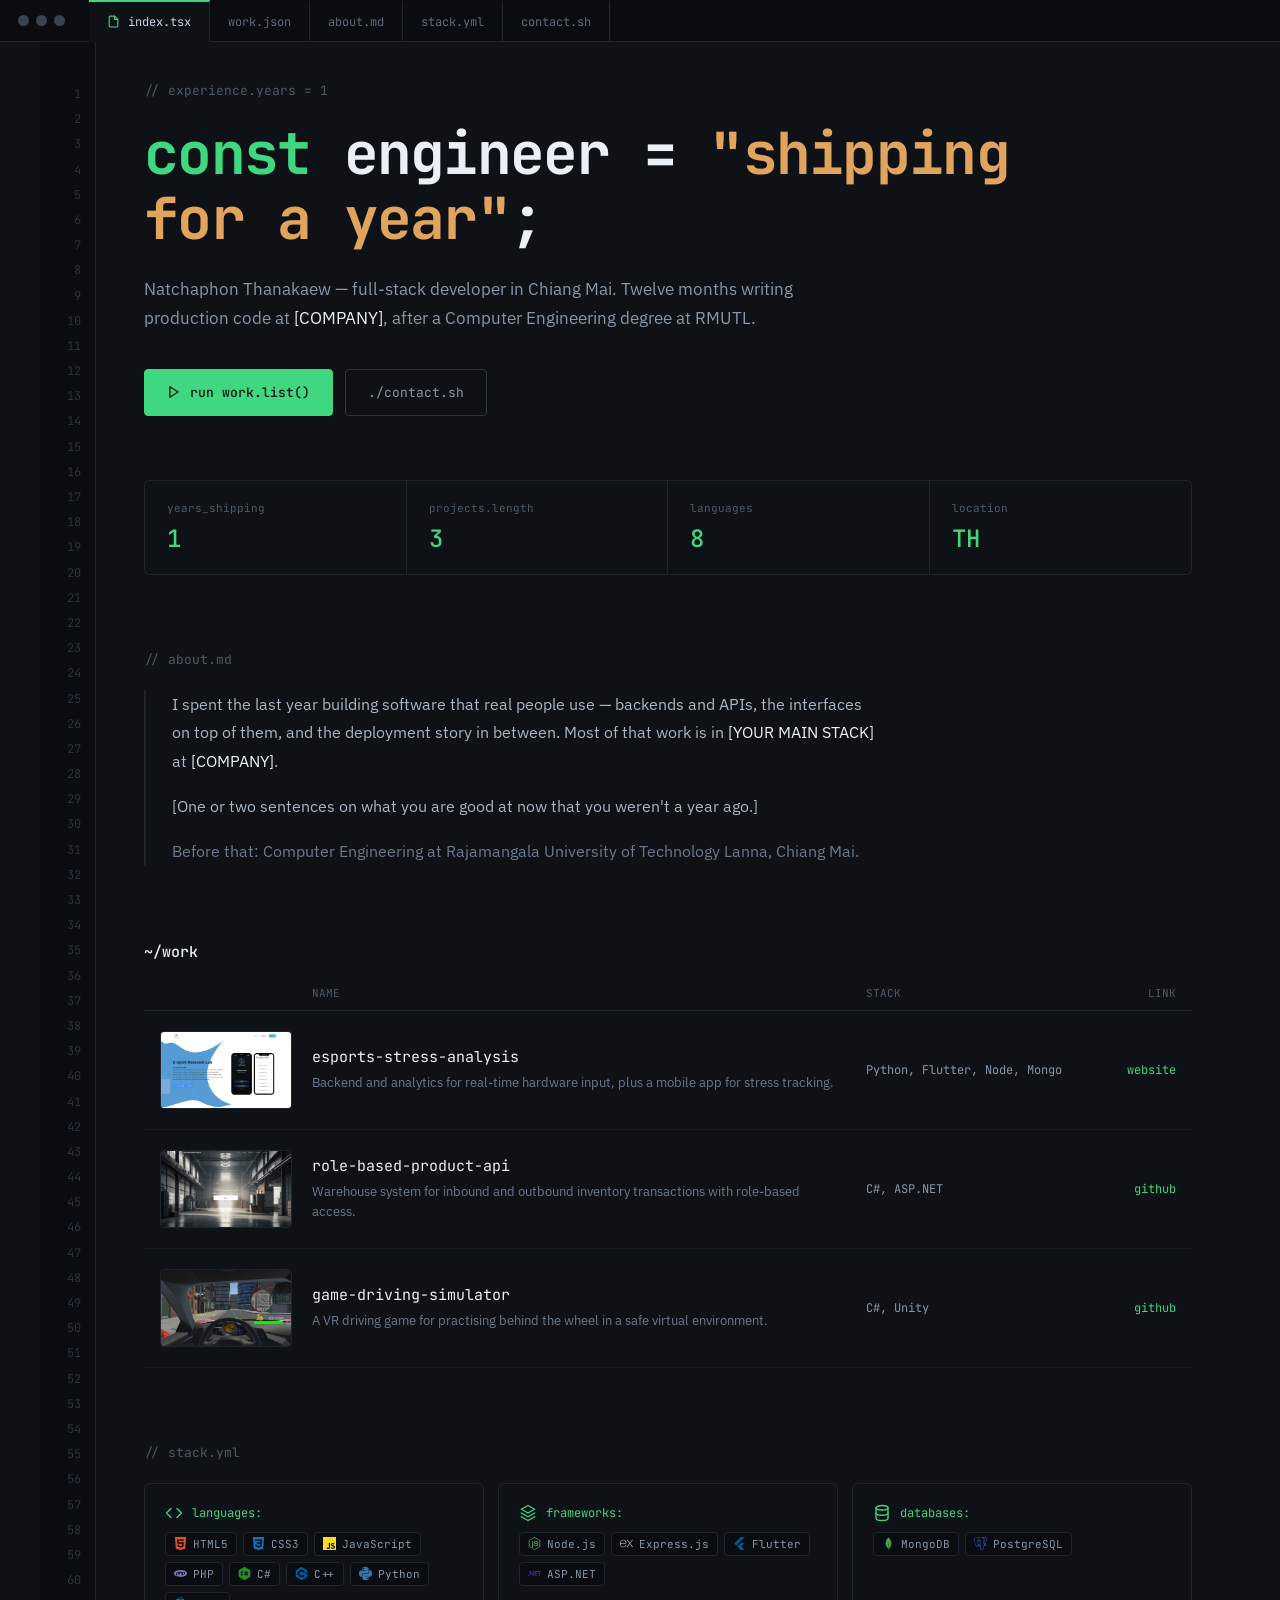
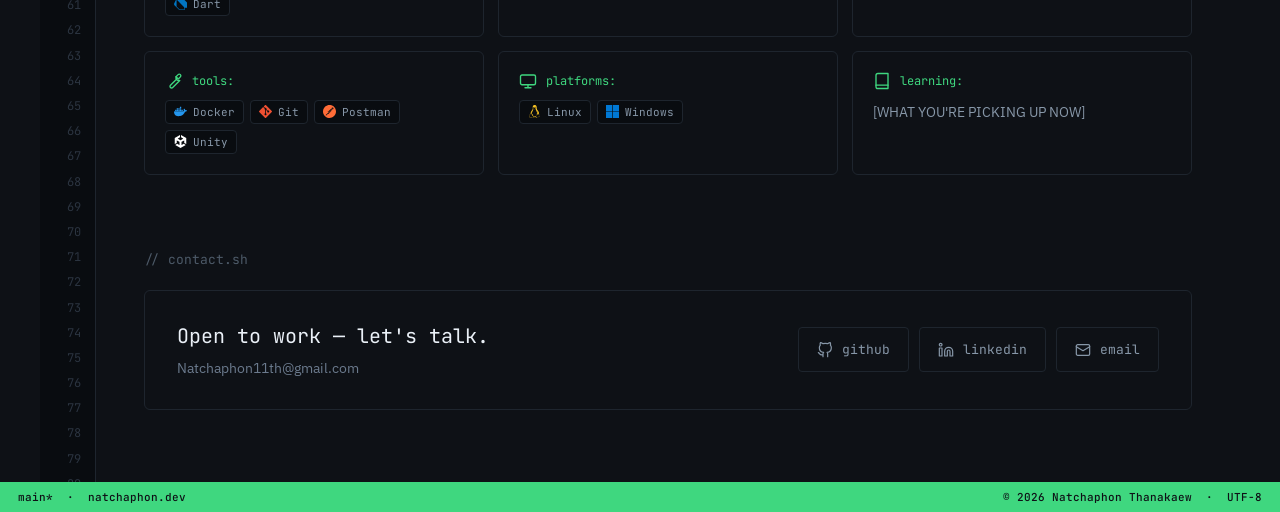
==== commit 206aafc3: "Use brand colours for tech logos and shrink the chips Colours come from Simple Icons' own data (v13 " ====
--- a/index.html
+++ b/index.html
@@ -147,14 +147,14 @@
               languages:
             </p>
             <div class="techs">
-              <span class="tech"><svg class="tech__icon" viewBox="0 0 24 24" aria-hidden="true"><path d="M1.5 0h21l-1.91 21.563L11.977 24l-8.564-2.438L1.5 0zm7.031 9.75l-.232-2.718 10.059.003.23-2.622L5.412 4.41l.698 8.01h9.126l-.326 3.426-2.91.804-2.955-.81-.188-2.11H6.248l.33 4.171L12 19.351l5.379-1.443.744-8.157H8.531z"></path></svg>HTML5</span>
-              <span class="tech"><svg class="tech__icon" viewBox="0 0 24 24" aria-hidden="true"><path d="M1.5 0h21l-1.91 21.563L11.977 24l-8.565-2.438L1.5 0zm17.09 4.413L5.41 4.41l.213 2.622 10.125.002-.255 2.716h-6.64l.24 2.573h6.182l-.366 3.523-2.91.804-2.956-.81-.188-2.11h-2.61l.29 3.855L12 19.288l5.373-1.53L18.59 4.414z"></path></svg>CSS3</span>
-              <span class="tech"><svg class="tech__icon" viewBox="0 0 24 24" aria-hidden="true"><path d="M0 0h24v24H0V0zm22.034 18.276c-.175-1.095-.888-2.015-3.003-2.873-.736-.345-1.554-.585-1.797-1.14-.091-.33-.105-.51-.046-.705.15-.646.915-.84 1.515-.66.39.12.75.42.976.9 1.034-.676 1.034-.676 1.755-1.125-.27-.42-.404-.601-.586-.78-.63-.705-1.469-1.065-2.834-1.034l-.705.089c-.676.165-1.32.525-1.71 1.005-1.14 1.291-.811 3.541.569 4.471 1.365 1.02 3.361 1.244 3.616 2.205.24 1.17-.87 1.545-1.966 1.41-.811-.18-1.26-.586-1.755-1.336l-1.83 1.051c.21.48.45.689.81 1.109 1.74 1.756 6.09 1.666 6.871-1.004.029-.09.24-.705.074-1.65l.046.067zm-8.983-7.245h-2.248c0 1.938-.009 3.864-.009 5.805 0 1.232.063 2.363-.138 2.711-.33.689-1.18.601-1.566.48-.396-.196-.597-.466-.83-.855-.063-.105-.11-.196-.127-.196l-1.825 1.125c.305.63.75 1.172 1.324 1.517.855.51 2.004.675 3.207.405.783-.226 1.458-.691 1.811-1.411.51-.93.402-2.07.397-3.346.012-2.054 0-4.109 0-6.179l.004-.056z"></path></svg>JavaScript</span>
-              <span class="tech"><svg class="tech__icon" viewBox="0 0 24 24" aria-hidden="true"><path d="M7.01 10.207h-.944l-.515 2.648h.838c.556 0 .97-.105 1.242-.314.272-.21.455-.559.55-1.049.092-.47.05-.802-.124-.995-.175-.193-.523-.29-1.047-.29zM12 5.688C5.373 5.688 0 8.514 0 12s5.373 6.313 12 6.313S24 15.486 24 12c0-3.486-5.373-6.312-12-6.312zm-3.26 7.451c-.261.25-.575.438-.917.551-.336.108-.765.164-1.285.164H5.357l-.327 1.681H3.652l1.23-6.326h2.65c.797 0 1.378.209 1.744.628.366.418.476 1.002.33 1.752a2.836 2.836 0 0 1-.305.847c-.143.255-.33.49-.561.703zm4.024.715l.543-2.799c.063-.318.039-.536-.068-.651-.107-.116-.336-.174-.687-.174H11.46l-.704 3.625H9.388l1.23-6.327h1.367l-.327 1.682h1.218c.767 0 1.295.134 1.586.401s.378.7.263 1.299l-.572 2.944h-1.389zm7.597-2.265a2.782 2.782 0 0 1-.305.847c-.143.255-.33.49-.561.703a2.44 2.44 0 0 1-.917.551c-.336.108-.765.164-1.286.164h-1.18l-.327 1.682h-1.378l1.23-6.326h2.649c.797 0 1.378.209 1.744.628.366.417.477 1.001.331 1.751zM17.766 10.207h-.943l-.516 2.648h.838c.557 0 .971-.105 1.242-.314.272-.21.455-.559.551-1.049.092-.47.049-.802-.125-.995s-.524-.29-1.047-.29z"></path></svg>PHP</span>
-              <span class="tech"><svg class="tech__icon" viewBox="0 0 24 24" aria-hidden="true"><path d="M1.194 7.543v8.913c0 1.103.588 2.122 1.544 2.674l7.718 4.456a3.086 3.086 0 0 0 3.088 0l7.718-4.456a3.087 3.087 0 0 0 1.544-2.674V7.543a3.084 3.084 0 0 0-1.544-2.673L13.544.414a3.086 3.086 0 0 0-3.088 0L2.738 4.87a3.085 3.085 0 0 0-1.544 2.673Zm5.403 2.914v3.087a.77.77 0 0 0 .772.772.773.773 0 0 0 .772-.772.773.773 0 0 1 1.317-.546.775.775 0 0 1 .226.546 2.314 2.314 0 1 1-4.631 0v-3.087c0-.615.244-1.203.679-1.637a2.312 2.312 0 0 1 3.274 0c.434.434.678 1.023.678 1.637a.769.769 0 0 1-.226.545.767.767 0 0 1-1.091 0 .77.77 0 0 1-.226-.545.77.77 0 0 0-.772-.772.771.771 0 0 0-.772.772Zm12.35 3.087a.77.77 0 0 1-.772.772h-.772v.772a.773.773 0 0 1-1.544 0v-.772h-1.544v.772a.773.773 0 0 1-1.317.546.775.775 0 0 1-.226-.546v-.772H12a.771.771 0 1 1 0-1.544h.772v-1.543H12a.77.77 0 1 1 0-1.544h.772v-.772a.773.773 0 0 1 1.317-.546.775.775 0 0 1 .226.546v.772h1.544v-.772a.773.773 0 0 1 1.544 0v.772h.772a.772.772 0 0 1 0 1.544h-.772v1.543h.772a.776.776 0 0 1 .772.772Zm-3.088-2.315h-1.544v1.543h1.544v-1.543Z"></path></svg>C#</span>
-              <span class="tech"><svg class="tech__icon" viewBox="0 0 24 24" aria-hidden="true"><path d="M22.394 6c-.167-.29-.398-.543-.652-.69L12.926.22c-.509-.294-1.34-.294-1.848 0L2.26 5.31c-.508.293-.923 1.013-.923 1.6v10.18c0 .294.104.62.271.91.167.29.398.543.652.69l8.816 5.09c.508.293 1.34.293 1.848 0l8.816-5.09c.254-.147.485-.4.652-.69.167-.29.27-.616.27-.91V6.91c.003-.294-.1-.62-.268-.91zM12 19.11c-3.92 0-7.109-3.19-7.109-7.11 0-3.92 3.19-7.11 7.11-7.11a7.133 7.133 0 016.156 3.553l-3.076 1.78a3.567 3.567 0 00-3.08-1.78A3.56 3.56 0 008.444 12 3.56 3.56 0 0012 15.555a3.57 3.57 0 003.08-1.778l3.078 1.78A7.135 7.135 0 0112 19.11zm7.11-6.715h-.79v.79h-.79v-.79h-.79v-.79h.79v-.79h.79v.79h.79zm2.962 0h-.79v.79h-.79v-.79h-.79v-.79h.79v-.79h.79v.79h.79z"></path></svg>C++</span>
-              <span class="tech"><svg class="tech__icon" viewBox="0 0 24 24" aria-hidden="true"><path d="M14.25.18l.9.2.73.26.59.3.45.32.34.34.25.34.16.33.1.3.04.26.02.2-.01.13V8.5l-.05.63-.13.55-.21.46-.26.38-.3.31-.33.25-.35.19-.35.14-.33.1-.3.07-.26.04-.21.02H8.77l-.69.05-.59.14-.5.22-.41.27-.33.32-.27.35-.2.36-.15.37-.1.35-.07.32-.04.27-.02.21v3.06H3.17l-.21-.03-.28-.07-.32-.12-.35-.18-.36-.26-.36-.36-.35-.46-.32-.59-.28-.73-.21-.88-.14-1.05-.05-1.23.06-1.22.16-1.04.24-.87.32-.71.36-.57.4-.44.42-.33.42-.24.4-.16.36-.1.32-.05.24-.01h.16l.06.01h8.16v-.83H6.18l-.01-2.75-.02-.37.05-.34.11-.31.17-.28.25-.26.31-.23.38-.2.44-.18.51-.15.58-.12.64-.1.71-.06.77-.04.84-.02 1.27.05zm-6.3 1.98l-.23.33-.08.41.08.41.23.34.33.22.41.09.41-.09.33-.22.23-.34.08-.41-.08-.41-.23-.33-.33-.22-.41-.09-.41.09zm13.09 3.95l.28.06.32.12.35.18.36.27.36.35.35.47.32.59.28.73.21.88.14 1.04.05 1.23-.06 1.23-.16 1.04-.24.86-.32.71-.36.57-.4.45-.42.33-.42.24-.4.16-.36.09-.32.05-.24.02-.16-.01h-8.22v.82h5.84l.01 2.76.02.36-.05.34-.11.31-.17.29-.25.25-.31.24-.38.2-.44.17-.51.15-.58.13-.64.09-.71.07-.77.04-.84.01-1.27-.04-1.07-.14-.9-.2-.73-.25-.59-.3-.45-.33-.34-.34-.25-.34-.16-.33-.1-.3-.04-.25-.02-.2.01-.13v-5.34l.05-.64.13-.54.21-.46.26-.38.3-.32.33-.24.35-.2.35-.14.33-.1.3-.06.26-.04.21-.02.13-.01h5.84l.69-.05.59-.14.5-.21.41-.28.33-.32.27-.35.2-.36.15-.36.1-.35.07-.32.04-.28.02-.21V6.07h2.09l.14.01zm-6.47 14.25l-.23.33-.08.41.08.41.23.33.33.23.41.08.41-.08.33-.23.23-.33.08-.41-.08-.41-.23-.33-.33-.23-.41-.08-.41.08z"></path></svg>Python</span>
-              <span class="tech"><svg class="tech__icon" viewBox="0 0 24 24" aria-hidden="true"><path d="M4.105 4.105S9.158 1.58 11.684.316a3.079 3.079 0 0 1 1.481-.315c.766.047 1.677.788 1.677.788L24 9.948v9.789h-4.263V24H9.789l-9-9C.303 14.5 0 13.795 0 13.105c0-.319.18-.818.316-1.105l3.789-7.895zm.679.679v11.787c.002.543.021 1.024.498 1.508L10.204 23h8.533v-4.263L4.784 4.784zm12.055-.678c-.899-.896-1.809-1.78-2.74-2.643-.302-.267-.567-.468-1.07-.462-.37.014-.87.195-.87.195L6.341 4.105l10.498.001z"></path></svg>Dart</span>
+              <span class="tech"><svg class="tech__icon" viewBox="0 0 24 24" aria-hidden="true" style="color: #E34F26"><path d="M1.5 0h21l-1.91 21.563L11.977 24l-8.564-2.438L1.5 0zm7.031 9.75l-.232-2.718 10.059.003.23-2.622L5.412 4.41l.698 8.01h9.126l-.326 3.426-2.91.804-2.955-.81-.188-2.11H6.248l.33 4.171L12 19.351l5.379-1.443.744-8.157H8.531z"></path></svg>HTML5</span>
+              <span class="tech"><svg class="tech__icon" viewBox="0 0 24 24" aria-hidden="true" style="color: #1572B6"><path d="M1.5 0h21l-1.91 21.563L11.977 24l-8.565-2.438L1.5 0zm17.09 4.413L5.41 4.41l.213 2.622 10.125.002-.255 2.716h-6.64l.24 2.573h6.182l-.366 3.523-2.91.804-2.956-.81-.188-2.11h-2.61l.29 3.855L12 19.288l5.373-1.53L18.59 4.414z"></path></svg>CSS3</span>
+              <span class="tech"><svg class="tech__icon" viewBox="0 0 24 24" aria-hidden="true" style="color: #F7DF1E"><path d="M0 0h24v24H0V0zm22.034 18.276c-.175-1.095-.888-2.015-3.003-2.873-.736-.345-1.554-.585-1.797-1.14-.091-.33-.105-.51-.046-.705.15-.646.915-.84 1.515-.66.39.12.75.42.976.9 1.034-.676 1.034-.676 1.755-1.125-.27-.42-.404-.601-.586-.78-.63-.705-1.469-1.065-2.834-1.034l-.705.089c-.676.165-1.32.525-1.71 1.005-1.14 1.291-.811 3.541.569 4.471 1.365 1.02 3.361 1.244 3.616 2.205.24 1.17-.87 1.545-1.966 1.41-.811-.18-1.26-.586-1.755-1.336l-1.83 1.051c.21.48.45.689.81 1.109 1.74 1.756 6.09 1.666 6.871-1.004.029-.09.24-.705.074-1.65l.046.067zm-8.983-7.245h-2.248c0 1.938-.009 3.864-.009 5.805 0 1.232.063 2.363-.138 2.711-.33.689-1.18.601-1.566.48-.396-.196-.597-.466-.83-.855-.063-.105-.11-.196-.127-.196l-1.825 1.125c.305.63.75 1.172 1.324 1.517.855.51 2.004.675 3.207.405.783-.226 1.458-.691 1.811-1.411.51-.93.402-2.07.397-3.346.012-2.054 0-4.109 0-6.179l.004-.056z"></path></svg>JavaScript</span>
+              <span class="tech"><svg class="tech__icon" viewBox="0 0 24 24" aria-hidden="true" style="color: #777BB4"><path d="M7.01 10.207h-.944l-.515 2.648h.838c.556 0 .97-.105 1.242-.314.272-.21.455-.559.55-1.049.092-.47.05-.802-.124-.995-.175-.193-.523-.29-1.047-.29zM12 5.688C5.373 5.688 0 8.514 0 12s5.373 6.313 12 6.313S24 15.486 24 12c0-3.486-5.373-6.312-12-6.312zm-3.26 7.451c-.261.25-.575.438-.917.551-.336.108-.765.164-1.285.164H5.357l-.327 1.681H3.652l1.23-6.326h2.65c.797 0 1.378.209 1.744.628.366.418.476 1.002.33 1.752a2.836 2.836 0 0 1-.305.847c-.143.255-.33.49-.561.703zm4.024.715l.543-2.799c.063-.318.039-.536-.068-.651-.107-.116-.336-.174-.687-.174H11.46l-.704 3.625H9.388l1.23-6.327h1.367l-.327 1.682h1.218c.767 0 1.295.134 1.586.401s.378.7.263 1.299l-.572 2.944h-1.389zm7.597-2.265a2.782 2.782 0 0 1-.305.847c-.143.255-.33.49-.561.703a2.44 2.44 0 0 1-.917.551c-.336.108-.765.164-1.286.164h-1.18l-.327 1.682h-1.378l1.23-6.326h2.649c.797 0 1.378.209 1.744.628.366.417.477 1.001.331 1.751zM17.766 10.207h-.943l-.516 2.648h.838c.557 0 .971-.105 1.242-.314.272-.21.455-.559.551-1.049.092-.47.049-.802-.125-.995s-.524-.29-1.047-.29z"></path></svg>PHP</span>
+              <span class="tech"><svg class="tech__icon" viewBox="0 0 24 24" aria-hidden="true" style="color: #239120"><path d="M1.194 7.543v8.913c0 1.103.588 2.122 1.544 2.674l7.718 4.456a3.086 3.086 0 0 0 3.088 0l7.718-4.456a3.087 3.087 0 0 0 1.544-2.674V7.543a3.084 3.084 0 0 0-1.544-2.673L13.544.414a3.086 3.086 0 0 0-3.088 0L2.738 4.87a3.085 3.085 0 0 0-1.544 2.673Zm5.403 2.914v3.087a.77.77 0 0 0 .772.772.773.773 0 0 0 .772-.772.773.773 0 0 1 1.317-.546.775.775 0 0 1 .226.546 2.314 2.314 0 1 1-4.631 0v-3.087c0-.615.244-1.203.679-1.637a2.312 2.312 0 0 1 3.274 0c.434.434.678 1.023.678 1.637a.769.769 0 0 1-.226.545.767.767 0 0 1-1.091 0 .77.77 0 0 1-.226-.545.77.77 0 0 0-.772-.772.771.771 0 0 0-.772.772Zm12.35 3.087a.77.77 0 0 1-.772.772h-.772v.772a.773.773 0 0 1-1.544 0v-.772h-1.544v.772a.773.773 0 0 1-1.317.546.775.775 0 0 1-.226-.546v-.772H12a.771.771 0 1 1 0-1.544h.772v-1.543H12a.77.77 0 1 1 0-1.544h.772v-.772a.773.773 0 0 1 1.317-.546.775.775 0 0 1 .226.546v.772h1.544v-.772a.773.773 0 0 1 1.544 0v.772h.772a.772.772 0 0 1 0 1.544h-.772v1.543h.772a.776.776 0 0 1 .772.772Zm-3.088-2.315h-1.544v1.543h1.544v-1.543Z"></path></svg>C#</span>
+              <span class="tech"><svg class="tech__icon" viewBox="0 0 24 24" aria-hidden="true" style="color: #00599C"><path d="M22.394 6c-.167-.29-.398-.543-.652-.69L12.926.22c-.509-.294-1.34-.294-1.848 0L2.26 5.31c-.508.293-.923 1.013-.923 1.6v10.18c0 .294.104.62.271.91.167.29.398.543.652.69l8.816 5.09c.508.293 1.34.293 1.848 0l8.816-5.09c.254-.147.485-.4.652-.69.167-.29.27-.616.27-.91V6.91c.003-.294-.1-.62-.268-.91zM12 19.11c-3.92 0-7.109-3.19-7.109-7.11 0-3.92 3.19-7.11 7.11-7.11a7.133 7.133 0 016.156 3.553l-3.076 1.78a3.567 3.567 0 00-3.08-1.78A3.56 3.56 0 008.444 12 3.56 3.56 0 0012 15.555a3.57 3.57 0 003.08-1.778l3.078 1.78A7.135 7.135 0 0112 19.11zm7.11-6.715h-.79v.79h-.79v-.79h-.79v-.79h.79v-.79h.79v.79h.79zm2.962 0h-.79v.79h-.79v-.79h-.79v-.79h.79v-.79h.79v.79h.79z"></path></svg>C++</span>
+              <span class="tech"><svg class="tech__icon" viewBox="0 0 24 24" aria-hidden="true" style="color: #3776AB"><path d="M14.25.18l.9.2.73.26.59.3.45.32.34.34.25.34.16.33.1.3.04.26.02.2-.01.13V8.5l-.05.63-.13.55-.21.46-.26.38-.3.31-.33.25-.35.19-.35.14-.33.1-.3.07-.26.04-.21.02H8.77l-.69.05-.59.14-.5.22-.41.27-.33.32-.27.35-.2.36-.15.37-.1.35-.07.32-.04.27-.02.21v3.06H3.17l-.21-.03-.28-.07-.32-.12-.35-.18-.36-.26-.36-.36-.35-.46-.32-.59-.28-.73-.21-.88-.14-1.05-.05-1.23.06-1.22.16-1.04.24-.87.32-.71.36-.57.4-.44.42-.33.42-.24.4-.16.36-.1.32-.05.24-.01h.16l.06.01h8.16v-.83H6.18l-.01-2.75-.02-.37.05-.34.11-.31.17-.28.25-.26.31-.23.38-.2.44-.18.51-.15.58-.12.64-.1.71-.06.77-.04.84-.02 1.27.05zm-6.3 1.98l-.23.33-.08.41.08.41.23.34.33.22.41.09.41-.09.33-.22.23-.34.08-.41-.08-.41-.23-.33-.33-.22-.41-.09-.41.09zm13.09 3.95l.28.06.32.12.35.18.36.27.36.35.35.47.32.59.28.73.21.88.14 1.04.05 1.23-.06 1.23-.16 1.04-.24.86-.32.71-.36.57-.4.45-.42.33-.42.24-.4.16-.36.09-.32.05-.24.02-.16-.01h-8.22v.82h5.84l.01 2.76.02.36-.05.34-.11.31-.17.29-.25.25-.31.24-.38.2-.44.17-.51.15-.58.13-.64.09-.71.07-.77.04-.84.01-1.27-.04-1.07-.14-.9-.2-.73-.25-.59-.3-.45-.33-.34-.34-.25-.34-.16-.33-.1-.3-.04-.25-.02-.2.01-.13v-5.34l.05-.64.13-.54.21-.46.26-.38.3-.32.33-.24.35-.2.35-.14.33-.1.3-.06.26-.04.21-.02.13-.01h5.84l.69-.05.59-.14.5-.21.41-.28.33-.32.27-.35.2-.36.15-.36.1-.35.07-.32.04-.28.02-.21V6.07h2.09l.14.01zm-6.47 14.25l-.23.33-.08.41.08.41.23.33.33.23.41.08.41-.08.33-.23.23-.33.08-.41-.08-.41-.23-.33-.33-.23-.41-.08-.41.08z"></path></svg>Python</span>
+              <span class="tech"><svg class="tech__icon" viewBox="0 0 24 24" aria-hidden="true" style="color: #0175C2"><path d="M4.105 4.105S9.158 1.58 11.684.316a3.079 3.079 0 0 1 1.481-.315c.766.047 1.677.788 1.677.788L24 9.948v9.789h-4.263V24H9.789l-9-9C.303 14.5 0 13.795 0 13.105c0-.319.18-.818.316-1.105l3.789-7.895zm.679.679v11.787c.002.543.021 1.024.498 1.508L10.204 23h8.533v-4.263L4.784 4.784zm12.055-.678c-.899-.896-1.809-1.78-2.74-2.643-.302-.267-.567-.468-1.07-.462-.37.014-.87.195-.87.195L6.341 4.105l10.498.001z"></path></svg>Dart</span>
             </div>
           </div>
           <div class="card">
@@ -163,10 +163,10 @@
               frameworks:
             </p>
             <div class="techs">
-              <span class="tech"><svg class="tech__icon" viewBox="0 0 24 24" aria-hidden="true"><path d="M11.998,24c-0.321,0-0.641-0.084-0.922-0.247l-2.936-1.737c-0.438-0.245-0.224-0.332-0.08-0.383 c0.585-0.203,0.703-0.25,1.328-0.604c0.065-0.037,0.151-0.023,0.218,0.017l2.256,1.339c0.082,0.045,0.197,0.045,0.272,0l8.795-5.076 c0.082-0.047,0.134-0.141,0.134-0.238V6.921c0-0.099-0.053-0.192-0.137-0.242l-8.791-5.072c-0.081-0.047-0.189-0.047-0.271,0 L3.075,6.68C2.99,6.729,2.936,6.825,2.936,6.921v10.15c0,0.097,0.054,0.189,0.139,0.235l2.409,1.392 c1.307,0.654,2.108-0.116,2.108-0.89V7.787c0-0.142,0.114-0.253,0.256-0.253h1.115c0.139,0,0.255,0.112,0.255,0.253v10.021 c0,1.745-0.95,2.745-2.604,2.745c-0.508,0-0.909,0-2.026-0.551L2.28,18.675c-0.57-0.329-0.922-0.945-0.922-1.604V6.921 c0-0.659,0.353-1.275,0.922-1.603l8.795-5.082c0.557-0.315,1.296-0.315,1.848,0l8.794,5.082c0.57,0.329,0.924,0.944,0.924,1.603 v10.15c0,0.659-0.354,1.273-0.924,1.604l-8.794,5.078C12.643,23.916,12.324,24,11.998,24z M19.099,13.993 c0-1.9-1.284-2.406-3.987-2.763c-2.731-0.361-3.009-0.548-3.009-1.187c0-0.528,0.235-1.233,2.258-1.233 c1.807,0,2.473,0.389,2.747,1.607c0.024,0.115,0.129,0.199,0.247,0.199h1.141c0.071,0,0.138-0.031,0.186-0.081 c0.048-0.054,0.074-0.123,0.067-0.196c-0.177-2.098-1.571-3.076-4.388-3.076c-2.508,0-4.004,1.058-4.004,2.833 c0,1.925,1.488,2.457,3.895,2.695c2.88,0.282,3.103,0.703,3.103,1.269c0,0.983-0.789,1.402-2.642,1.402 c-2.327,0-2.839-0.584-3.011-1.742c-0.02-0.124-0.126-0.215-0.253-0.215h-1.137c-0.141,0-0.254,0.112-0.254,0.253 c0,1.482,0.806,3.248,4.655,3.248C17.501,17.007,19.099,15.91,19.099,13.993z"></path></svg>Node.js</span>
-              <span class="tech"><svg class="tech__icon" viewBox="0 0 24 24" aria-hidden="true"><path d="M24 18.588a1.529 1.529 0 01-1.895-.72l-3.45-4.771-.5-.667-4.003 5.444a1.466 1.466 0 01-1.802.708l5.158-6.92-4.798-6.251a1.595 1.595 0 011.9.666l3.576 4.83 3.596-4.81a1.435 1.435 0 011.788-.668L21.708 7.9l-2.522 3.283a.666.666 0 000 .994l4.804 6.412zM.002 11.576l.42-2.075c1.154-4.103 5.858-5.81 9.094-3.27 1.895 1.489 2.368 3.597 2.275 5.973H1.116C.943 16.447 4.005 19.009 7.92 17.7a4.078 4.078 0 002.582-2.876c.207-.666.548-.78 1.174-.588a5.417 5.417 0 01-2.589 3.957 6.272 6.272 0 01-7.306-.933 6.575 6.575 0 01-1.64-3.858c0-.235-.08-.455-.134-.666A88.33 88.33 0 010 11.577zm1.127-.286h9.654c-.06-3.076-2.001-5.258-4.59-5.278-2.882-.04-4.944 2.094-5.071 5.264z"></path></svg>Express.js</span>
-              <span class="tech"><svg class="tech__icon" viewBox="0 0 24 24" aria-hidden="true"><path d="M14.314 0L2.3 12 6 15.7 21.684.013h-7.357zm.014 11.072L7.857 17.53l6.47 6.47H21.7l-6.46-6.468 6.46-6.46h-7.37z"></path></svg>Flutter</span>
-              <span class="tech"><svg class="tech__icon" viewBox="0 0 24 24" aria-hidden="true"><path d="M24 8.77h-2.468v7.565h-1.425V8.77h-2.462V7.53H24zm-6.852 7.565h-4.821V7.53h4.63v1.24h-3.205v2.494h2.953v1.234h-2.953v2.604h3.396zm-6.708 0H8.882L4.78 9.863a2.896 2.896 0 0 1-.258-.51h-.036c.032.189.048.592.048 1.21v5.772H3.157V7.53h1.659l3.965 6.32c.167.261.275.442.323.54h.024c-.04-.233-.06-.629-.06-1.185V7.529h1.372zm-8.703-.693a.868.829 0 0 1-.869.829.868.829 0 0 1-.868-.83.868.829 0 0 1 .868-.828.868.829 0 0 1 .869.829Z"></path></svg>ASP.NET</span>
+              <span class="tech"><svg class="tech__icon" viewBox="0 0 24 24" aria-hidden="true" style="color: #5FA04E"><path d="M11.998,24c-0.321,0-0.641-0.084-0.922-0.247l-2.936-1.737c-0.438-0.245-0.224-0.332-0.08-0.383 c0.585-0.203,0.703-0.25,1.328-0.604c0.065-0.037,0.151-0.023,0.218,0.017l2.256,1.339c0.082,0.045,0.197,0.045,0.272,0l8.795-5.076 c0.082-0.047,0.134-0.141,0.134-0.238V6.921c0-0.099-0.053-0.192-0.137-0.242l-8.791-5.072c-0.081-0.047-0.189-0.047-0.271,0 L3.075,6.68C2.99,6.729,2.936,6.825,2.936,6.921v10.15c0,0.097,0.054,0.189,0.139,0.235l2.409,1.392 c1.307,0.654,2.108-0.116,2.108-0.89V7.787c0-0.142,0.114-0.253,0.256-0.253h1.115c0.139,0,0.255,0.112,0.255,0.253v10.021 c0,1.745-0.95,2.745-2.604,2.745c-0.508,0-0.909,0-2.026-0.551L2.28,18.675c-0.57-0.329-0.922-0.945-0.922-1.604V6.921 c0-0.659,0.353-1.275,0.922-1.603l8.795-5.082c0.557-0.315,1.296-0.315,1.848,0l8.794,5.082c0.57,0.329,0.924,0.944,0.924,1.603 v10.15c0,0.659-0.354,1.273-0.924,1.604l-8.794,5.078C12.643,23.916,12.324,24,11.998,24z M19.099,13.993 c0-1.9-1.284-2.406-3.987-2.763c-2.731-0.361-3.009-0.548-3.009-1.187c0-0.528,0.235-1.233,2.258-1.233 c1.807,0,2.473,0.389,2.747,1.607c0.024,0.115,0.129,0.199,0.247,0.199h1.141c0.071,0,0.138-0.031,0.186-0.081 c0.048-0.054,0.074-0.123,0.067-0.196c-0.177-2.098-1.571-3.076-4.388-3.076c-2.508,0-4.004,1.058-4.004,2.833 c0,1.925,1.488,2.457,3.895,2.695c2.88,0.282,3.103,0.703,3.103,1.269c0,0.983-0.789,1.402-2.642,1.402 c-2.327,0-2.839-0.584-3.011-1.742c-0.02-0.124-0.126-0.215-0.253-0.215h-1.137c-0.141,0-0.254,0.112-0.254,0.253 c0,1.482,0.806,3.248,4.655,3.248C17.501,17.007,19.099,15.91,19.099,13.993z"></path></svg>Node.js</span>
+              <span class="tech"><svg class="tech__icon" viewBox="0 0 24 24" aria-hidden="true" style="color: #D5DEE8"><path d="M24 18.588a1.529 1.529 0 01-1.895-.72l-3.45-4.771-.5-.667-4.003 5.444a1.466 1.466 0 01-1.802.708l5.158-6.92-4.798-6.251a1.595 1.595 0 011.9.666l3.576 4.83 3.596-4.81a1.435 1.435 0 011.788-.668L21.708 7.9l-2.522 3.283a.666.666 0 000 .994l4.804 6.412zM.002 11.576l.42-2.075c1.154-4.103 5.858-5.81 9.094-3.27 1.895 1.489 2.368 3.597 2.275 5.973H1.116C.943 16.447 4.005 19.009 7.92 17.7a4.078 4.078 0 002.582-2.876c.207-.666.548-.78 1.174-.588a5.417 5.417 0 01-2.589 3.957 6.272 6.272 0 01-7.306-.933 6.575 6.575 0 01-1.64-3.858c0-.235-.08-.455-.134-.666A88.33 88.33 0 010 11.577zm1.127-.286h9.654c-.06-3.076-2.001-5.258-4.59-5.278-2.882-.04-4.944 2.094-5.071 5.264z"></path></svg>Express.js</span>
+              <span class="tech"><svg class="tech__icon" viewBox="0 0 24 24" aria-hidden="true" style="color: #02569B"><path d="M14.314 0L2.3 12 6 15.7 21.684.013h-7.357zm.014 11.072L7.857 17.53l6.47 6.47H21.7l-6.46-6.468 6.46-6.46h-7.37z"></path></svg>Flutter</span>
+              <span class="tech"><svg class="tech__icon" viewBox="0 0 24 24" aria-hidden="true" style="color: #512BD4"><path d="M24 8.77h-2.468v7.565h-1.425V8.77h-2.462V7.53H24zm-6.852 7.565h-4.821V7.53h4.63v1.24h-3.205v2.494h2.953v1.234h-2.953v2.604h3.396zm-6.708 0H8.882L4.78 9.863a2.896 2.896 0 0 1-.258-.51h-.036c.032.189.048.592.048 1.21v5.772H3.157V7.53h1.659l3.965 6.32c.167.261.275.442.323.54h.024c-.04-.233-.06-.629-.06-1.185V7.529h1.372zm-8.703-.693a.868.829 0 0 1-.869.829.868.829 0 0 1-.868-.83.868.829 0 0 1 .868-.828.868.829 0 0 1 .869.829Z"></path></svg>ASP.NET</span>
             </div>
           </div>
           <div class="card">
@@ -175,8 +175,8 @@
               databases:
             </p>
             <div class="techs">
-              <span class="tech"><svg class="tech__icon" viewBox="0 0 24 24" aria-hidden="true"><path d="M17.193 9.555c-1.264-5.58-4.252-7.414-4.573-8.115-.28-.394-.53-.954-.735-1.44-.036.495-.055.685-.523 1.184-.723.566-4.438 3.682-4.74 10.02-.282 5.912 4.27 9.435 4.888 9.884l.07.05A73.49 73.49 0 0111.91 24h.481c.114-1.032.284-2.056.51-3.07.417-.296.604-.463.85-.693a11.342 11.342 0 003.639-8.464c.01-.814-.103-1.662-.197-2.218zm-5.336 8.195s0-8.291.275-8.29c.213 0 .49 10.695.49 10.695-.381-.045-.765-1.76-.765-2.405z"></path></svg>MongoDB</span>
-              <span class="tech"><svg class="tech__icon" viewBox="0 0 24 24" aria-hidden="true"><path d="M23.5594 14.7228a.5269.5269 0 0 0-.0563-.1191c-.139-.2632-.4768-.3418-1.0074-.2321-1.6533.3411-2.2935.1312-2.5256-.0191 1.342-2.0482 2.445-4.522 3.0411-6.8297.2714-1.0507.7982-3.5237.1222-4.7316a1.5641 1.5641 0 0 0-.1509-.235C21.6931.9086 19.8007.0248 17.5099.0005c-1.4947-.0158-2.7705.3461-3.1161.4794a9.449 9.449 0 0 0-.5159-.0816 8.044 8.044 0 0 0-1.3114-.1278c-1.1822-.0184-2.2038.2642-3.0498.8406-.8573-.3211-4.7888-1.645-7.2219.0788C.9359 2.1526.3086 3.8733.4302 6.3043c.0409.818.5069 3.334 1.2423 5.7436.4598 1.5065.9387 2.7019 1.4334 3.582.553.9942 1.1259 1.5933 1.7143 1.7895.4474.1491 1.1327.1441 1.8581-.7279.8012-.9635 1.5903-1.8258 1.9446-2.2069.4351.2355.9064.3625 1.39.3772a.0569.0569 0 0 0 .0004.0041 11.0312 11.0312 0 0 0-.2472.3054c-.3389.4302-.4094.5197-1.5002.7443-.3102.064-1.1344.2339-1.1464.8115-.0025.1224.0329.2309.0919.3268.2269.4231.9216.6097 1.015.6331 1.3345.3335 2.5044.092 3.3714-.6787-.017 2.231.0775 4.4174.3454 5.0874.2212.5529.7618 1.9045 2.4692 1.9043.2505 0 .5263-.0291.8296-.0941 1.7819-.3821 2.5557-1.1696 2.855-2.9059.1503-.8707.4016-2.8753.5388-4.1012.0169-.0703.0357-.1207.057-.1362.0007-.0005.0697-.0471.4272.0307a.3673.3673 0 0 0 .0443.0068l.2539.0223.0149.001c.8468.0384 1.9114-.1426 2.5312-.4308.6438-.2988 1.8057-1.0323 1.5951-1.6698zM2.371 11.8765c-.7435-2.4358-1.1779-4.8851-1.2123-5.5719-.1086-2.1714.4171-3.6829 1.5623-4.4927 1.8367-1.2986 4.8398-.5408 6.108-.13-.0032.0032-.0066.0061-.0098.0094-2.0238 2.044-1.9758 5.536-1.9708 5.7495-.0002.0823.0066.1989.0162.3593.0348.5873.0996 1.6804-.0735 2.9184-.1609 1.1504.1937 2.2764.9728 3.0892.0806.0841.1648.1631.2518.2374-.3468.3714-1.1004 1.1926-1.9025 2.1576-.5677.6825-.9597.5517-1.0886.5087-.3919-.1307-.813-.5871-1.2381-1.3223-.4796-.839-.9635-2.0317-1.4155-3.5126zm6.0072 5.0871c-.1711-.0428-.3271-.1132-.4322-.1772.0889-.0394.2374-.0902.4833-.1409 1.2833-.2641 1.4815-.4506 1.9143-1.0002.0992-.126.2116-.2687.3673-.4426a.3549.3549 0 0 0 .0737-.1298c.1708-.1513.2724-.1099.4369-.0417.156.0646.3078.26.3695.4752.0291.1016.0619.2945-.0452.4444-.9043 1.2658-2.2216 1.2494-3.1676 1.0128zm2.094-3.988-.0525.141c-.133.3566-.2567.6881-.3334 1.003-.6674-.0021-1.3168-.2872-1.8105-.8024-.6279-.6551-.9131-1.5664-.7825-2.5004.1828-1.3079.1153-2.4468.079-3.0586-.005-.0857-.0095-.1607-.0122-.2199.2957-.2621 1.6659-.9962 2.6429-.7724.4459.1022.7176.4057.8305.928.5846 2.7038.0774 3.8307-.3302 4.7363-.084.1866-.1633.3629-.2311.5454zm7.3637 4.5725c-.0169.1768-.0358.376-.0618.5959l-.146.4383a.3547.3547 0 0 0-.0182.1077c-.0059.4747-.054.6489-.115.8693-.0634.2292-.1353.4891-.1794 1.0575-.11 1.4143-.8782 2.2267-2.4172 2.5565-1.5155.3251-1.7843-.4968-2.0212-1.2217a6.5824 6.5824 0 0 0-.0769-.2266c-.2154-.5858-.1911-1.4119-.1574-2.5551.0165-.5612-.0249-1.9013-.3302-2.6462.0044-.2932.0106-.5909.019-.8918a.3529.3529 0 0 0-.0153-.1126 1.4927 1.4927 0 0 0-.0439-.208c-.1226-.4283-.4213-.7866-.7797-.9351-.1424-.059-.4038-.1672-.7178-.0869.067-.276.1831-.5875.309-.9249l.0529-.142c.0595-.16.134-.3257.213-.5012.4265-.9476 1.0106-2.2453.3766-5.1772-.2374-1.0981-1.0304-1.6343-2.2324-1.5098-.7207.0746-1.3799.3654-1.7088.5321a5.6716 5.6716 0 0 0-.1958.1041c.0918-1.1064.4386-3.1741 1.7357-4.4823a4.0306 4.0306 0 0 1 .3033-.276.3532.3532 0 0 0 .1447-.0644c.7524-.5706 1.6945-.8506 2.802-.8325.4091.0067.8017.0339 1.1742.081 1.939.3544 3.2439 1.4468 4.0359 2.3827.8143.9623 1.2552 1.9315 1.4312 2.4543-1.3232-.1346-2.2234.1268-2.6797.779-.9926 1.4189.543 4.1729 1.2811 5.4964.1353.2426.2522.4522.2889.5413.2403.5825.5515.9713.7787 1.2552.0696.087.1372.1714.1885.245-.4008.1155-1.1208.3825-1.0552 1.717-.0123.1563-.0423.4469-.0834.8148-.0461.2077-.0702.4603-.0994.7662zm.8905-1.6211c-.0405-.8316.2691-.9185.5967-1.0105a2.8566 2.8566 0 0 0 .135-.0406 1.202 1.202 0 0 0 .1342.103c.5703.3765 1.5823.4213 3.0068.1344-.2016.1769-.5189.3994-.9533.6011-.4098.1903-1.0957.333-1.7473.3636-.7197.0336-1.0859-.0807-1.1721-.151zm.5695-9.2712c-.0059.3508-.0542.6692-.1054 1.0017-.055.3576-.112.7274-.1264 1.1762-.0142.4368.0404.8909.0932 1.3301.1066.887.216 1.8003-.2075 2.7014a3.5272 3.5272 0 0 1-.1876-.3856c-.0527-.1276-.1669-.3326-.3251-.6162-.6156-1.1041-2.0574-3.6896-1.3193-4.7446.3795-.5427 1.3408-.5661 2.1781-.463zm.2284 7.0137a12.3762 12.3762 0 0 0-.0853-.1074l-.0355-.0444c.7262-1.1995.5842-2.3862.4578-3.4385-.0519-.4318-.1009-.8396-.0885-1.2226.0129-.4061.0666-.7543.1185-1.0911.0639-.415.1288-.8443.1109-1.3505.0134-.0531.0188-.1158.0118-.1902-.0457-.4855-.5999-1.938-1.7294-3.253-.6076-.7073-1.4896-1.4972-2.6889-2.0395.5251-.1066 1.2328-.2035 2.0244-.1859 2.0515.0456 3.6746.8135 4.8242 2.2824a.908.908 0 0 1 .0667.1002c.7231 1.3556-.2762 6.2751-2.9867 10.5405zm-8.8166-6.1162c-.025.1794-.3089.4225-.6211.4225a.5821.5821 0 0 1-.0809-.0056c-.1873-.026-.3765-.144-.5059-.3156-.0458-.0605-.1203-.178-.1055-.2844.0055-.0401.0261-.0985.0925-.1488.1182-.0894.3518-.1226.6096-.0867.3163.0441.6426.1938.6113.4186zm7.9305-.4114c.0111.0792-.049.201-.1531.3102-.0683.0717-.212.1961-.4079.2232a.5456.5456 0 0 1-.075.0052c-.2935 0-.5414-.2344-.5607-.3717-.024-.1765.2641-.3106.5611-.352.297-.0414.6111.0088.6356.1851z"></path></svg>PostgreSQL</span>
+              <span class="tech"><svg class="tech__icon" viewBox="0 0 24 24" aria-hidden="true" style="color: #47A248"><path d="M17.193 9.555c-1.264-5.58-4.252-7.414-4.573-8.115-.28-.394-.53-.954-.735-1.44-.036.495-.055.685-.523 1.184-.723.566-4.438 3.682-4.74 10.02-.282 5.912 4.27 9.435 4.888 9.884l.07.05A73.49 73.49 0 0111.91 24h.481c.114-1.032.284-2.056.51-3.07.417-.296.604-.463.85-.693a11.342 11.342 0 003.639-8.464c.01-.814-.103-1.662-.197-2.218zm-5.336 8.195s0-8.291.275-8.29c.213 0 .49 10.695.49 10.695-.381-.045-.765-1.76-.765-2.405z"></path></svg>MongoDB</span>
+              <span class="tech"><svg class="tech__icon" viewBox="0 0 24 24" aria-hidden="true" style="color: #4169E1"><path d="M23.5594 14.7228a.5269.5269 0 0 0-.0563-.1191c-.139-.2632-.4768-.3418-1.0074-.2321-1.6533.3411-2.2935.1312-2.5256-.0191 1.342-2.0482 2.445-4.522 3.0411-6.8297.2714-1.0507.7982-3.5237.1222-4.7316a1.5641 1.5641 0 0 0-.1509-.235C21.6931.9086 19.8007.0248 17.5099.0005c-1.4947-.0158-2.7705.3461-3.1161.4794a9.449 9.449 0 0 0-.5159-.0816 8.044 8.044 0 0 0-1.3114-.1278c-1.1822-.0184-2.2038.2642-3.0498.8406-.8573-.3211-4.7888-1.645-7.2219.0788C.9359 2.1526.3086 3.8733.4302 6.3043c.0409.818.5069 3.334 1.2423 5.7436.4598 1.5065.9387 2.7019 1.4334 3.582.553.9942 1.1259 1.5933 1.7143 1.7895.4474.1491 1.1327.1441 1.8581-.7279.8012-.9635 1.5903-1.8258 1.9446-2.2069.4351.2355.9064.3625 1.39.3772a.0569.0569 0 0 0 .0004.0041 11.0312 11.0312 0 0 0-.2472.3054c-.3389.4302-.4094.5197-1.5002.7443-.3102.064-1.1344.2339-1.1464.8115-.0025.1224.0329.2309.0919.3268.2269.4231.9216.6097 1.015.6331 1.3345.3335 2.5044.092 3.3714-.6787-.017 2.231.0775 4.4174.3454 5.0874.2212.5529.7618 1.9045 2.4692 1.9043.2505 0 .5263-.0291.8296-.0941 1.7819-.3821 2.5557-1.1696 2.855-2.9059.1503-.8707.4016-2.8753.5388-4.1012.0169-.0703.0357-.1207.057-.1362.0007-.0005.0697-.0471.4272.0307a.3673.3673 0 0 0 .0443.0068l.2539.0223.0149.001c.8468.0384 1.9114-.1426 2.5312-.4308.6438-.2988 1.8057-1.0323 1.5951-1.6698zM2.371 11.8765c-.7435-2.4358-1.1779-4.8851-1.2123-5.5719-.1086-2.1714.4171-3.6829 1.5623-4.4927 1.8367-1.2986 4.8398-.5408 6.108-.13-.0032.0032-.0066.0061-.0098.0094-2.0238 2.044-1.9758 5.536-1.9708 5.7495-.0002.0823.0066.1989.0162.3593.0348.5873.0996 1.6804-.0735 2.9184-.1609 1.1504.1937 2.2764.9728 3.0892.0806.0841.1648.1631.2518.2374-.3468.3714-1.1004 1.1926-1.9025 2.1576-.5677.6825-.9597.5517-1.0886.5087-.3919-.1307-.813-.5871-1.2381-1.3223-.4796-.839-.9635-2.0317-1.4155-3.5126zm6.0072 5.0871c-.1711-.0428-.3271-.1132-.4322-.1772.0889-.0394.2374-.0902.4833-.1409 1.2833-.2641 1.4815-.4506 1.9143-1.0002.0992-.126.2116-.2687.3673-.4426a.3549.3549 0 0 0 .0737-.1298c.1708-.1513.2724-.1099.4369-.0417.156.0646.3078.26.3695.4752.0291.1016.0619.2945-.0452.4444-.9043 1.2658-2.2216 1.2494-3.1676 1.0128zm2.094-3.988-.0525.141c-.133.3566-.2567.6881-.3334 1.003-.6674-.0021-1.3168-.2872-1.8105-.8024-.6279-.6551-.9131-1.5664-.7825-2.5004.1828-1.3079.1153-2.4468.079-3.0586-.005-.0857-.0095-.1607-.0122-.2199.2957-.2621 1.6659-.9962 2.6429-.7724.4459.1022.7176.4057.8305.928.5846 2.7038.0774 3.8307-.3302 4.7363-.084.1866-.1633.3629-.2311.5454zm7.3637 4.5725c-.0169.1768-.0358.376-.0618.5959l-.146.4383a.3547.3547 0 0 0-.0182.1077c-.0059.4747-.054.6489-.115.8693-.0634.2292-.1353.4891-.1794 1.0575-.11 1.4143-.8782 2.2267-2.4172 2.5565-1.5155.3251-1.7843-.4968-2.0212-1.2217a6.5824 6.5824 0 0 0-.0769-.2266c-.2154-.5858-.1911-1.4119-.1574-2.5551.0165-.5612-.0249-1.9013-.3302-2.6462.0044-.2932.0106-.5909.019-.8918a.3529.3529 0 0 0-.0153-.1126 1.4927 1.4927 0 0 0-.0439-.208c-.1226-.4283-.4213-.7866-.7797-.9351-.1424-.059-.4038-.1672-.7178-.0869.067-.276.1831-.5875.309-.9249l.0529-.142c.0595-.16.134-.3257.213-.5012.4265-.9476 1.0106-2.2453.3766-5.1772-.2374-1.0981-1.0304-1.6343-2.2324-1.5098-.7207.0746-1.3799.3654-1.7088.5321a5.6716 5.6716 0 0 0-.1958.1041c.0918-1.1064.4386-3.1741 1.7357-4.4823a4.0306 4.0306 0 0 1 .3033-.276.3532.3532 0 0 0 .1447-.0644c.7524-.5706 1.6945-.8506 2.802-.8325.4091.0067.8017.0339 1.1742.081 1.939.3544 3.2439 1.4468 4.0359 2.3827.8143.9623 1.2552 1.9315 1.4312 2.4543-1.3232-.1346-2.2234.1268-2.6797.779-.9926 1.4189.543 4.1729 1.2811 5.4964.1353.2426.2522.4522.2889.5413.2403.5825.5515.9713.7787 1.2552.0696.087.1372.1714.1885.245-.4008.1155-1.1208.3825-1.0552 1.717-.0123.1563-.0423.4469-.0834.8148-.0461.2077-.0702.4603-.0994.7662zm.8905-1.6211c-.0405-.8316.2691-.9185.5967-1.0105a2.8566 2.8566 0 0 0 .135-.0406 1.202 1.202 0 0 0 .1342.103c.5703.3765 1.5823.4213 3.0068.1344-.2016.1769-.5189.3994-.9533.6011-.4098.1903-1.0957.333-1.7473.3636-.7197.0336-1.0859-.0807-1.1721-.151zm.5695-9.2712c-.0059.3508-.0542.6692-.1054 1.0017-.055.3576-.112.7274-.1264 1.1762-.0142.4368.0404.8909.0932 1.3301.1066.887.216 1.8003-.2075 2.7014a3.5272 3.5272 0 0 1-.1876-.3856c-.0527-.1276-.1669-.3326-.3251-.6162-.6156-1.1041-2.0574-3.6896-1.3193-4.7446.3795-.5427 1.3408-.5661 2.1781-.463zm.2284 7.0137a12.3762 12.3762 0 0 0-.0853-.1074l-.0355-.0444c.7262-1.1995.5842-2.3862.4578-3.4385-.0519-.4318-.1009-.8396-.0885-1.2226.0129-.4061.0666-.7543.1185-1.0911.0639-.415.1288-.8443.1109-1.3505.0134-.0531.0188-.1158.0118-.1902-.0457-.4855-.5999-1.938-1.7294-3.253-.6076-.7073-1.4896-1.4972-2.6889-2.0395.5251-.1066 1.2328-.2035 2.0244-.1859 2.0515.0456 3.6746.8135 4.8242 2.2824a.908.908 0 0 1 .0667.1002c.7231 1.3556-.2762 6.2751-2.9867 10.5405zm-8.8166-6.1162c-.025.1794-.3089.4225-.6211.4225a.5821.5821 0 0 1-.0809-.0056c-.1873-.026-.3765-.144-.5059-.3156-.0458-.0605-.1203-.178-.1055-.2844.0055-.0401.0261-.0985.0925-.1488.1182-.0894.3518-.1226.6096-.0867.3163.0441.6426.1938.6113.4186zm7.9305-.4114c.0111.0792-.049.201-.1531.3102-.0683.0717-.212.1961-.4079.2232a.5456.5456 0 0 1-.075.0052c-.2935 0-.5414-.2344-.5607-.3717-.024-.1765.2641-.3106.5611-.352.297-.0414.6111.0088.6356.1851z"></path></svg>PostgreSQL</span>
             </div>
           </div>
           <div class="card">
@@ -185,10 +185,10 @@
               tools:
             </p>
             <div class="techs">
-              <span class="tech"><svg class="tech__icon" viewBox="0 0 24 24" aria-hidden="true"><path d="M13.983 11.078h2.119a.186.186 0 00.186-.185V9.006a.186.186 0 00-.186-.186h-2.119a.185.185 0 00-.185.185v1.888c0 .102.083.185.185.185m-2.954-5.43h2.118a.186.186 0 00.186-.186V3.574a.186.186 0 00-.186-.185h-2.118a.185.185 0 00-.185.185v1.888c0 .102.082.185.185.185m0 2.716h2.118a.187.187 0 00.186-.186V6.29a.186.186 0 00-.186-.185h-2.118a.185.185 0 00-.185.185v1.887c0 .102.082.185.185.186m-2.93 0h2.12a.186.186 0 00.184-.186V6.29a.185.185 0 00-.185-.185H8.1a.185.185 0 00-.185.185v1.887c0 .102.083.185.185.186m-2.964 0h2.119a.186.186 0 00.185-.186V6.29a.185.185 0 00-.185-.185H5.136a.186.186 0 00-.186.185v1.887c0 .102.084.185.186.186m5.893 2.715h2.118a.186.186 0 00.186-.185V9.006a.186.186 0 00-.186-.186h-2.118a.185.185 0 00-.185.185v1.888c0 .102.082.185.185.185m-2.93 0h2.12a.185.185 0 00.184-.185V9.006a.185.185 0 00-.184-.186h-2.12a.185.185 0 00-.184.185v1.888c0 .102.083.185.185.185m-2.964 0h2.119a.185.185 0 00.185-.185V9.006a.185.185 0 00-.184-.186h-2.12a.186.186 0 00-.186.186v1.887c0 .102.084.185.186.185m-2.92 0h2.12a.185.185 0 00.184-.185V9.006a.185.185 0 00-.184-.186h-2.12a.185.185 0 00-.184.185v1.888c0 .102.082.185.185.185M23.763 9.89c-.065-.051-.672-.51-1.954-.51-.338.001-.676.03-1.01.087-.248-1.7-1.653-2.53-1.716-2.566l-.344-.199-.226.327c-.284.438-.49.922-.612 1.43-.23.97-.09 1.882.403 2.661-.595.332-1.55.413-1.744.42H.751a.751.751 0 00-.75.748 11.376 11.376 0 00.692 4.062c.545 1.428 1.355 2.48 2.41 3.124 1.18.723 3.1 1.137 5.275 1.137.983.003 1.963-.086 2.93-.266a12.248 12.248 0 003.823-1.389c.98-.567 1.86-1.288 2.61-2.136 1.252-1.418 1.998-2.997 2.553-4.4h.221c1.372 0 2.215-.549 2.68-1.009.309-.293.55-.65.707-1.046l.098-.288Z"></path></svg>Docker</span>
-              <span class="tech"><svg class="tech__icon" viewBox="0 0 24 24" aria-hidden="true"><path d="M23.546 10.93L13.067.452c-.604-.603-1.582-.603-2.188 0L8.708 2.627l2.76 2.76c.645-.215 1.379-.07 1.889.441.516.515.658 1.258.438 1.9l2.658 2.66c.645-.223 1.387-.078 1.9.435.721.72.721 1.884 0 2.604-.719.719-1.881.719-2.6 0-.539-.541-.674-1.337-.404-1.996L12.86 8.955v6.525c.176.086.342.203.488.348.713.721.713 1.883 0 2.6-.719.721-1.889.721-2.609 0-.719-.719-.719-1.879 0-2.598.182-.18.387-.316.605-.406V8.835c-.217-.091-.424-.222-.6-.401-.545-.545-.676-1.342-.396-2.009L7.636 3.7.45 10.881c-.6.605-.6 1.584 0 2.189l10.48 10.477c.604.604 1.582.604 2.186 0l10.43-10.43c.605-.603.605-1.582 0-2.187"></path></svg>Git</span>
-              <span class="tech"><svg class="tech__icon" viewBox="0 0 24 24" aria-hidden="true"><path d="M13.527.099C6.955-.744.942 3.9.099 10.473c-.843 6.572 3.8 12.584 10.373 13.428 6.573.843 12.587-3.801 13.428-10.374C24.744 6.955 20.101.943 13.527.099zm2.471 7.485a.855.855 0 0 0-.593.25l-4.453 4.453-.307-.307-.643-.643c4.389-4.376 5.18-4.418 5.996-3.753zm-4.863 4.861l4.44-4.44a.62.62 0 1 1 .847.903l-4.699 4.125-.588-.588zm.33.694l-1.1.238a.06.06 0 0 1-.067-.032.06.06 0 0 1 .01-.073l.645-.645.512.512zm-2.803-.459l1.172-1.172.879.878-1.979.426a.074.074 0 0 1-.085-.039.072.072 0 0 1 .013-.093zm-3.646 6.058a.076.076 0 0 1-.069-.083.077.077 0 0 1 .022-.046h.002l.946-.946 1.222 1.222-2.123-.147zm2.425-1.256a.228.228 0 0 0-.117.256l.203.865a.125.125 0 0 1-.211.117h-.003l-.934-.934-.294-.295 3.762-3.758 1.82-.393.874.874c-1.255 1.102-2.971 2.201-5.1 3.268zm5.279-3.428h-.002l-.839-.839 4.699-4.125a.952.952 0 0 0 .119-.127c-.148 1.345-2.029 3.245-3.977 5.091zm3.657-6.46l-.003-.002a1.822 1.822 0 0 1 2.459-2.684l-1.61 1.613a.119.119 0 0 0 0 .169l1.247 1.247a1.817 1.817 0 0 1-2.093-.343zm2.578 0a1.714 1.714 0 0 1-.271.218h-.001l-1.207-1.207 1.533-1.533c.661.72.637 1.832-.054 2.522zM18.855 6.05a.143.143 0 0 0-.053.157.416.416 0 0 1-.053.45.14.14 0 0 0 .023.197.141.141 0 0 0 .084.03.14.14 0 0 0 .106-.05.691.691 0 0 0 .087-.751.138.138 0 0 0-.194-.033z"></path></svg>Postman</span>
-              <span class="tech"><svg class="tech__icon" viewBox="0 0 24 24" aria-hidden="true"><path d="m12.9288 4.2939 3.7997 2.1929c.1366.077.1415.2905 0 .3675l-4.515 2.6076a.4192.4192 0 0 1-.4246 0L7.274 6.8543c-.139-.0745-.1415-.293 0-.3675l3.7972-2.193V0L1.3758 5.5977V16.793l3.7177-2.1456v-4.3858c-.0025-.1565.1813-.2682.318-.1838l4.5148 2.6076a.4252.4252 0 0 1 .2136.3676v5.2127c.0025.1565-.1813.2682-.3179.1838l-3.7996-2.1929-3.7178 2.1457L12 24l9.6954-5.5977-3.7178-2.1457-3.7996 2.1929c-.1341.082-.3229-.0248-.3179-.1838V13.053c0-.1565.087-.2956.2136-.3676l4.5149-2.6076c.134-.082.3228.0224.3179.1838v4.3858l3.7177 2.1456V5.5977L12.9288 0Z"></path></svg>Unity</span>
+              <span class="tech"><svg class="tech__icon" viewBox="0 0 24 24" aria-hidden="true" style="color: #2496ED"><path d="M13.983 11.078h2.119a.186.186 0 00.186-.185V9.006a.186.186 0 00-.186-.186h-2.119a.185.185 0 00-.185.185v1.888c0 .102.083.185.185.185m-2.954-5.43h2.118a.186.186 0 00.186-.186V3.574a.186.186 0 00-.186-.185h-2.118a.185.185 0 00-.185.185v1.888c0 .102.082.185.185.185m0 2.716h2.118a.187.187 0 00.186-.186V6.29a.186.186 0 00-.186-.185h-2.118a.185.185 0 00-.185.185v1.887c0 .102.082.185.185.186m-2.93 0h2.12a.186.186 0 00.184-.186V6.29a.185.185 0 00-.185-.185H8.1a.185.185 0 00-.185.185v1.887c0 .102.083.185.185.186m-2.964 0h2.119a.186.186 0 00.185-.186V6.29a.185.185 0 00-.185-.185H5.136a.186.186 0 00-.186.185v1.887c0 .102.084.185.186.186m5.893 2.715h2.118a.186.186 0 00.186-.185V9.006a.186.186 0 00-.186-.186h-2.118a.185.185 0 00-.185.185v1.888c0 .102.082.185.185.185m-2.93 0h2.12a.185.185 0 00.184-.185V9.006a.185.185 0 00-.184-.186h-2.12a.185.185 0 00-.184.185v1.888c0 .102.083.185.185.185m-2.964 0h2.119a.185.185 0 00.185-.185V9.006a.185.185 0 00-.184-.186h-2.12a.186.186 0 00-.186.186v1.887c0 .102.084.185.186.185m-2.92 0h2.12a.185.185 0 00.184-.185V9.006a.185.185 0 00-.184-.186h-2.12a.185.185 0 00-.184.185v1.888c0 .102.082.185.185.185M23.763 9.89c-.065-.051-.672-.51-1.954-.51-.338.001-.676.03-1.01.087-.248-1.7-1.653-2.53-1.716-2.566l-.344-.199-.226.327c-.284.438-.49.922-.612 1.43-.23.97-.09 1.882.403 2.661-.595.332-1.55.413-1.744.42H.751a.751.751 0 00-.75.748 11.376 11.376 0 00.692 4.062c.545 1.428 1.355 2.48 2.41 3.124 1.18.723 3.1 1.137 5.275 1.137.983.003 1.963-.086 2.93-.266a12.248 12.248 0 003.823-1.389c.98-.567 1.86-1.288 2.61-2.136 1.252-1.418 1.998-2.997 2.553-4.4h.221c1.372 0 2.215-.549 2.68-1.009.309-.293.55-.65.707-1.046l.098-.288Z"></path></svg>Docker</span>
+              <span class="tech"><svg class="tech__icon" viewBox="0 0 24 24" aria-hidden="true" style="color: #F05032"><path d="M23.546 10.93L13.067.452c-.604-.603-1.582-.603-2.188 0L8.708 2.627l2.76 2.76c.645-.215 1.379-.07 1.889.441.516.515.658 1.258.438 1.9l2.658 2.66c.645-.223 1.387-.078 1.9.435.721.72.721 1.884 0 2.604-.719.719-1.881.719-2.6 0-.539-.541-.674-1.337-.404-1.996L12.86 8.955v6.525c.176.086.342.203.488.348.713.721.713 1.883 0 2.6-.719.721-1.889.721-2.609 0-.719-.719-.719-1.879 0-2.598.182-.18.387-.316.605-.406V8.835c-.217-.091-.424-.222-.6-.401-.545-.545-.676-1.342-.396-2.009L7.636 3.7.45 10.881c-.6.605-.6 1.584 0 2.189l10.48 10.477c.604.604 1.582.604 2.186 0l10.43-10.43c.605-.603.605-1.582 0-2.187"></path></svg>Git</span>
+              <span class="tech"><svg class="tech__icon" viewBox="0 0 24 24" aria-hidden="true" style="color: #FF6C37"><path d="M13.527.099C6.955-.744.942 3.9.099 10.473c-.843 6.572 3.8 12.584 10.373 13.428 6.573.843 12.587-3.801 13.428-10.374C24.744 6.955 20.101.943 13.527.099zm2.471 7.485a.855.855 0 0 0-.593.25l-4.453 4.453-.307-.307-.643-.643c4.389-4.376 5.18-4.418 5.996-3.753zm-4.863 4.861l4.44-4.44a.62.62 0 1 1 .847.903l-4.699 4.125-.588-.588zm.33.694l-1.1.238a.06.06 0 0 1-.067-.032.06.06 0 0 1 .01-.073l.645-.645.512.512zm-2.803-.459l1.172-1.172.879.878-1.979.426a.074.074 0 0 1-.085-.039.072.072 0 0 1 .013-.093zm-3.646 6.058a.076.076 0 0 1-.069-.083.077.077 0 0 1 .022-.046h.002l.946-.946 1.222 1.222-2.123-.147zm2.425-1.256a.228.228 0 0 0-.117.256l.203.865a.125.125 0 0 1-.211.117h-.003l-.934-.934-.294-.295 3.762-3.758 1.82-.393.874.874c-1.255 1.102-2.971 2.201-5.1 3.268zm5.279-3.428h-.002l-.839-.839 4.699-4.125a.952.952 0 0 0 .119-.127c-.148 1.345-2.029 3.245-3.977 5.091zm3.657-6.46l-.003-.002a1.822 1.822 0 0 1 2.459-2.684l-1.61 1.613a.119.119 0 0 0 0 .169l1.247 1.247a1.817 1.817 0 0 1-2.093-.343zm2.578 0a1.714 1.714 0 0 1-.271.218h-.001l-1.207-1.207 1.533-1.533c.661.72.637 1.832-.054 2.522zM18.855 6.05a.143.143 0 0 0-.053.157.416.416 0 0 1-.053.45.14.14 0 0 0 .023.197.141.141 0 0 0 .084.03.14.14 0 0 0 .106-.05.691.691 0 0 0 .087-.751.138.138 0 0 0-.194-.033z"></path></svg>Postman</span>
+              <span class="tech"><svg class="tech__icon" viewBox="0 0 24 24" aria-hidden="true" style="color: #FFFFFF"><path d="m12.9288 4.2939 3.7997 2.1929c.1366.077.1415.2905 0 .3675l-4.515 2.6076a.4192.4192 0 0 1-.4246 0L7.274 6.8543c-.139-.0745-.1415-.293 0-.3675l3.7972-2.193V0L1.3758 5.5977V16.793l3.7177-2.1456v-4.3858c-.0025-.1565.1813-.2682.318-.1838l4.5148 2.6076a.4252.4252 0 0 1 .2136.3676v5.2127c.0025.1565-.1813.2682-.3179.1838l-3.7996-2.1929-3.7178 2.1457L12 24l9.6954-5.5977-3.7178-2.1457-3.7996 2.1929c-.1341.082-.3229-.0248-.3179-.1838V13.053c0-.1565.087-.2956.2136-.3676l4.5149-2.6076c.134-.082.3228.0224.3179.1838v4.3858l3.7177 2.1456V5.5977L12.9288 0Z"></path></svg>Unity</span>
             </div>
           </div>
           <div class="card">
@@ -197,8 +197,8 @@
               platforms:
             </p>
             <div class="techs">
-              <span class="tech"><svg class="tech__icon" viewBox="0 0 24 24" aria-hidden="true"><path d="M12.504 0c-.155 0-.315.008-.48.021-4.226.333-3.105 4.807-3.17 6.298-.076 1.092-.3 1.953-1.05 3.02-.885 1.051-2.127 2.75-2.716 4.521-.278.832-.41 1.684-.287 2.489a.424.424 0 00-.11.135c-.26.268-.45.6-.663.839-.199.199-.485.267-.797.4-.313.136-.658.269-.864.68-.09.189-.136.394-.132.602 0 .199.027.4.055.536.058.399.116.728.04.97-.249.68-.28 1.145-.106 1.484.174.334.535.47.94.601.81.2 1.91.135 2.774.6.926.466 1.866.67 2.616.47.526-.116.97-.464 1.208-.946.587-.003 1.23-.269 2.26-.334.699-.058 1.574.267 2.577.2.025.134.063.198.114.333l.003.003c.391.778 1.113 1.132 1.884 1.071.771-.06 1.592-.536 2.257-1.306.631-.765 1.683-1.084 2.378-1.503.348-.199.629-.469.649-.853.023-.4-.2-.811-.714-1.376v-.097l-.003-.003c-.17-.2-.25-.535-.338-.926-.085-.401-.182-.786-.492-1.046h-.003c-.059-.054-.123-.067-.188-.135a.357.357 0 00-.19-.064c.431-1.278.264-2.55-.173-3.694-.533-1.41-1.465-2.638-2.175-3.483-.796-1.005-1.576-1.957-1.56-3.368.026-2.152.236-6.133-3.544-6.139zm.529 3.405h.013c.213 0 .396.062.584.198.19.135.33.332.438.533.105.259.158.459.166.724 0-.02.006-.04.006-.06v.105a.086.086 0 01-.004-.021l-.004-.024a1.807 1.807 0 01-.15.706.953.953 0 01-.213.335.71.71 0 00-.088-.042c-.104-.045-.198-.064-.284-.133a1.312 1.312 0 00-.22-.066c.05-.06.146-.133.183-.198.053-.128.082-.264.088-.402v-.02a1.21 1.21 0 00-.061-.4c-.045-.134-.101-.2-.183-.333-.084-.066-.167-.132-.267-.132h-.016c-.093 0-.176.03-.262.132a.8.8 0 00-.205.334 1.18 1.18 0 00-.09.4v.019c.002.089.008.179.02.267-.193-.067-.438-.135-.607-.202a1.635 1.635 0 01-.018-.2v-.02a1.772 1.772 0 01.15-.768c.082-.22.232-.406.43-.533a.985.985 0 01.594-.2zm-2.962.059h.036c.142 0 .27.048.399.135.146.129.264.288.344.465.09.199.14.4.153.667v.004c.007.134.006.2-.002.266v.08c-.03.007-.056.018-.083.024-.152.055-.274.135-.393.2.012-.09.013-.18.003-.267v-.015c-.012-.133-.04-.2-.082-.333a.613.613 0 00-.166-.267.248.248 0 00-.183-.064h-.021c-.071.006-.13.04-.186.132a.552.552 0 00-.12.27.944.944 0 00-.023.33v.015c.012.135.037.2.08.334.046.134.098.2.166.268.01.009.02.018.034.024-.07.057-.117.07-.176.136a.304.304 0 01-.131.068 2.62 2.62 0 01-.275-.402 1.772 1.772 0 01-.155-.667 1.759 1.759 0 01.08-.668 1.43 1.43 0 01.283-.535c.128-.133.26-.2.418-.2zm1.37 1.706c.332 0 .733.065 1.216.399.293.2.523.269 1.052.468h.003c.255.136.405.266.478.399v-.131a.571.571 0 01.016.47c-.123.31-.516.643-1.063.842v.002c-.268.135-.501.333-.775.465-.276.135-.588.292-1.012.267a1.139 1.139 0 01-.448-.067 3.566 3.566 0 01-.322-.198c-.195-.135-.363-.332-.612-.465v-.005h-.005c-.4-.246-.616-.512-.686-.71-.07-.268-.005-.47.193-.6.224-.135.38-.271.483-.336.104-.074.143-.102.176-.131h.002v-.003c.169-.202.436-.47.839-.601.139-.036.294-.065.466-.065zm2.8 2.142c.358 1.417 1.196 3.475 1.735 4.473.286.534.855 1.659 1.102 3.024.156-.005.33.018.513.064.646-1.671-.546-3.467-1.089-3.966-.22-.2-.232-.335-.123-.335.59.534 1.365 1.572 1.646 2.757.13.535.16 1.104.021 1.67.067.028.135.06.205.067 1.032.534 1.413.938 1.23 1.537v-.043c-.06-.003-.12 0-.18 0h-.016c.151-.467-.182-.825-1.065-1.224-.915-.4-1.646-.336-1.77.465-.008.043-.013.066-.018.135-.068.023-.139.053-.209.064-.43.268-.662.669-.793 1.187-.13.533-.17 1.156-.205 1.869v.003c-.02.334-.17.838-.319 1.35-1.5 1.072-3.58 1.538-5.348.334a2.645 2.645 0 00-.402-.533 1.45 1.45 0 00-.275-.333c.182 0 .338-.03.465-.067a.615.615 0 00.314-.334c.108-.267 0-.697-.345-1.163-.345-.467-.931-.995-1.788-1.521-.63-.4-.986-.87-1.15-1.396-.165-.534-.143-1.085-.015-1.645.245-1.07.873-2.11 1.274-2.763.107-.065.037.135-.408.974-.396.751-1.14 2.497-.122 3.854a8.123 8.123 0 01.647-2.876c.564-1.278 1.743-3.504 1.836-5.268.048.036.217.135.289.202.218.133.38.333.59.465.21.201.477.335.876.335.039.003.075.006.11.006.412 0 .73-.134.997-.268.29-.134.52-.334.74-.4h.005c.467-.135.835-.402 1.044-.7zm2.185 8.958c.037.6.343 1.245.882 1.377.588.134 1.434-.333 1.791-.765l.211-.01c.315-.007.577.01.847.268l.003.003c.208.199.305.53.391.876.085.4.154.78.409 1.066.486.527.645.906.636 1.14l.003-.007v.018l-.003-.012c-.015.262-.185.396-.498.595-.63.401-1.746.712-2.457 1.57-.618.737-1.37 1.14-2.036 1.191-.664.053-1.237-.2-1.574-.898l-.005-.003c-.21-.4-.12-1.025.056-1.69.176-.668.428-1.344.463-1.897.037-.714.076-1.335.195-1.814.12-.465.308-.797.641-.984l.045-.022zm-10.814.049h.01c.053 0 .105.005.157.014.376.055.706.333 1.023.752l.91 1.664.003.003c.243.533.754 1.064 1.189 1.637.434.598.77 1.131.729 1.57v.006c-.057.744-.48 1.148-1.125 1.294-.645.135-1.52.002-2.395-.464-.968-.536-2.118-.469-2.857-.602-.369-.066-.61-.2-.723-.4-.11-.2-.113-.602.123-1.23v-.004l.002-.003c.117-.334.03-.752-.027-1.118-.055-.401-.083-.71.043-.94.16-.334.396-.4.69-.533.294-.135.64-.202.915-.47h.002v-.002c.256-.268.445-.601.668-.838.19-.201.38-.336.663-.336zm7.159-9.074c-.435.201-.945.535-1.488.535-.542 0-.97-.267-1.28-.466-.154-.134-.28-.268-.373-.335-.164-.134-.144-.333-.074-.333.109.016.129.134.199.2.096.066.215.2.36.333.292.2.68.467 1.167.467.485 0 1.053-.267 1.398-.466.195-.135.445-.334.648-.467.156-.136.149-.267.279-.267.128.016.034.134-.147.332a8.097 8.097 0 01-.69.468zm-1.082-1.583V5.64c-.006-.02.013-.042.029-.05.074-.043.18-.027.26.004.063 0 .16.067.15.135-.006.049-.085.066-.135.066-.055 0-.092-.043-.141-.068-.052-.018-.146-.008-.163-.065zm-.551 0c-.02.058-.113.049-.166.066-.047.025-.086.068-.14.068-.05 0-.13-.02-.136-.068-.01-.066.088-.133.15-.133.08-.031.184-.047.259-.005.019.009.036.03.03.05v.02h.003z"></path></svg>Linux</span>
-              <span class="tech"><svg class="tech__icon" viewBox="0 0 24 24" aria-hidden="true"><path d="M0,0H11.377V11.372H0ZM12.623,0H24V11.372H12.623ZM0,12.623H11.377V24H0Zm12.623,0H24V24H12.623"></path></svg>Windows</span>
+              <span class="tech"><svg class="tech__icon" viewBox="0 0 24 24" aria-hidden="true" style="color: #FCC624"><path d="M12.504 0c-.155 0-.315.008-.48.021-4.226.333-3.105 4.807-3.17 6.298-.076 1.092-.3 1.953-1.05 3.02-.885 1.051-2.127 2.75-2.716 4.521-.278.832-.41 1.684-.287 2.489a.424.424 0 00-.11.135c-.26.268-.45.6-.663.839-.199.199-.485.267-.797.4-.313.136-.658.269-.864.68-.09.189-.136.394-.132.602 0 .199.027.4.055.536.058.399.116.728.04.97-.249.68-.28 1.145-.106 1.484.174.334.535.47.94.601.81.2 1.91.135 2.774.6.926.466 1.866.67 2.616.47.526-.116.97-.464 1.208-.946.587-.003 1.23-.269 2.26-.334.699-.058 1.574.267 2.577.2.025.134.063.198.114.333l.003.003c.391.778 1.113 1.132 1.884 1.071.771-.06 1.592-.536 2.257-1.306.631-.765 1.683-1.084 2.378-1.503.348-.199.629-.469.649-.853.023-.4-.2-.811-.714-1.376v-.097l-.003-.003c-.17-.2-.25-.535-.338-.926-.085-.401-.182-.786-.492-1.046h-.003c-.059-.054-.123-.067-.188-.135a.357.357 0 00-.19-.064c.431-1.278.264-2.55-.173-3.694-.533-1.41-1.465-2.638-2.175-3.483-.796-1.005-1.576-1.957-1.56-3.368.026-2.152.236-6.133-3.544-6.139zm.529 3.405h.013c.213 0 .396.062.584.198.19.135.33.332.438.533.105.259.158.459.166.724 0-.02.006-.04.006-.06v.105a.086.086 0 01-.004-.021l-.004-.024a1.807 1.807 0 01-.15.706.953.953 0 01-.213.335.71.71 0 00-.088-.042c-.104-.045-.198-.064-.284-.133a1.312 1.312 0 00-.22-.066c.05-.06.146-.133.183-.198.053-.128.082-.264.088-.402v-.02a1.21 1.21 0 00-.061-.4c-.045-.134-.101-.2-.183-.333-.084-.066-.167-.132-.267-.132h-.016c-.093 0-.176.03-.262.132a.8.8 0 00-.205.334 1.18 1.18 0 00-.09.4v.019c.002.089.008.179.02.267-.193-.067-.438-.135-.607-.202a1.635 1.635 0 01-.018-.2v-.02a1.772 1.772 0 01.15-.768c.082-.22.232-.406.43-.533a.985.985 0 01.594-.2zm-2.962.059h.036c.142 0 .27.048.399.135.146.129.264.288.344.465.09.199.14.4.153.667v.004c.007.134.006.2-.002.266v.08c-.03.007-.056.018-.083.024-.152.055-.274.135-.393.2.012-.09.013-.18.003-.267v-.015c-.012-.133-.04-.2-.082-.333a.613.613 0 00-.166-.267.248.248 0 00-.183-.064h-.021c-.071.006-.13.04-.186.132a.552.552 0 00-.12.27.944.944 0 00-.023.33v.015c.012.135.037.2.08.334.046.134.098.2.166.268.01.009.02.018.034.024-.07.057-.117.07-.176.136a.304.304 0 01-.131.068 2.62 2.62 0 01-.275-.402 1.772 1.772 0 01-.155-.667 1.759 1.759 0 01.08-.668 1.43 1.43 0 01.283-.535c.128-.133.26-.2.418-.2zm1.37 1.706c.332 0 .733.065 1.216.399.293.2.523.269 1.052.468h.003c.255.136.405.266.478.399v-.131a.571.571 0 01.016.47c-.123.31-.516.643-1.063.842v.002c-.268.135-.501.333-.775.465-.276.135-.588.292-1.012.267a1.139 1.139 0 01-.448-.067 3.566 3.566 0 01-.322-.198c-.195-.135-.363-.332-.612-.465v-.005h-.005c-.4-.246-.616-.512-.686-.71-.07-.268-.005-.47.193-.6.224-.135.38-.271.483-.336.104-.074.143-.102.176-.131h.002v-.003c.169-.202.436-.47.839-.601.139-.036.294-.065.466-.065zm2.8 2.142c.358 1.417 1.196 3.475 1.735 4.473.286.534.855 1.659 1.102 3.024.156-.005.33.018.513.064.646-1.671-.546-3.467-1.089-3.966-.22-.2-.232-.335-.123-.335.59.534 1.365 1.572 1.646 2.757.13.535.16 1.104.021 1.67.067.028.135.06.205.067 1.032.534 1.413.938 1.23 1.537v-.043c-.06-.003-.12 0-.18 0h-.016c.151-.467-.182-.825-1.065-1.224-.915-.4-1.646-.336-1.77.465-.008.043-.013.066-.018.135-.068.023-.139.053-.209.064-.43.268-.662.669-.793 1.187-.13.533-.17 1.156-.205 1.869v.003c-.02.334-.17.838-.319 1.35-1.5 1.072-3.58 1.538-5.348.334a2.645 2.645 0 00-.402-.533 1.45 1.45 0 00-.275-.333c.182 0 .338-.03.465-.067a.615.615 0 00.314-.334c.108-.267 0-.697-.345-1.163-.345-.467-.931-.995-1.788-1.521-.63-.4-.986-.87-1.15-1.396-.165-.534-.143-1.085-.015-1.645.245-1.07.873-2.11 1.274-2.763.107-.065.037.135-.408.974-.396.751-1.14 2.497-.122 3.854a8.123 8.123 0 01.647-2.876c.564-1.278 1.743-3.504 1.836-5.268.048.036.217.135.289.202.218.133.38.333.59.465.21.201.477.335.876.335.039.003.075.006.11.006.412 0 .73-.134.997-.268.29-.134.52-.334.74-.4h.005c.467-.135.835-.402 1.044-.7zm2.185 8.958c.037.6.343 1.245.882 1.377.588.134 1.434-.333 1.791-.765l.211-.01c.315-.007.577.01.847.268l.003.003c.208.199.305.53.391.876.085.4.154.78.409 1.066.486.527.645.906.636 1.14l.003-.007v.018l-.003-.012c-.015.262-.185.396-.498.595-.63.401-1.746.712-2.457 1.57-.618.737-1.37 1.14-2.036 1.191-.664.053-1.237-.2-1.574-.898l-.005-.003c-.21-.4-.12-1.025.056-1.69.176-.668.428-1.344.463-1.897.037-.714.076-1.335.195-1.814.12-.465.308-.797.641-.984l.045-.022zm-10.814.049h.01c.053 0 .105.005.157.014.376.055.706.333 1.023.752l.91 1.664.003.003c.243.533.754 1.064 1.189 1.637.434.598.77 1.131.729 1.57v.006c-.057.744-.48 1.148-1.125 1.294-.645.135-1.52.002-2.395-.464-.968-.536-2.118-.469-2.857-.602-.369-.066-.61-.2-.723-.4-.11-.2-.113-.602.123-1.23v-.004l.002-.003c.117-.334.03-.752-.027-1.118-.055-.401-.083-.71.043-.94.16-.334.396-.4.69-.533.294-.135.64-.202.915-.47h.002v-.002c.256-.268.445-.601.668-.838.19-.201.38-.336.663-.336zm7.159-9.074c-.435.201-.945.535-1.488.535-.542 0-.97-.267-1.28-.466-.154-.134-.28-.268-.373-.335-.164-.134-.144-.333-.074-.333.109.016.129.134.199.2.096.066.215.2.36.333.292.2.68.467 1.167.467.485 0 1.053-.267 1.398-.466.195-.135.445-.334.648-.467.156-.136.149-.267.279-.267.128.016.034.134-.147.332a8.097 8.097 0 01-.69.468zm-1.082-1.583V5.64c-.006-.02.013-.042.029-.05.074-.043.18-.027.26.004.063 0 .16.067.15.135-.006.049-.085.066-.135.066-.055 0-.092-.043-.141-.068-.052-.018-.146-.008-.163-.065zm-.551 0c-.02.058-.113.049-.166.066-.047.025-.086.068-.14.068-.05 0-.13-.02-.136-.068-.01-.066.088-.133.15-.133.08-.031.184-.047.259-.005.019.009.036.03.03.05v.02h.003z"></path></svg>Linux</span>
+              <span class="tech"><svg class="tech__icon" viewBox="0 0 24 24" aria-hidden="true" style="color: #0078D4"><path d="M0,0H11.377V11.372H0ZM12.623,0H24V11.372H12.623ZM0,12.623H11.377V24H0Zm12.623,0H24V24H12.623"></path></svg>Windows</span>
             </div>
           </div>
           <div class="card">
--- a/asset/css/style.css
+++ b/asset/css/style.css
@@ -342,26 +342,26 @@
 .techs {
   display: flex;
   flex-wrap: wrap;
-  gap: 8px;
+  gap: 6px;
 }
 
 .tech {
   display: inline-flex;
   align-items: center;
-  gap: 7px;
-  padding: 6px 10px;
+  gap: 6px;
+  padding: 4px 8px;
   border: 1px solid var(--line);
   border-radius: var(--r);
   background: var(--bg-chrome);
-  font-size: 12px;
+  font-size: 11px;
   color: var(--fg-3);
   transition: var(--ease);
 }
 .tech:hover { color: var(--fg); border-color: var(--line-strong); }
 
 .tech__icon {
-  width: 14px;
-  height: 14px;
+  width: 13px;
+  height: 13px;
   fill: currentColor;
   flex-shrink: 0;
 }
@@ -489,8 +489,8 @@
 
   .cards { grid-template-columns: 1fr; gap: 10px; }
   .card { padding: 16px 18px; }
-  .tech { padding: 8px 11px; font-size: 13px; }
-  .tech__icon { width: 15px; height: 15px; }
+  .tech { padding: 5px 9px; font-size: 12px; }
+  .tech__icon { width: 14px; height: 14px; }
 
   .contact { flex-direction: column; align-items: stretch; gap: 18px; padding: 22px; }
   .contact__links { flex-direction: column; }
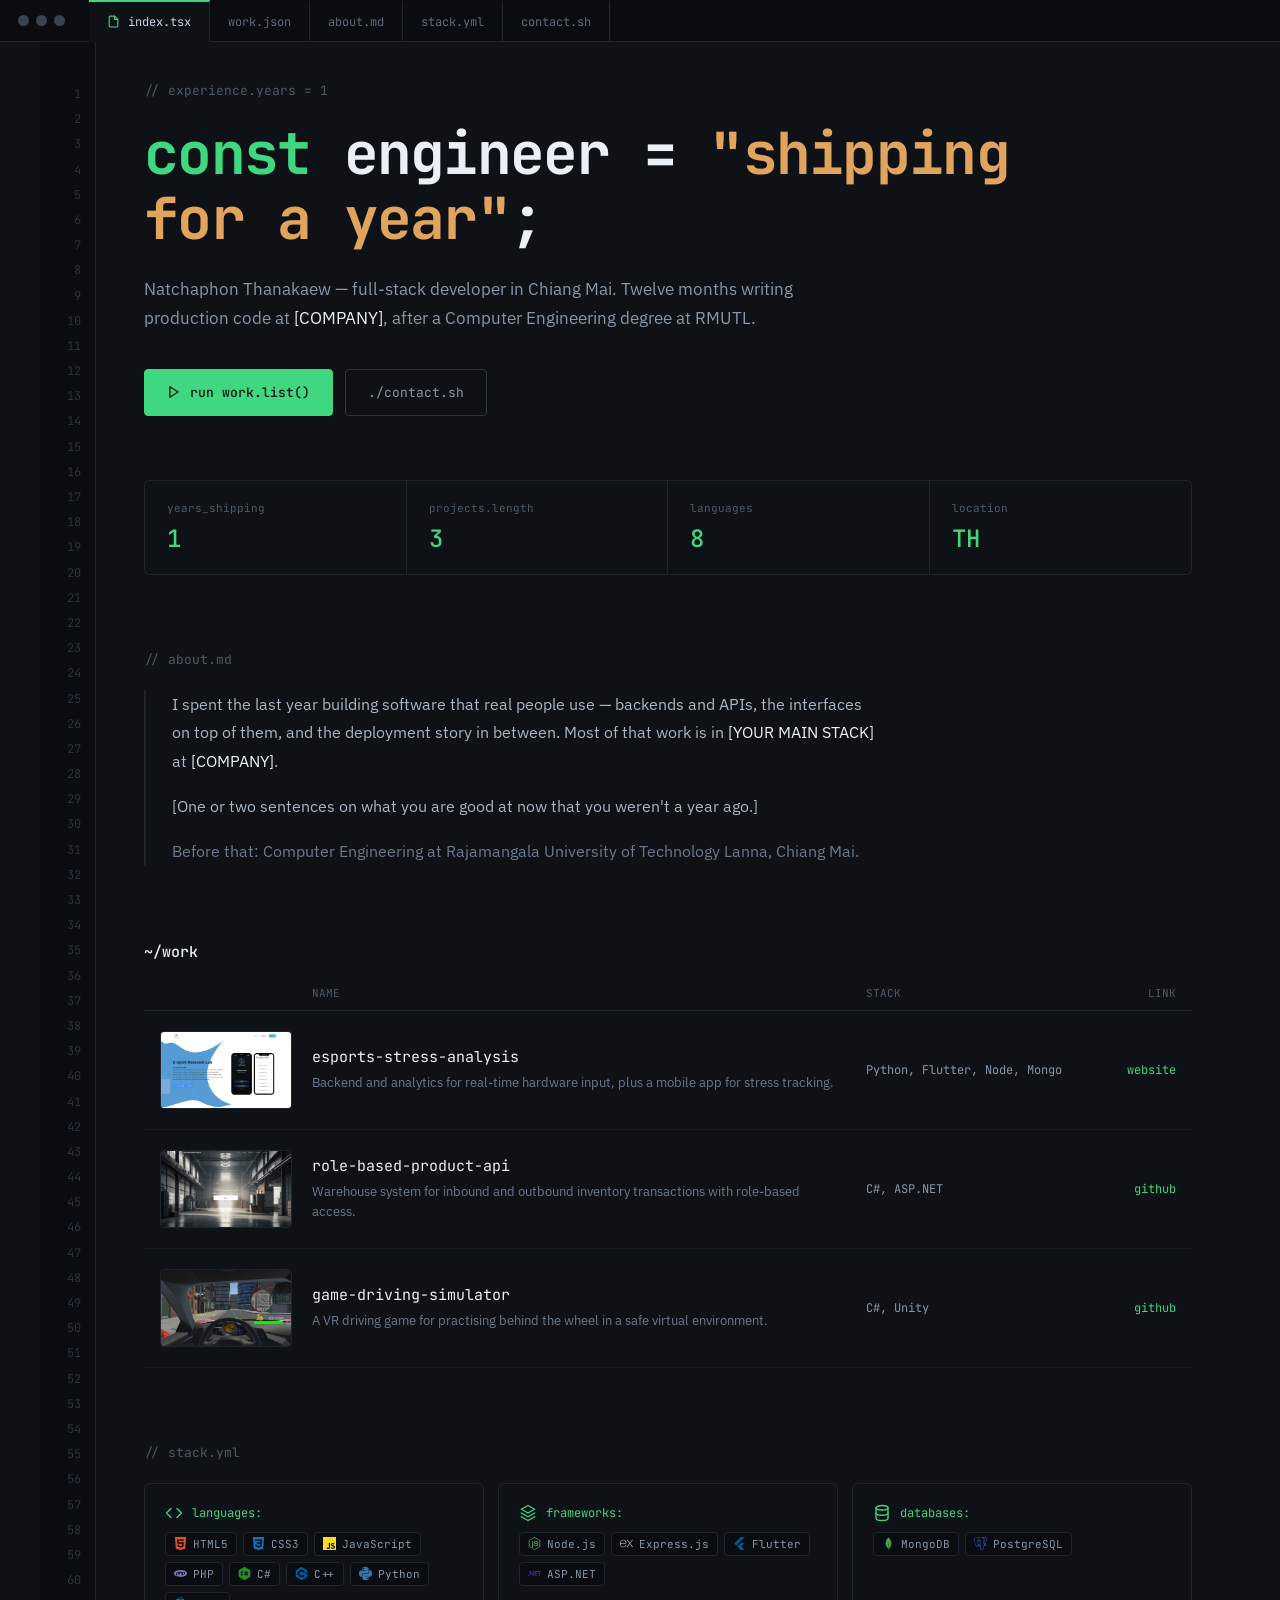
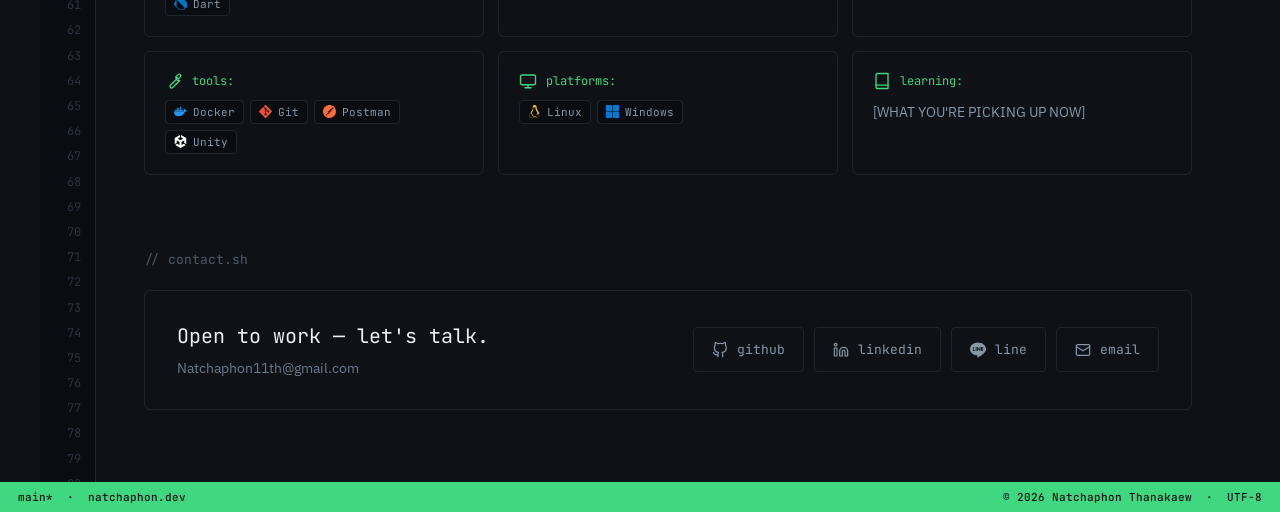
==== commit e7bdd6b4: "Add LINE to the contact links Adds a LINE contact button alongside github, linkedin and email, using" ====
--- a/index.html
+++ b/index.html
@@ -227,6 +227,10 @@
               <svg width="16" height="16" viewBox="0 0 24 24" fill="none" stroke="currentColor" stroke-width="1.8" stroke-linecap="round" stroke-linejoin="round" aria-hidden="true"><path d="M16 8a6 6 0 0 1 6 6v7h-4v-7a2 2 0 0 0-4 0v7h-4v-7a6 6 0 0 1 6-6z"></path><rect x="2" y="9" width="4" height="12"></rect><circle cx="4" cy="4" r="2"></circle></svg>
               linkedin
             </a>
+            <a class="social" href="https://line.me/ti/p/biVQmRwEbP" target="_blank" rel="noopener">
+              <svg width="16" height="16" viewBox="0 0 24 24" fill="currentColor" aria-hidden="true"><path d="M19.365 9.863c.349 0 .63.285.63.631 0 .345-.281.63-.63.63H17.61v1.125h1.755c.349 0 .63.283.63.63 0 .344-.281.629-.63.629h-2.386c-.345 0-.627-.285-.627-.629V8.108c0-.345.282-.63.63-.63h2.386c.346 0 .627.285.627.63 0 .349-.281.63-.63.63H17.61v1.125h1.755zm-3.855 3.016c0 .27-.174.51-.432.596-.064.021-.133.031-.199.031-.211 0-.391-.09-.51-.25l-2.443-3.317v2.94c0 .344-.279.629-.631.629-.346 0-.626-.285-.626-.629V8.108c0-.27.173-.51.43-.595.06-.023.136-.033.194-.033.195 0 .375.104.495.254l2.462 3.33V8.108c0-.345.282-.63.63-.63.345 0 .63.285.63.63v4.771zm-5.741 0c0 .344-.282.629-.631.629-.345 0-.627-.285-.627-.629V8.108c0-.345.282-.63.63-.63.346 0 .628.285.628.63v4.771zm-2.466.629H4.917c-.345 0-.63-.285-.63-.629V8.108c0-.345.285-.63.63-.63.348 0 .63.285.63.63v4.141h1.756c.348 0 .629.283.629.63 0 .344-.282.629-.629.629M24 10.314C24 4.943 18.615.572 12 .572S0 4.943 0 10.314c0 4.811 4.27 8.842 10.035 9.608.391.082.923.258 1.058.59.12.301.079.766.038 1.08l-.164 1.02c-.045.301-.24 1.186 1.049.645 1.291-.539 6.916-4.078 9.436-6.975C23.176 14.393 24 12.458 24 10.314"></path></svg>
+              line
+            </a>
             <a class="social" href="mailto:Natchaphon11th@gmail.com">
               <svg width="16" height="16" viewBox="0 0 24 24" fill="none" stroke="currentColor" stroke-width="1.8" stroke-linecap="round" stroke-linejoin="round" aria-hidden="true"><rect x="2" y="4" width="20" height="16" rx="2"></rect><path d="m22 7-10 6L2 7"></path></svg>
               email
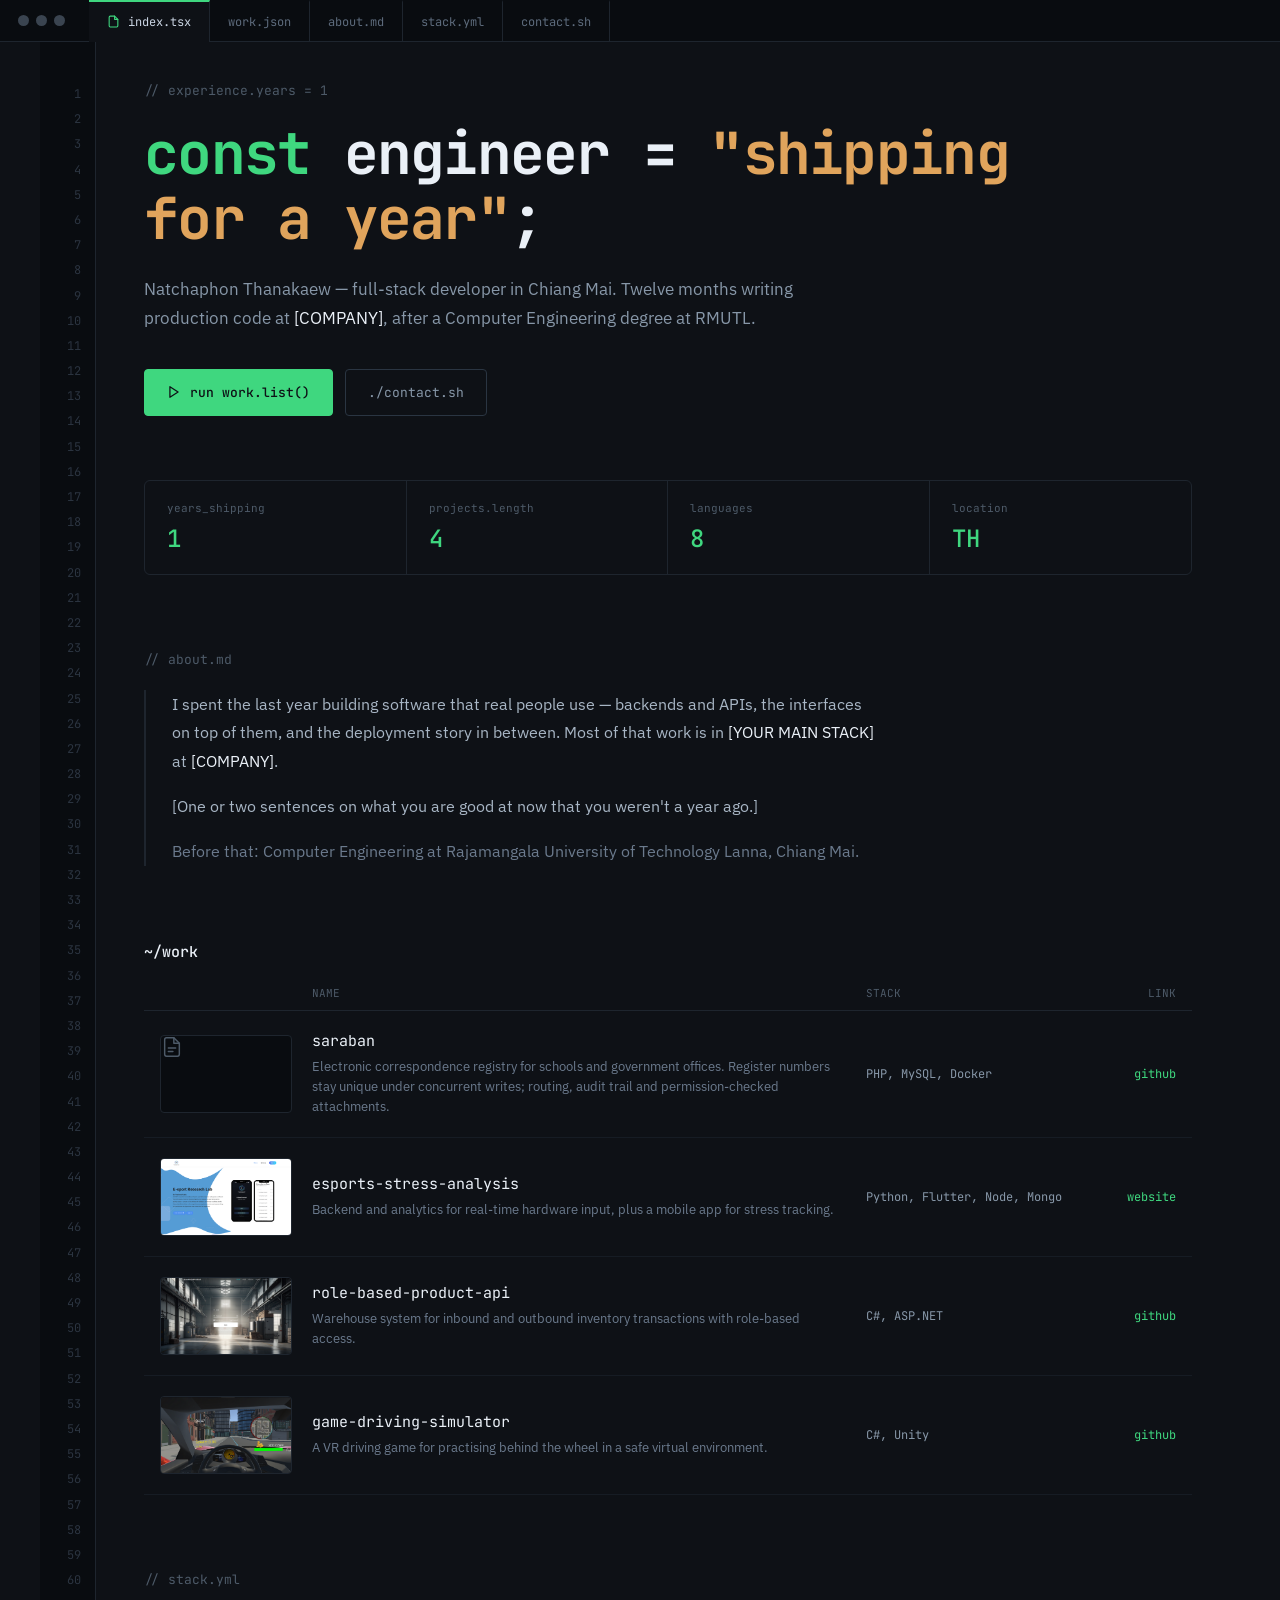
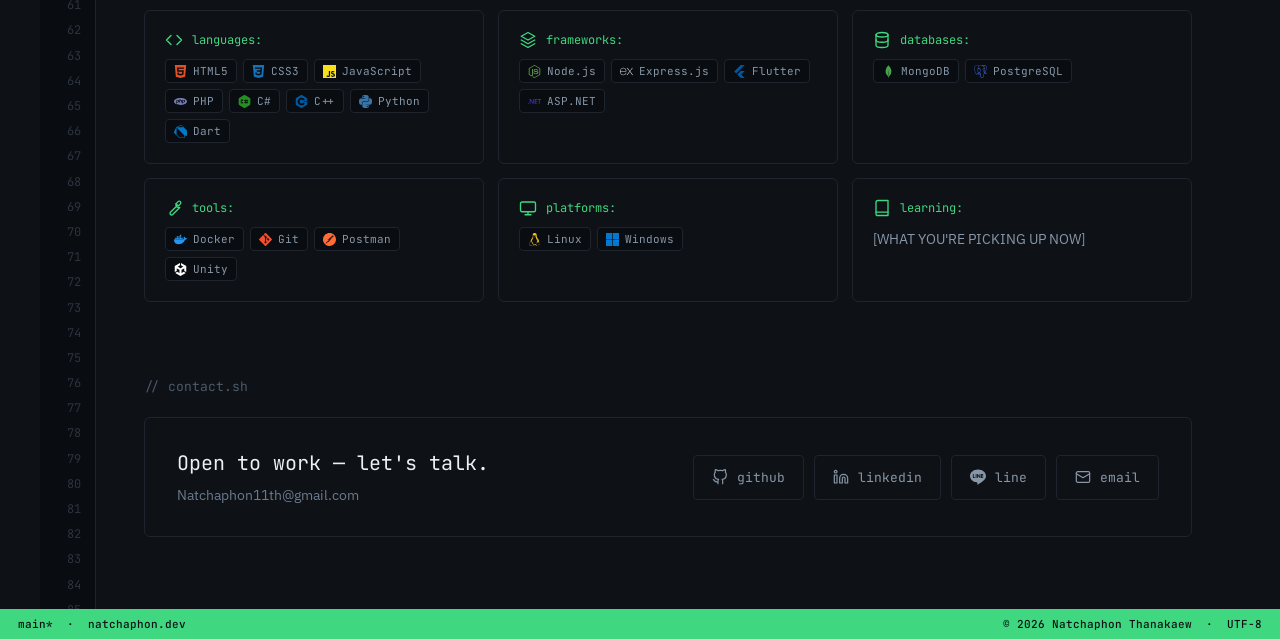
==== commit 23fd7f4c: "Add Saraban to the work list Saraban is a public repo (github.com/pammytv2/Saraban), so the entry is" ====
--- a/index.html
+++ b/index.html
@@ -70,7 +70,7 @@
         </div>
         <div class="stat">
           <span class="stat__key">projects.length</span>
-          <span class="stat__val">3</span>
+          <span class="stat__val">4</span>
         </div>
         <div class="stat">
           <span class="stat__key">languages</span>
@@ -109,6 +109,17 @@
 
         <ul class="table">
           <li class="row">
+            <div class="row__thumb row__thumb--blank" aria-hidden="true">
+              <svg width="22" height="22" viewBox="0 0 24 24" fill="none" stroke="currentColor" stroke-width="1.6" stroke-linecap="round" stroke-linejoin="round"><path d="M14 2H6a2 2 0 0 0-2 2v16a2 2 0 0 0 2 2h12a2 2 0 0 0 2-2V8z"></path><path d="M14 2v6h6"></path><path d="M8 13h8M8 17h5"></path></svg>
+            </div>
+            <div class="row__main">
+              <span class="row__name">saraban</span>
+              <span class="row__desc">Electronic correspondence registry for schools and government offices. Register numbers stay unique under concurrent writes; routing, audit trail and permission-checked attachments.</span>
+            </div>
+            <span class="row__stack">PHP, MySQL, Docker</span>
+            <span class="row__link"><a href="https://github.com/pammytv2/Saraban" target="_blank" rel="noopener">github</a></span>
+          </li>
+          <li class="row">
             <img class="row__thumb" src="asset/img/2.png" alt="Screenshot of the e-sports stress analysis dashboard" width="1906" height="945" loading="lazy" decoding="async" />
             <div class="row__main">
               <span class="row__name">esports-stress-analysis</span>
--- a/asset/css/style.css
+++ b/asset/css/style.css
@@ -280,6 +280,13 @@
 }
 .row:hover { background: var(--surface); }
 .row[hidden] { display: none; }
+
+.row__thumb--blank {
+  display: flex;
+  align-items: center;
+  justify-content: center;
+  color: var(--fg-6);
+}
 
 .row__thumb {
   width: 132px;
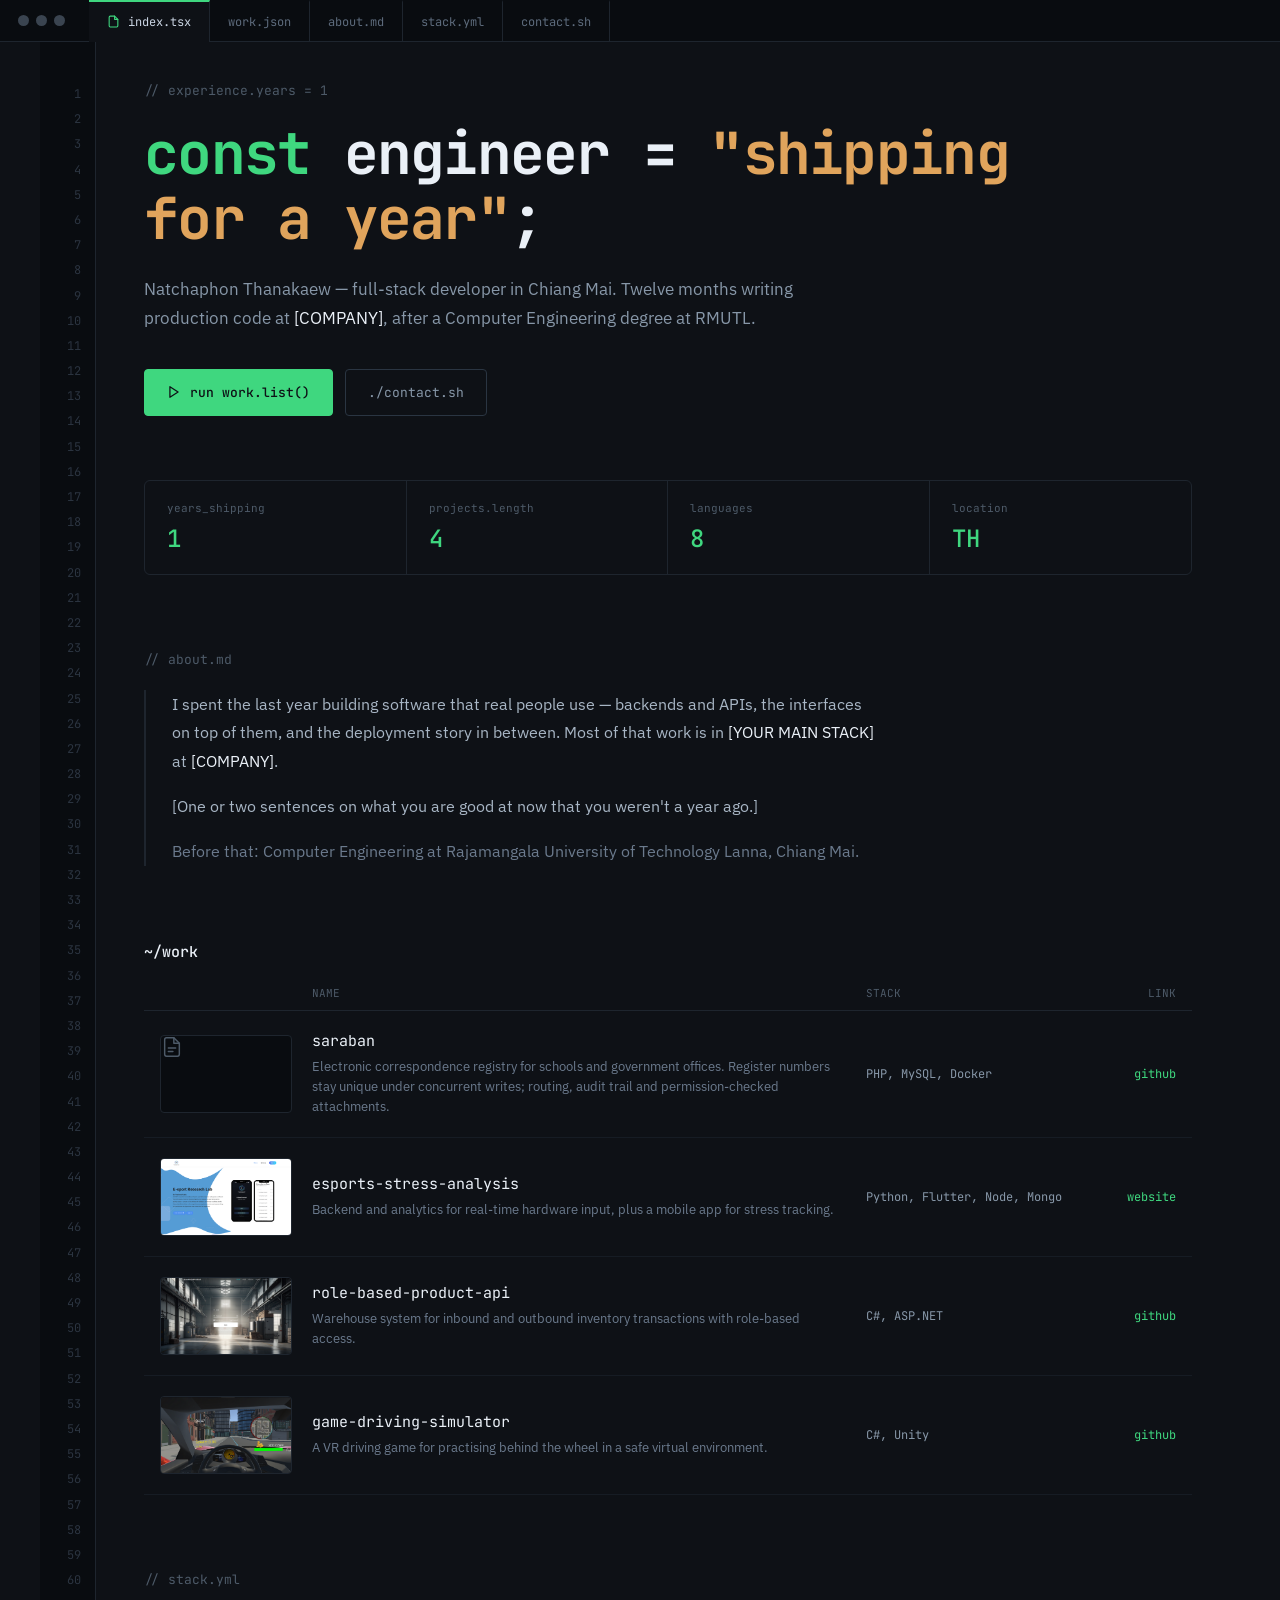
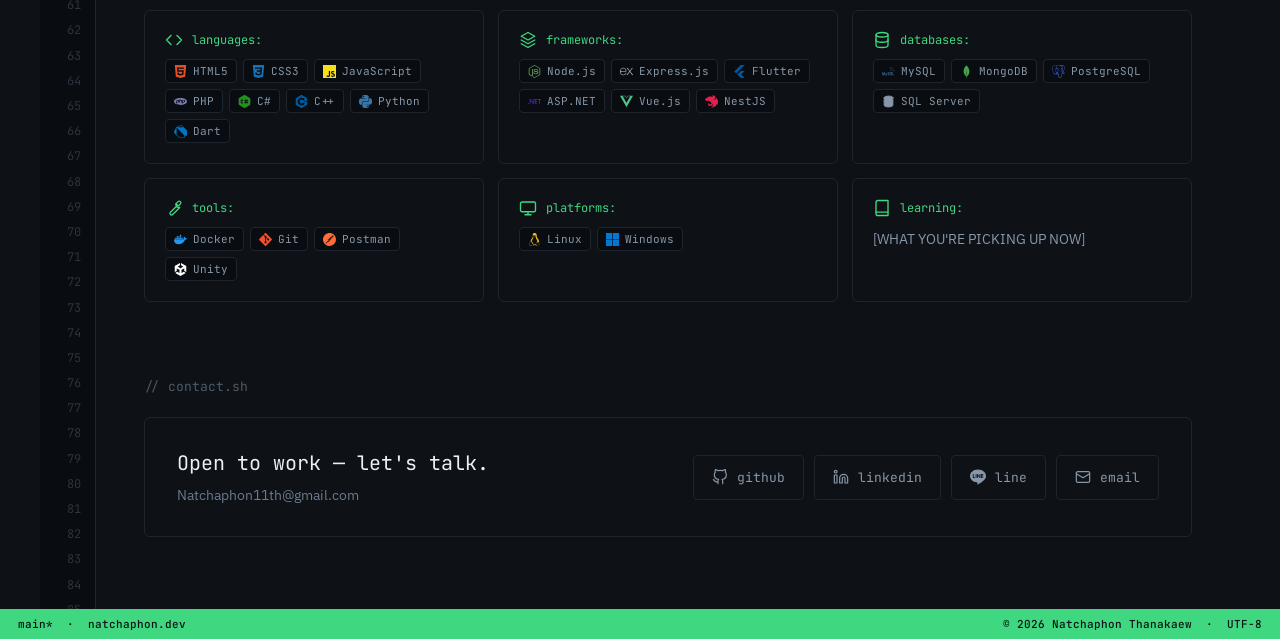
==== commit 90f515ac: "Add Vue, NestJS, MySQL and SQL Server to the stack Four chips added to stack.yml, following the patt" ====
--- a/index.html
+++ b/index.html
@@ -178,6 +178,8 @@
               <span class="tech"><svg class="tech__icon" viewBox="0 0 24 24" aria-hidden="true" style="color: #D5DEE8"><path d="M24 18.588a1.529 1.529 0 01-1.895-.72l-3.45-4.771-.5-.667-4.003 5.444a1.466 1.466 0 01-1.802.708l5.158-6.92-4.798-6.251a1.595 1.595 0 011.9.666l3.576 4.83 3.596-4.81a1.435 1.435 0 011.788-.668L21.708 7.9l-2.522 3.283a.666.666 0 000 .994l4.804 6.412zM.002 11.576l.42-2.075c1.154-4.103 5.858-5.81 9.094-3.27 1.895 1.489 2.368 3.597 2.275 5.973H1.116C.943 16.447 4.005 19.009 7.92 17.7a4.078 4.078 0 002.582-2.876c.207-.666.548-.78 1.174-.588a5.417 5.417 0 01-2.589 3.957 6.272 6.272 0 01-7.306-.933 6.575 6.575 0 01-1.64-3.858c0-.235-.08-.455-.134-.666A88.33 88.33 0 010 11.577zm1.127-.286h9.654c-.06-3.076-2.001-5.258-4.59-5.278-2.882-.04-4.944 2.094-5.071 5.264z"></path></svg>Express.js</span>
               <span class="tech"><svg class="tech__icon" viewBox="0 0 24 24" aria-hidden="true" style="color: #02569B"><path d="M14.314 0L2.3 12 6 15.7 21.684.013h-7.357zm.014 11.072L7.857 17.53l6.47 6.47H21.7l-6.46-6.468 6.46-6.46h-7.37z"></path></svg>Flutter</span>
               <span class="tech"><svg class="tech__icon" viewBox="0 0 24 24" aria-hidden="true" style="color: #512BD4"><path d="M24 8.77h-2.468v7.565h-1.425V8.77h-2.462V7.53H24zm-6.852 7.565h-4.821V7.53h4.63v1.24h-3.205v2.494h2.953v1.234h-2.953v2.604h3.396zm-6.708 0H8.882L4.78 9.863a2.896 2.896 0 0 1-.258-.51h-.036c.032.189.048.592.048 1.21v5.772H3.157V7.53h1.659l3.965 6.32c.167.261.275.442.323.54h.024c-.04-.233-.06-.629-.06-1.185V7.529h1.372zm-8.703-.693a.868.829 0 0 1-.869.829.868.829 0 0 1-.868-.83.868.829 0 0 1 .868-.828.868.829 0 0 1 .869.829Z"></path></svg>ASP.NET</span>
+              <span class="tech"><svg class="tech__icon" viewBox="0 0 24 24" aria-hidden="true" style="color: #4FC08D"><path d="M24,1.61H14.06L12,5.16,9.94,1.61H0L12,22.39ZM12,14.08,5.16,2.23H9.59L12,6.41l2.41-4.18h4.43Z"></path></svg>Vue.js</span>
+              <span class="tech"><svg class="tech__icon" viewBox="0 0 24 24" aria-hidden="true" style="color: #E0234E"><path d="M14.131.047c-.173 0-.334.037-.483.087.316.21.49.49.576.806.007.043.019.074.025.117a.681.681 0 0 1 .013.112c.024.545-.143.614-.26.936-.18.415-.13.861.086 1.22a.74.74 0 0 0 .074.137c-.235-1.568 1.073-1.803 1.314-2.293.019-.428-.334-.713-.613-.911a1.37 1.37 0 0 0-.732-.21zM16.102.4c-.024.143-.006.106-.012.18-.006.05-.006.112-.012.161-.013.05-.025.1-.044.149-.012.05-.03.1-.05.149l-.067.142c-.02.025-.031.05-.05.075l-.037.055a2.152 2.152 0 0 1-.093.124c-.037.038-.068.081-.112.112v.006c-.037.031-.074.068-.118.1-.13.099-.278.173-.415.266-.043.03-.087.056-.124.093a.906.906 0 0 0-.118.099c-.043.037-.074.074-.111.118-.031.037-.068.08-.093.124a1.582 1.582 0 0 0-.087.13c-.025.05-.043.093-.068.142-.019.05-.037.093-.05.143a2.007 2.007 0 0 0-.043.155c-.006.025-.006.056-.012.08-.007.025-.007.05-.013.075 0 .05-.006.105-.006.155 0 .037 0 .074.006.111 0 .05.006.1.019.155.006.05.018.1.03.15.02.049.032.098.05.148.013.03.031.062.044.087l-1.426-.552c-.241-.068-.477-.13-.719-.186l-.39-.093c-.372-.074-.75-.13-1.128-.167-.013 0-.019-.006-.031-.006A11.082 11.082 0 0 0 8.9 2.855c-.378.025-.756.074-1.134.136a12.45 12.45 0 0 0-.837.174l-.279.074c-.092.037-.18.08-.266.118l-.205.093c-.012.006-.024.006-.03.012-.063.031-.118.056-.174.087a2.738 2.738 0 0 0-.236.118c-.043.018-.086.043-.124.062a.559.559 0 0 1-.055.03c-.056.032-.112.063-.162.094a1.56 1.56 0 0 0-.148.093c-.044.03-.087.055-.124.086-.006.007-.013.007-.019.013-.037.025-.08.056-.118.087l-.012.012-.093.074c-.012.007-.025.019-.037.025-.031.025-.062.056-.093.08-.006.013-.019.02-.025.025-.037.038-.074.069-.111.106-.007 0-.007.006-.013.012a1.742 1.742 0 0 0-.111.106c-.007.006-.007.012-.013.012a1.454 1.454 0 0 0-.093.1c-.012.012-.03.024-.043.036a1.374 1.374 0 0 1-.106.112c-.006.012-.018.019-.024.03-.05.05-.093.1-.143.15l-.018.018c-.1.106-.205.211-.317.304-.111.1-.229.192-.347.273a3.777 3.777 0 0 1-.762.421c-.13.056-.267.106-.403.149-.26.056-.527.161-.756.18-.05 0-.105.012-.155.018l-.155.037-.149.056c-.05.019-.099.044-.148.068-.044.031-.093.056-.137.087a1.011 1.011 0 0 0-.124.106c-.043.03-.087.074-.124.111-.037.043-.074.08-.105.124-.031.05-.068.093-.093.143a1.092 1.092 0 0 0-.087.142c-.025.056-.05.106-.068.161-.019.05-.037.106-.056.161-.012.05-.025.1-.03.15 0 .005-.007.012-.007.018-.012.056-.012.13-.019.167C.006 7.95 0 7.986 0 8.03a.657.657 0 0 0 .074.31v.006c.019.037.044.075.069.112.024.037.05.074.08.111.031.031.068.069.106.1a.906.906 0 0 0 .117.099c.149.13.186.173.378.272.031.019.062.031.1.05.006 0 .012.006.018.006 0 .013 0 .019.006.031a1.272 1.272 0 0 0 .08.298c.02.037.032.074.05.111.007.013.013.025.02.031.024.05.049.093.073.137l.093.13c.031.037.069.08.106.118.037.037.074.068.118.105 0 0 .006.006.012.006.037.031.074.062.112.087a.986.986 0 0 0 .136.08c.043.025.093.05.142.069a.73.73 0 0 0 .124.043c.007.006.013.006.025.012.025.007.056.013.08.019-.018.335-.024.65.026.762.055.124.328-.254.6-.688-.036.428-.061.93 0 1.079.069.155.44-.329.763-.862 4.395-1.016 8.405 2.02 8.826 6.31-.08-.67-.905-1.041-1.283-.948-.186.458-.502 1.047-1.01 1.413.043-.41.025-.83-.062-1.24a4.009 4.009 0 0 1-.769 1.562c-.588.043-1.177-.242-1.487-.67-.025-.018-.031-.055-.05-.08-.018-.043-.037-.087-.05-.13a.515.515 0 0 1-.037-.13c-.006-.044-.006-.087-.006-.137v-.093a.992.992 0 0 1 .031-.13c.013-.043.025-.086.044-.13.024-.043.043-.087.074-.13.105-.298.105-.54-.087-.682a.706.706 0 0 0-.118-.062c-.024-.006-.055-.018-.08-.025l-.05-.018a.847.847 0 0 0-.13-.031.472.472 0 0 0-.13-.019 1.01 1.01 0 0 0-.136-.012c-.031 0-.062.006-.093.006a.484.484 0 0 0-.137.019c-.043.006-.086.012-.13.024a1.068 1.068 0 0 0-.13.044c-.043.018-.08.037-.124.056-.037.018-.074.043-.118.062-1.444.942-.582 3.148.403 3.787-.372.068-.75.148-.855.229l-.013.012c.267.161.546.298.837.416.397.13.818.247 1.004.297v.006a5.996 5.996 0 0 0 1.562.112c2.746-.192 4.996-2.281 5.405-5.033l.037.161c.019.112.043.23.056.347v.006c.012.056.018.112.025.162v.024c.006.056.012.112.012.162.006.068.012.136.012.204v.1c0 .03.007.067.007.098 0 .038-.007.075-.007.112v.087c0 .043-.006.08-.006.124 0 .025 0 .05-.006.08 0 .044-.006.087-.006.137-.006.018-.006.037-.006.055l-.02.143c0 .019 0 .037-.005.056-.007.062-.019.118-.025.18v.012l-.037.174v.018l-.037.167c0 .007-.007.02-.007.025a1.663 1.663 0 0 1-.043.168v.018c-.019.062-.037.118-.05.174-.006.006-.006.012-.006.012l-.056.186c-.024.062-.043.118-.068.18-.025.062-.043.124-.068.18-.025.062-.05.117-.074.18h-.007c-.024.055-.05.117-.08.173a.302.302 0 0 1-.019.043c-.006.006-.006.013-.012.019a5.867 5.867 0 0 1-1.742 2.082c-.05.031-.099.069-.149.106-.012.012-.03.018-.043.03a2.603 2.603 0 0 1-.136.094l.018.037h.007l.26-.037h.006c.161-.025.322-.056.483-.087.044-.006.093-.019.137-.031l.087-.019c.043-.006.086-.018.13-.024.037-.013.074-.02.111-.031.62-.15 1.221-.354 1.798-.595a9.926 9.926 0 0 1-3.85 3.142c.714-.05 1.426-.167 2.114-.366a9.903 9.903 0 0 0 5.857-4.68 9.893 9.893 0 0 1-1.667 3.986 9.758 9.758 0 0 0 1.655-1.376 9.824 9.824 0 0 0 2.61-5.268c.21.98.272 1.99.18 2.987 4.474-6.241.371-12.712-1.346-14.416-.006-.013-.012-.019-.012-.031-.006.006-.006.006-.006.012 0-.006 0-.006-.007-.012 0 .074-.006.148-.012.223a8.34 8.34 0 0 1-.062.415c-.03.136-.068.273-.105.41-.044.13-.093.266-.15.396a5.322 5.322 0 0 1-.185.378 4.735 4.735 0 0 1-.477.688c-.093.111-.192.21-.292.31a3.994 3.994 0 0 1-.18.155l-.142.124a3.459 3.459 0 0 1-.347.241 4.295 4.295 0 0 1-.366.211c-.13.062-.26.118-.39.174a4.364 4.364 0 0 1-.818.223c-.143.025-.285.037-.422.05a4.914 4.914 0 0 1-.297.012 4.66 4.66 0 0 1-.422-.025 3.137 3.137 0 0 1-.421-.062 3.136 3.136 0 0 1-.415-.105h-.007c.137-.013.273-.025.41-.05a4.493 4.493 0 0 0 .818-.223c.136-.05.266-.112.39-.174.13-.062.248-.13.372-.204.118-.08.235-.161.347-.248.112-.087.217-.18.316-.279.105-.093.198-.198.291-.304.093-.111.18-.223.26-.334.013-.019.026-.044.038-.062.062-.1.124-.199.18-.298a4.272 4.272 0 0 0 .334-.775c.044-.13.075-.266.106-.403.025-.142.05-.278.062-.415.012-.142.025-.285.025-.421 0-.1-.007-.199-.013-.298a6.726 6.726 0 0 0-.05-.415 4.493 4.493 0 0 0-.092-.415c-.044-.13-.087-.267-.137-.397-.05-.13-.111-.26-.173-.384-.069-.124-.137-.248-.211-.366a6.843 6.843 0 0 0-.248-.34c-.093-.106-.186-.212-.285-.317a3.878 3.878 0 0 0-.161-.155c-.28-.217-.57-.421-.862-.607a1.154 1.154 0 0 0-.124-.062 2.415 2.415 0 0 0-.589-.26Z"></path></svg>NestJS</span>
             </div>
           </div>
           <div class="card">
@@ -186,8 +188,10 @@
               databases:
             </p>
             <div class="techs">
+              <span class="tech"><svg class="tech__icon" viewBox="0 0 24 24" aria-hidden="true" style="color: #4479A1"><path d="M16.405 5.501c-.115 0-.193.014-.274.033v.013h.014c.054.104.146.18.214.273.054.107.1.214.154.32l.014-.015c.094-.066.14-.172.14-.333-.04-.047-.046-.094-.08-.14-.04-.067-.126-.1-.18-.153zM5.77 18.695h-.927a50.854 50.854 0 00-.27-4.41h-.008l-1.41 4.41H2.45l-1.4-4.41h-.01a72.892 72.892 0 00-.195 4.41H0c.055-1.966.192-3.81.41-5.53h1.15l1.335 4.064h.008l1.347-4.064h1.095c.242 2.015.384 3.86.428 5.53zm4.017-4.08c-.378 2.045-.876 3.533-1.492 4.46-.482.716-1.01 1.073-1.583 1.073-.153 0-.34-.046-.566-.138v-.494c.11.017.24.026.386.026.268 0 .483-.075.647-.222.197-.18.295-.382.295-.605 0-.155-.077-.47-.23-.944L6.23 14.615h.91l.727 2.36c.164.536.233.91.205 1.123.4-1.064.678-2.227.835-3.483zm12.325 4.08h-2.63v-5.53h.885v4.85h1.745zm-3.32.135l-1.016-.5c.09-.076.177-.158.255-.25.433-.506.648-1.258.648-2.253 0-1.83-.718-2.746-2.155-2.746-.704 0-1.254.232-1.65.697-.43.508-.646 1.256-.646 2.245 0 .972.19 1.686.574 2.14.35.41.877.615 1.583.615.264 0 .506-.033.725-.098l1.325.772.36-.622zM15.5 17.588c-.225-.36-.337-.94-.337-1.736 0-1.393.424-2.09 1.27-2.09.443 0 .77.167.977.5.224.362.336.936.336 1.723 0 1.404-.424 2.108-1.27 2.108-.445 0-.77-.167-.978-.5zm-1.658-.425c0 .47-.172.856-.516 1.156-.344.3-.803.45-1.384.45-.543 0-1.064-.172-1.573-.515l.237-.476c.438.22.833.328 1.19.328.332 0 .593-.073.783-.22a.754.754 0 00.3-.615c0-.33-.23-.61-.648-.845-.388-.213-1.163-.657-1.163-.657-.422-.307-.632-.636-.632-1.177 0-.45.157-.81.47-1.085.315-.278.72-.415 1.22-.415.512 0 .98.136 1.4.41l-.213.476a2.726 2.726 0 00-1.064-.23c-.283 0-.502.068-.654.206a.685.685 0 00-.248.524c0 .328.234.61.666.85.393.215 1.187.67 1.187.67.433.305.648.63.648 1.168zm9.382-5.852c-.535-.014-.95.04-1.297.188-.1.04-.26.04-.274.167.055.053.063.14.11.214.08.134.218.313.346.407.14.11.28.216.427.31.26.16.555.255.81.416.145.094.293.213.44.313.073.05.12.14.214.172v-.02c-.046-.06-.06-.147-.105-.214-.067-.067-.134-.127-.2-.193a3.223 3.223 0 00-.695-.675c-.214-.146-.682-.35-.77-.595l-.013-.014c.146-.013.32-.066.46-.106.227-.06.435-.047.67-.106.106-.027.213-.06.32-.094v-.06c-.12-.12-.21-.283-.334-.395a8.867 8.867 0 00-1.104-.823c-.21-.134-.476-.22-.697-.334-.08-.04-.214-.06-.26-.127-.12-.146-.19-.34-.275-.514a17.69 17.69 0 01-.547-1.163c-.12-.262-.193-.523-.34-.763-.69-1.137-1.437-1.826-2.586-2.5-.247-.14-.543-.2-.856-.274-.167-.008-.334-.02-.5-.027-.11-.047-.216-.174-.31-.235-.38-.24-1.364-.76-1.644-.072-.18.434.267.862.422 1.082.115.153.26.328.34.5.047.116.06.235.107.356.106.294.207.622.347.897.073.14.153.287.247.413.054.073.146.107.167.227-.094.136-.1.334-.154.5-.24.757-.146 1.693.194 2.25.107.166.362.534.703.393.3-.12.234-.5.32-.835.02-.08.007-.133.048-.187v.015c.094.188.188.367.274.555.206.328.566.668.867.895.16.12.287.328.487.402v-.02h-.015c-.043-.058-.1-.086-.154-.133a3.445 3.445 0 01-.35-.4 8.76 8.76 0 01-.747-1.218c-.11-.21-.202-.436-.29-.643-.04-.08-.04-.2-.107-.24-.1.146-.247.273-.32.453-.127.288-.14.642-.188 1.01-.027.007-.014 0-.027.014-.214-.052-.287-.274-.367-.46-.2-.475-.233-1.238-.06-1.785.047-.14.247-.582.167-.716-.042-.127-.174-.2-.247-.303a2.478 2.478 0 01-.24-.427c-.16-.374-.24-.788-.414-1.162-.08-.173-.22-.354-.334-.513-.127-.18-.267-.307-.368-.52-.033-.073-.08-.194-.027-.274.014-.054.042-.075.094-.09.088-.072.335.022.422.062.247.1.455.194.662.334.094.066.195.193.315.226h.14c.214.047.455.014.655.073.355.114.675.28.962.46a5.953 5.953 0 012.085 2.286c.08.154.115.295.188.455.14.33.313.663.455.982.14.315.275.636.476.897.1.14.502.213.682.286.133.06.34.115.46.188.23.14.454.3.67.454.11.076.443.243.463.378z"></path></svg>MySQL</span>
               <span class="tech"><svg class="tech__icon" viewBox="0 0 24 24" aria-hidden="true" style="color: #47A248"><path d="M17.193 9.555c-1.264-5.58-4.252-7.414-4.573-8.115-.28-.394-.53-.954-.735-1.44-.036.495-.055.685-.523 1.184-.723.566-4.438 3.682-4.74 10.02-.282 5.912 4.27 9.435 4.888 9.884l.07.05A73.49 73.49 0 0111.91 24h.481c.114-1.032.284-2.056.51-3.07.417-.296.604-.463.85-.693a11.342 11.342 0 003.639-8.464c.01-.814-.103-1.662-.197-2.218zm-5.336 8.195s0-8.291.275-8.29c.213 0 .49 10.695.49 10.695-.381-.045-.765-1.76-.765-2.405z"></path></svg>MongoDB</span>
               <span class="tech"><svg class="tech__icon" viewBox="0 0 24 24" aria-hidden="true" style="color: #4169E1"><path d="M23.5594 14.7228a.5269.5269 0 0 0-.0563-.1191c-.139-.2632-.4768-.3418-1.0074-.2321-1.6533.3411-2.2935.1312-2.5256-.0191 1.342-2.0482 2.445-4.522 3.0411-6.8297.2714-1.0507.7982-3.5237.1222-4.7316a1.5641 1.5641 0 0 0-.1509-.235C21.6931.9086 19.8007.0248 17.5099.0005c-1.4947-.0158-2.7705.3461-3.1161.4794a9.449 9.449 0 0 0-.5159-.0816 8.044 8.044 0 0 0-1.3114-.1278c-1.1822-.0184-2.2038.2642-3.0498.8406-.8573-.3211-4.7888-1.645-7.2219.0788C.9359 2.1526.3086 3.8733.4302 6.3043c.0409.818.5069 3.334 1.2423 5.7436.4598 1.5065.9387 2.7019 1.4334 3.582.553.9942 1.1259 1.5933 1.7143 1.7895.4474.1491 1.1327.1441 1.8581-.7279.8012-.9635 1.5903-1.8258 1.9446-2.2069.4351.2355.9064.3625 1.39.3772a.0569.0569 0 0 0 .0004.0041 11.0312 11.0312 0 0 0-.2472.3054c-.3389.4302-.4094.5197-1.5002.7443-.3102.064-1.1344.2339-1.1464.8115-.0025.1224.0329.2309.0919.3268.2269.4231.9216.6097 1.015.6331 1.3345.3335 2.5044.092 3.3714-.6787-.017 2.231.0775 4.4174.3454 5.0874.2212.5529.7618 1.9045 2.4692 1.9043.2505 0 .5263-.0291.8296-.0941 1.7819-.3821 2.5557-1.1696 2.855-2.9059.1503-.8707.4016-2.8753.5388-4.1012.0169-.0703.0357-.1207.057-.1362.0007-.0005.0697-.0471.4272.0307a.3673.3673 0 0 0 .0443.0068l.2539.0223.0149.001c.8468.0384 1.9114-.1426 2.5312-.4308.6438-.2988 1.8057-1.0323 1.5951-1.6698zM2.371 11.8765c-.7435-2.4358-1.1779-4.8851-1.2123-5.5719-.1086-2.1714.4171-3.6829 1.5623-4.4927 1.8367-1.2986 4.8398-.5408 6.108-.13-.0032.0032-.0066.0061-.0098.0094-2.0238 2.044-1.9758 5.536-1.9708 5.7495-.0002.0823.0066.1989.0162.3593.0348.5873.0996 1.6804-.0735 2.9184-.1609 1.1504.1937 2.2764.9728 3.0892.0806.0841.1648.1631.2518.2374-.3468.3714-1.1004 1.1926-1.9025 2.1576-.5677.6825-.9597.5517-1.0886.5087-.3919-.1307-.813-.5871-1.2381-1.3223-.4796-.839-.9635-2.0317-1.4155-3.5126zm6.0072 5.0871c-.1711-.0428-.3271-.1132-.4322-.1772.0889-.0394.2374-.0902.4833-.1409 1.2833-.2641 1.4815-.4506 1.9143-1.0002.0992-.126.2116-.2687.3673-.4426a.3549.3549 0 0 0 .0737-.1298c.1708-.1513.2724-.1099.4369-.0417.156.0646.3078.26.3695.4752.0291.1016.0619.2945-.0452.4444-.9043 1.2658-2.2216 1.2494-3.1676 1.0128zm2.094-3.988-.0525.141c-.133.3566-.2567.6881-.3334 1.003-.6674-.0021-1.3168-.2872-1.8105-.8024-.6279-.6551-.9131-1.5664-.7825-2.5004.1828-1.3079.1153-2.4468.079-3.0586-.005-.0857-.0095-.1607-.0122-.2199.2957-.2621 1.6659-.9962 2.6429-.7724.4459.1022.7176.4057.8305.928.5846 2.7038.0774 3.8307-.3302 4.7363-.084.1866-.1633.3629-.2311.5454zm7.3637 4.5725c-.0169.1768-.0358.376-.0618.5959l-.146.4383a.3547.3547 0 0 0-.0182.1077c-.0059.4747-.054.6489-.115.8693-.0634.2292-.1353.4891-.1794 1.0575-.11 1.4143-.8782 2.2267-2.4172 2.5565-1.5155.3251-1.7843-.4968-2.0212-1.2217a6.5824 6.5824 0 0 0-.0769-.2266c-.2154-.5858-.1911-1.4119-.1574-2.5551.0165-.5612-.0249-1.9013-.3302-2.6462.0044-.2932.0106-.5909.019-.8918a.3529.3529 0 0 0-.0153-.1126 1.4927 1.4927 0 0 0-.0439-.208c-.1226-.4283-.4213-.7866-.7797-.9351-.1424-.059-.4038-.1672-.7178-.0869.067-.276.1831-.5875.309-.9249l.0529-.142c.0595-.16.134-.3257.213-.5012.4265-.9476 1.0106-2.2453.3766-5.1772-.2374-1.0981-1.0304-1.6343-2.2324-1.5098-.7207.0746-1.3799.3654-1.7088.5321a5.6716 5.6716 0 0 0-.1958.1041c.0918-1.1064.4386-3.1741 1.7357-4.4823a4.0306 4.0306 0 0 1 .3033-.276.3532.3532 0 0 0 .1447-.0644c.7524-.5706 1.6945-.8506 2.802-.8325.4091.0067.8017.0339 1.1742.081 1.939.3544 3.2439 1.4468 4.0359 2.3827.8143.9623 1.2552 1.9315 1.4312 2.4543-1.3232-.1346-2.2234.1268-2.6797.779-.9926 1.4189.543 4.1729 1.2811 5.4964.1353.2426.2522.4522.2889.5413.2403.5825.5515.9713.7787 1.2552.0696.087.1372.1714.1885.245-.4008.1155-1.1208.3825-1.0552 1.717-.0123.1563-.0423.4469-.0834.8148-.0461.2077-.0702.4603-.0994.7662zm.8905-1.6211c-.0405-.8316.2691-.9185.5967-1.0105a2.8566 2.8566 0 0 0 .135-.0406 1.202 1.202 0 0 0 .1342.103c.5703.3765 1.5823.4213 3.0068.1344-.2016.1769-.5189.3994-.9533.6011-.4098.1903-1.0957.333-1.7473.3636-.7197.0336-1.0859-.0807-1.1721-.151zm.5695-9.2712c-.0059.3508-.0542.6692-.1054 1.0017-.055.3576-.112.7274-.1264 1.1762-.0142.4368.0404.8909.0932 1.3301.1066.887.216 1.8003-.2075 2.7014a3.5272 3.5272 0 0 1-.1876-.3856c-.0527-.1276-.1669-.3326-.3251-.6162-.6156-1.1041-2.0574-3.6896-1.3193-4.7446.3795-.5427 1.3408-.5661 2.1781-.463zm.2284 7.0137a12.3762 12.3762 0 0 0-.0853-.1074l-.0355-.0444c.7262-1.1995.5842-2.3862.4578-3.4385-.0519-.4318-.1009-.8396-.0885-1.2226.0129-.4061.0666-.7543.1185-1.0911.0639-.415.1288-.8443.1109-1.3505.0134-.0531.0188-.1158.0118-.1902-.0457-.4855-.5999-1.938-1.7294-3.253-.6076-.7073-1.4896-1.4972-2.6889-2.0395.5251-.1066 1.2328-.2035 2.0244-.1859 2.0515.0456 3.6746.8135 4.8242 2.2824a.908.908 0 0 1 .0667.1002c.7231 1.3556-.2762 6.2751-2.9867 10.5405zm-8.8166-6.1162c-.025.1794-.3089.4225-.6211.4225a.5821.5821 0 0 1-.0809-.0056c-.1873-.026-.3765-.144-.5059-.3156-.0458-.0605-.1203-.178-.1055-.2844.0055-.0401.0261-.0985.0925-.1488.1182-.0894.3518-.1226.6096-.0867.3163.0441.6426.1938.6113.4186zm7.9305-.4114c.0111.0792-.049.201-.1531.3102-.0683.0717-.212.1961-.4079.2232a.5456.5456 0 0 1-.075.0052c-.2935 0-.5414-.2344-.5607-.3717-.024-.1765.2641-.3106.5611-.352.297-.0414.6111.0088.6356.1851z"></path></svg>PostgreSQL</span>
+              <span class="tech"><svg class="tech__icon tech__icon--stroke" viewBox="0 0 24 24" aria-hidden="true"><ellipse cx="12" cy="5" rx="8" ry="3"></ellipse><path d="M4 5v14c0 1.66 3.58 3 8 3s8-1.34 8-3V5"></path><path d="M4 12c0 1.66 3.58 3 8 3s8-1.34 8-3"></path></svg>SQL Server</span>
             </div>
           </div>
           <div class="card">
--- a/asset/css/style.css
+++ b/asset/css/style.css
@@ -365,6 +365,14 @@
   transition: var(--ease);
 }
 .tech:hover { color: var(--fg); border-color: var(--line-strong); }
+
+.tech__icon--stroke {
+  fill: none;
+  stroke: currentColor;
+  stroke-width: 1.8;
+  stroke-linecap: round;
+  stroke-linejoin: round;
+}
 
 .tech__icon {
   width: 13px;
